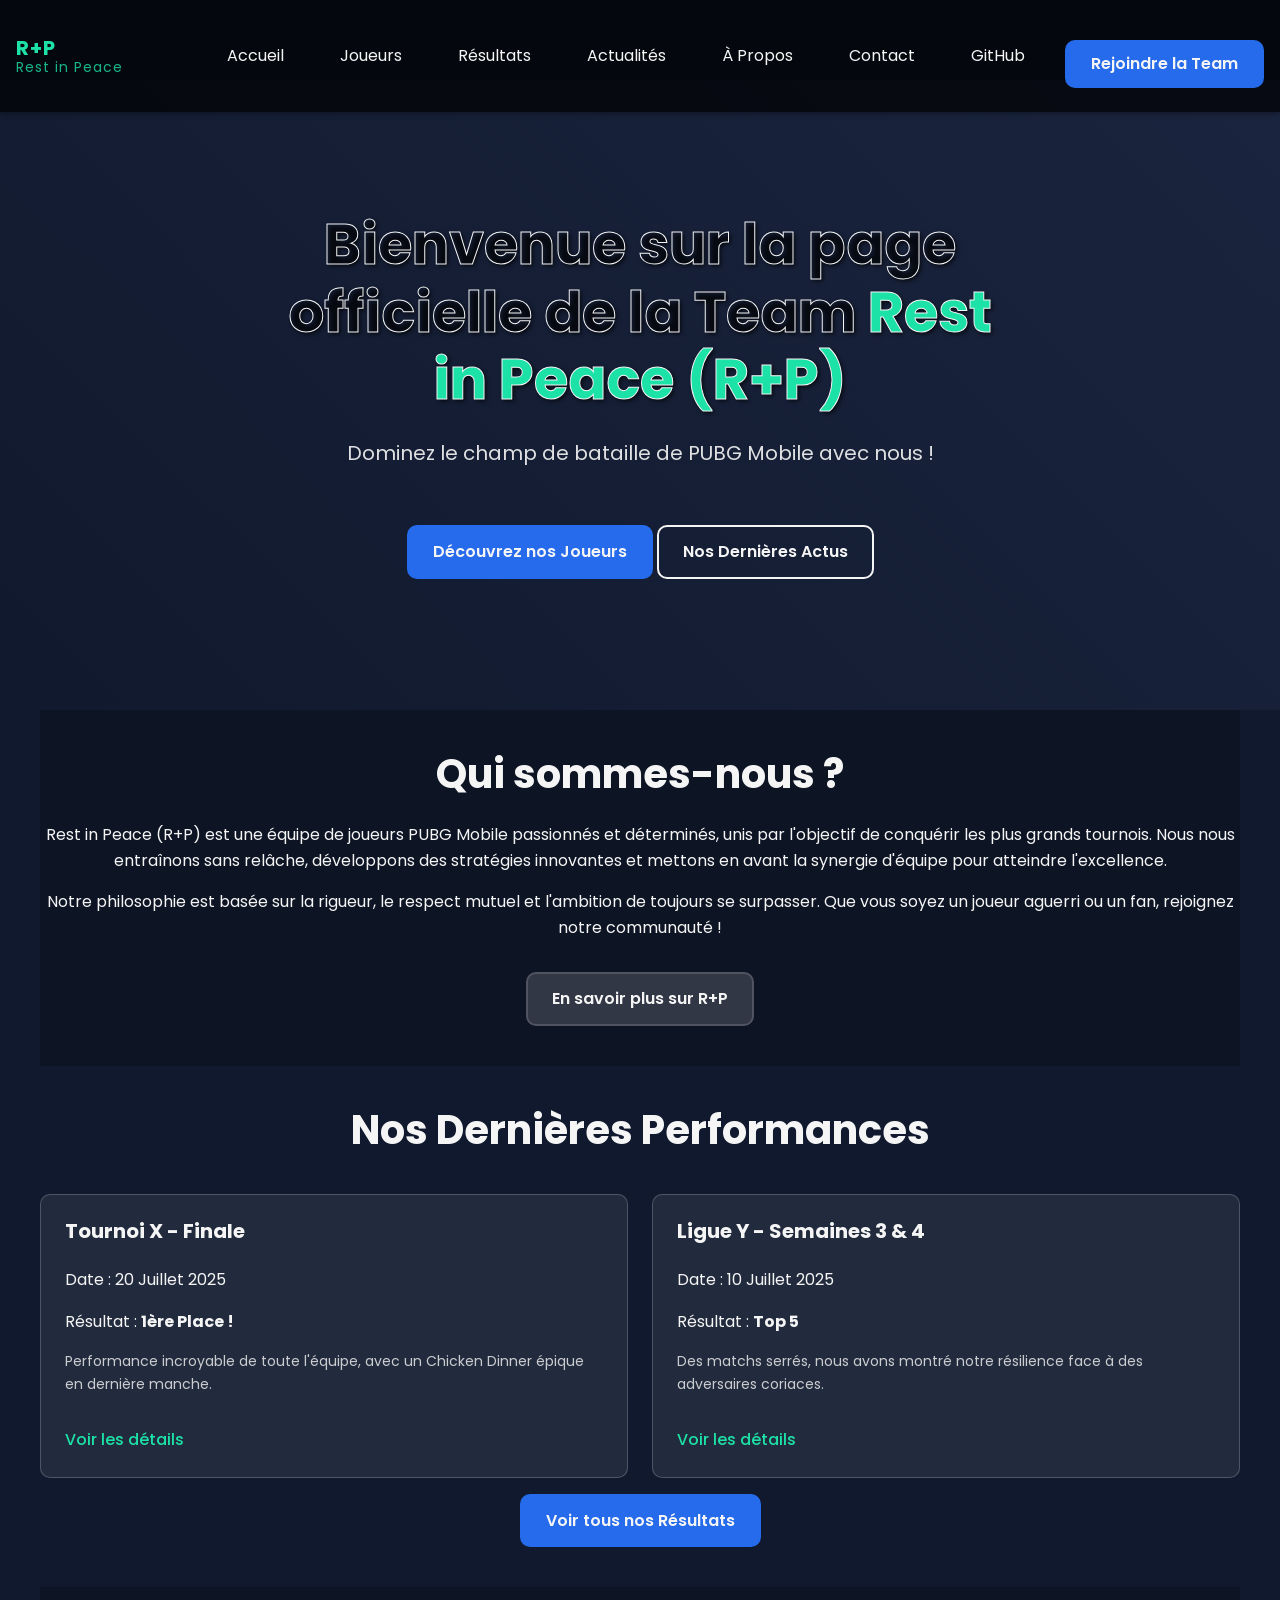
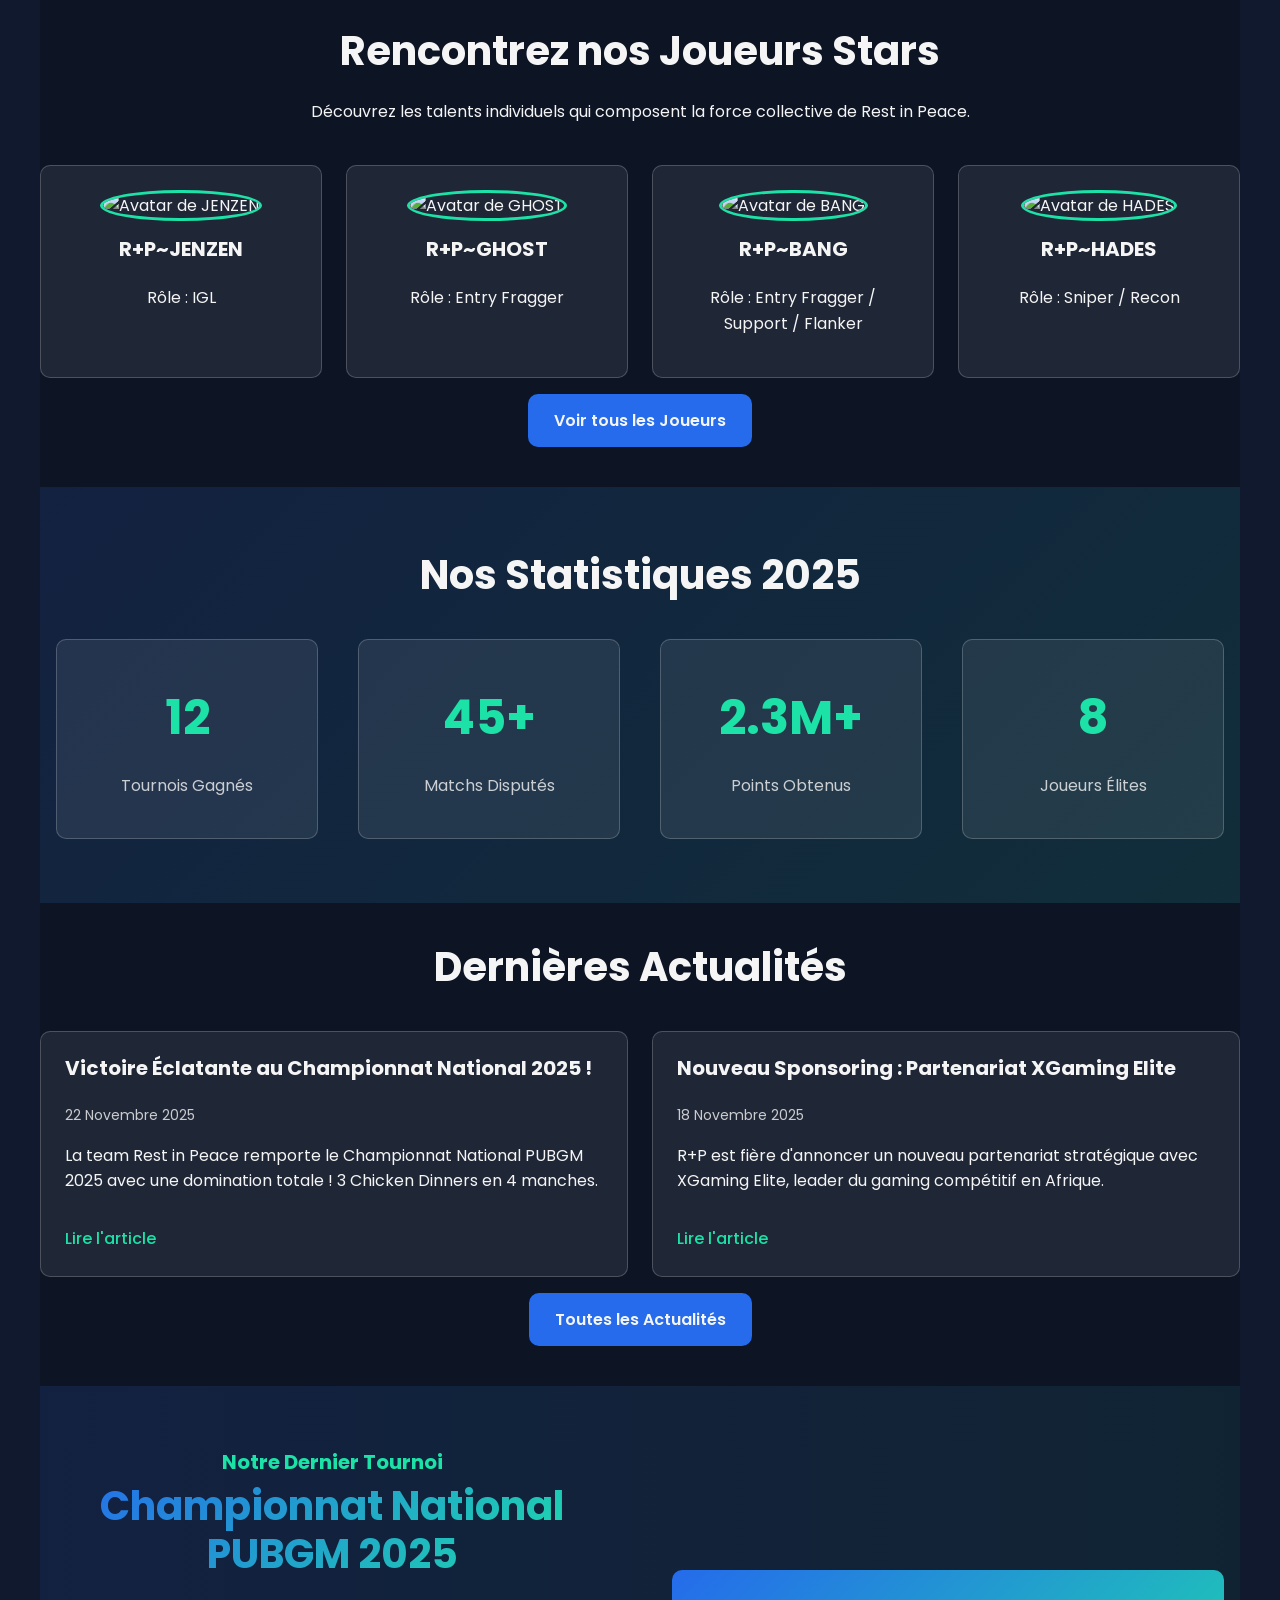
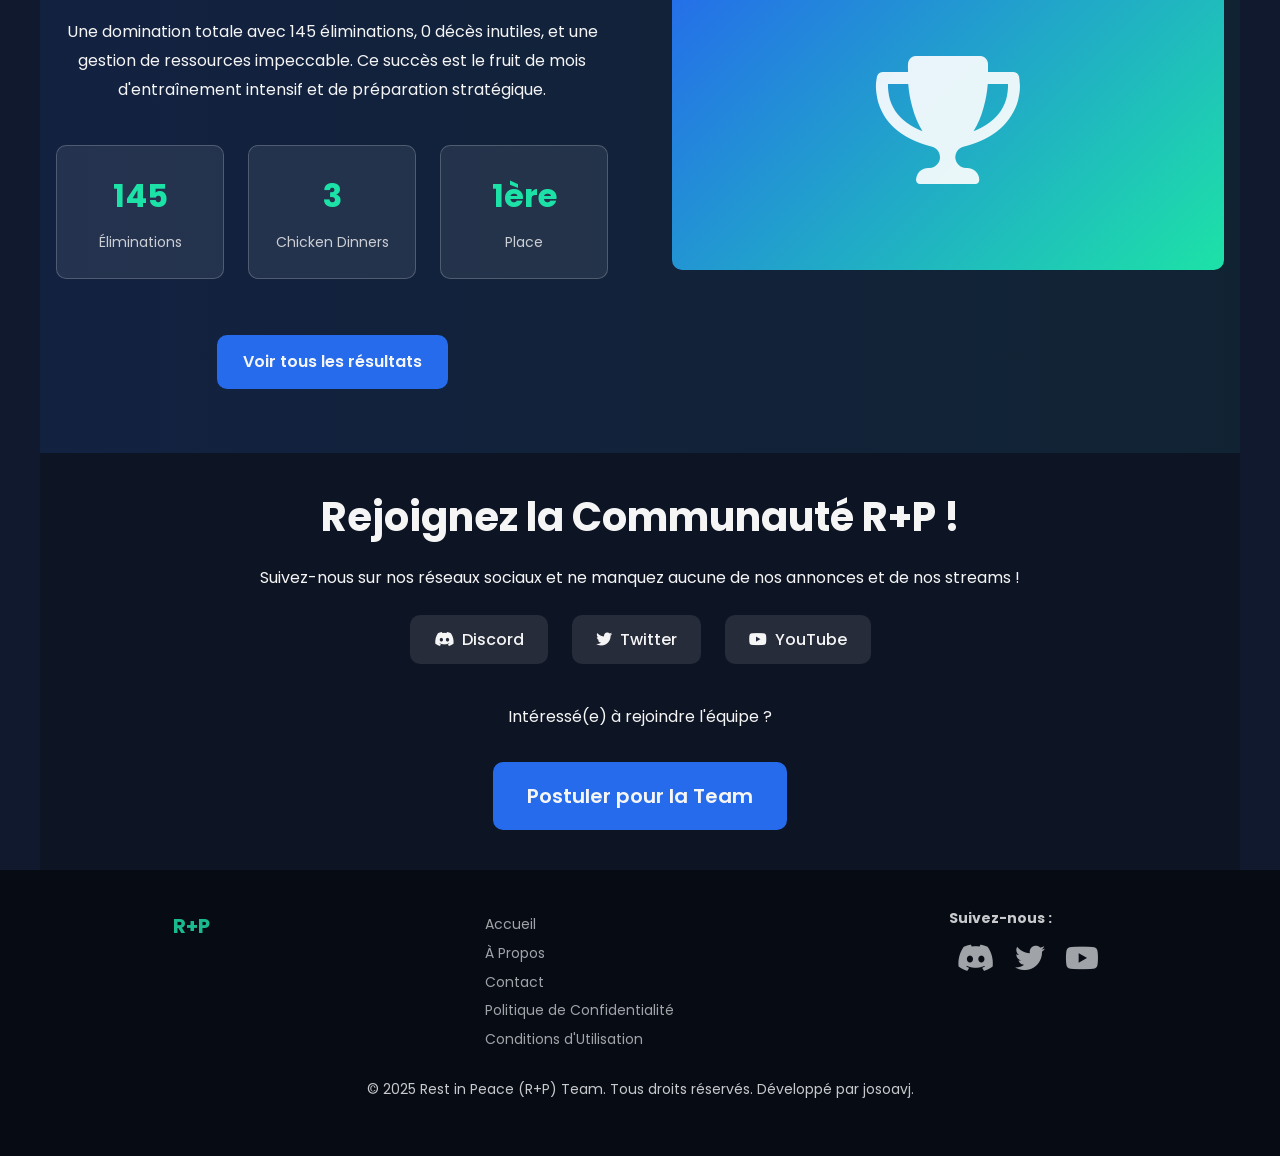
==== index.html @ 1d32dd5d "refactor: mettre à jour la page d'accueil" ====
<!DOCTYPE html>
<html lang="fr">
<head>
    <meta charset="UTF-8">
    <meta name="viewport" content="width=device-width, initial-scale=1.0">

    <meta name="description" content="Découvrez Rest in Peace (R+P), la team PUBG Mobile ultime ! Actualités, joueurs, performances et recrutement.">
    <meta name="keywords" content="Rest in Peace, R+P, PUBG Mobile, team, e-sport, gaming, joueurs, squad, compétition">
    <meta name="author" content="Votre Nom ou Nom de la Team">

    <meta property="og:title" content="Rest in Peace (R+P) - Team PUBG Mobile Officielle">
    <meta property="og:description" content="Découvrez notre équipe, nos joueurs et nos dernières victoires sur PUBG Mobile.">
    <meta property="og:image" content="URL_DE_VOTRE_IMAGE_DE_PREVIEW.jpg"> <meta property="og:url" content="URL_DE_VOTRE_SITE.com"> <meta property="og:type" content="website">

    <title>Rest in Peace (R+P) - Team PUBG Mobile</title>

    <link rel="icon" href="Icone/ARCN.ico" type="image/x-icon">
    <link rel="stylesheet" href="https://cdnjs.cloudflare.com/ajax/libs/font-awesome/6.0.0-beta3/css/all.min.css" integrity="sha512-Fo3rlrZj/k7ujTnHg4CGR2D7kSs0xXzdyD72S+j9cQvF3i1E0y3z+nQv/0hJ8W2fK3Jj8/r+s+hQ+j+D+g==" crossorigin="anonymous" referrerpolicy="no-referrer" />

    <link rel="stylesheet" href="CSS/index.css">
    <script src="JS/index.js" defer></script>
</head>
<body>
<header>
    <nav class="main-nav">
        <div class="logo">
            <a href="./index.html">R+P <span class="team-name-full">Rest in Peace</span></a>
        </div>
        
        <!-- Hamburger Menu Button -->
        <button class="hamburger-menu" id="hamburger-menu" aria-label="Menu de navigation" aria-expanded="false">
            <span class="hamburger-line line-1"></span>
            <span class="hamburger-line line-2"></span>
            <span class="hamburger-line line-3"></span>
        </button>

        <!-- Navigation Menu -->
        <ul class="nav-menu" id="nav-menu">
            <li><a href="./index.html" title="Accueil de la Team R+P">Accueil</a></li>
            <li><a href="./joueur.html" title="Nos joueurs">Joueurs</a></li>
            <li><a href="./results.html" title="Nos résultats et tournois">Résultats</a></li>
            <li><a href="./news.html" title="Dernières actualités de la team">Actualités</a></li>
            <li><a href="./about.html" title="En savoir plus sur la team">À Propos</a></li>
            <li><a href="./contact.html" title="Nous contacter">Contact</a></li>
            <li><a href="https://github.com/josoavj" target="_blank" rel="noopener noreferrer" title="Visitez mon compte GitHub">GitHub</a></li>
            <li><a href="./inscription.html" class="cta-button" title="Rejoindre la team ou postuler">Rejoindre la Team</a></li>
        </ul>
    </nav>
</header>

<main>
    <section class="hero-section">
        <div class="hero-content">
            <h1>Bienvenue sur la page officielle de la Team <span class="team-highlight">Rest in Peace (R+P)</span></h1>
            <p>Dominez le champ de bataille de PUBG Mobile avec nous !</p>
            <a href="./joueur.html" class="button-primary">Découvrez nos Joueurs</a>
            <a href="./news.html" class="button-secondary">Nos Dernières Actus</a>
        </div>
    </section>

    <section id="about-us" class="container">
        <h2>Qui sommes-nous ?</h2>
        <p>Rest in Peace (R+P) est une équipe de joueurs PUBG Mobile passionnés et déterminés, unis par l'objectif de conquérir les plus grands tournois. Nous nous entraînons sans relâche, développons des stratégies innovantes et mettons en avant la synergie d'équipe pour atteindre l'excellence.</p>
        <p>Notre philosophie est basée sur la rigueur, le respect mutuel et l'ambition de toujours se surpasser. Que vous soyez un joueur aguerri ou un fan, rejoignez notre communauté !</p>
        <a href="./about.html" class="button-tertiary">En savoir plus sur R+P</a>
    </section>

    <section id="latest-matches" class="container">
        <h2>Nos Dernières Performances</h2>
        <div class="match-grid">
            <article class="match-card">
                <h3>Tournoi X - Finale</h3>
                <p>Date : 20 Juillet 2025</p>
                <p>Résultat : <strong>1ère Place !</strong></p>
                <p class="match-description">Performance incroyable de toute l'équipe, avec un Chicken Dinner épique en dernière manche.</p>
                <a href="./results.html#tournament-x" class="link-more">Voir les détails</a>
            </article>
            <article class="match-card">
                <h3>Ligue Y - Semaines 3 & 4</h3>
                <p>Date : 10 Juillet 2025</p>
                <p>Résultat : <strong>Top 5</strong></p>
                <p class="match-description">Des matchs serrés, nous avons montré notre résilience face à des adversaires coriaces.</p>
                <a href="./results.html#league-y" class="link-more">Voir les détails</a>
            </article>
        </div>
        <a href="./results.html" class="button-primary">Voir tous nos Résultats</a>
    </section>

    <section id="meet-players" class="container">
        <h2>Rencontrez nos Joueurs Stars</h2>
        <p>Découvrez les talents individuels qui composent la force collective de Rest in Peace.</p>
        <div class="player-preview-grid">
            <article class="player-card">
                <img src="https://placehold.co/200x200/1DE2A7/FFFFFF?text=Player1" alt="Avatar de JENZEN">
                <h3>R+P~JENZEN</h3>
                <p>Rôle : IGL</p>
            </article>
            <article class="player-card">
                <img src="https://placehold.co/200x200/1DE2A7/FFFFFF?text=Player2" alt="Avatar de GHOST">
                <h3>R+P~GHOST</h3>
                <p>Rôle : Entry Fragger</p>
            </article>

            <article class="player-card">
                <img src="https://placehold.co/200x200/1DE2A7/FFFFFF?text=Player3" alt="Avatar de BANG">
                <h3>R+P~BANG</h3>
                <p>Rôle : Entry Fragger / Support / Flanker</p>
            </article>

            <article class="player-card">
                <img src="https://placehold.co/200x200/1DE2A7/FFFFFF?text=Player4" alt="Avatar de HADES">
                <h3>R+P~HADES</h3>
                <p>Rôle : Sniper / Recon</p>
            </article>
        </div>
        <a href="./joueur.html" class="button-primary">Voir tous les Joueurs</a>
    </section>

    <section id="stats-showcase" class="container stats-section">
        <h2>Nos Statistiques 2025</h2>
        <div class="stats-grid">
            <div class="stat-card">
                <div class="stat-number">12</div>
                <div class="stat-label">Tournois Gagnés</div>
            </div>
            <div class="stat-card">
                <div class="stat-number">45+</div>
                <div class="stat-label">Matchs Disputés</div>
            </div>
            <div class="stat-card">
                <div class="stat-number">2.3M+</div>
                <div class="stat-label">Points Obtenus</div>
            </div>
            <div class="stat-card">
                <div class="stat-number">8</div>
                <div class="stat-label">Joueurs Élites</div>
            </div>
        </div>
    </section>

    <section id="recent-news" class="container">
        <h2>Dernières Actualités</h2>
        <div class="news-grid">
            <article class="news-card">
                <h3>Victoire Éclatante au Championnat National 2025 !</h3>
                <p class="news-date">22 Novembre 2025</p>
                <p>La team Rest in Peace remporte le Championnat National PUBGM 2025 avec une domination totale ! 3 Chicken Dinners en 4 manches.</p>
                <a href="./news.html" class="link-more">Lire l'article</a>
            </article>
            <article class="news-card">
                <h3>Nouveau Sponsoring : Partenariat XGaming Elite</h3>
                <p class="news-date">18 Novembre 2025</p>
                <p>R+P est fière d'annoncer un nouveau partenariat stratégique avec XGaming Elite, leader du gaming compétitif en Afrique.</p>
                <a href="./news.html" class="link-more">Lire l'article</a>
            </article>
        </div>
        <a href="./news.html" class="button-primary">Toutes les Actualités</a>
    </section>

    <section id="featured-highlight" class="container featured-section">
        <div class="featured-content">
            <div class="featured-text">
                <h2>Notre Dernier Tournoi</h2>
                <h3 class="featured-title">Championnat National PUBGM 2025</h3>
                <p class="featured-description">Une domination totale avec 145 éliminations, 0 décès inutiles, et une gestion de ressources impeccable. Ce succès est le fruit de mois d'entraînement intensif et de préparation stratégique.</p>
                <div class="featured-stats">
                    <div>
                        <strong>145</strong>
                        <span>Éliminations</span>
                    </div>
                    <div>
                        <strong>3</strong>
                        <span>Chicken Dinners</span>
                    </div>
                    <div>
                        <strong>1ère</strong>
                        <span>Place</span>
                    </div>
                </div>
                <a href="./results.html" class="button-primary">Voir tous les résultats</a>
            </div>
            <div class="featured-image">
                <i class="fas fa-trophy"></i>
            </div>
        </div>
    </section>

    <section id="call-to-action" class="container text-center">
        <h2>Rejoignez la Communauté R+P !</h2>
        <p>Suivez-nous sur nos réseaux sociaux et ne manquez aucune de nos annonces et de nos streams !</p>
        <div class="social-links">
            <a href="URL_DISCORD" target="_blank" rel="noopener noreferrer" title="Rejoignez-nous sur Discord"><i class="fab fa-discord"></i> Discord</a>
            <a href="URL_TWITTER" target="_blank" rel="noopener noreferrer" title="Suivez-nous sur Twitter"><i class="fab fa-twitter"></i> Twitter</a>
            <a href="URL_YOUTUBE" target="_blank" rel="noopener noreferrer" title="Nos vidéos sur YouTube"><i class="fab fa-youtube"></i> YouTube</a>
        </div>
        <p>Intéressé(e) à rejoindre l'équipe ?</p>
        <a href="./inscription.html" class="button-primary large-button">Postuler pour la Team</a>
    </section>

</main>

<footer>
    <div class="footer-content">
        <div class="footer-logo">
            <p>R+P</p>
        </div>
        <div class="footer-links">
            <ul>
                <li><a href="./index.html">Accueil</a></li>
                <li><a href="./about.html">À Propos</a></li>
                <li><a href="./contact.html">Contact</a></li>
                <li><a href="./privacy-policy.html">Politique de Confidentialité</a></li>
                <li><a href="./terms-of-service.html">Conditions d'Utilisation</a></li>
            </ul>
        </div>
        <div class="footer-social">
            <h4>Suivez-nous :</h4>
            <a href="URL_DISCORD" target="_blank" rel="noopener noreferrer" title="Rejoignez-nous sur Discord"><i class="fab fa-discord"></i></a>
            <a href="URL_TWITTER" target="_blank" rel="noopener noreferrer" title="Suivez-nous sur Twitter"><i class="fab fa-twitter"></i></a>
            <a href="URL_YOUTUBE" target="_blank" rel="noopener noreferrer" title="Nos vidéos sur YouTube"><i class="fab fa-youtube"></i></a>
        </div>
    </div>
    <div class="copyright">
        <p>&copy; 2025 Rest in Peace (R+P) Team. Tous droits réservés. Développé par josoavj.</p>
    </div>
</footer>
<button id="scroll-to-top" title="Retour en haut">
    <i class="fas fa-arrow-up"></i> </button>

</body>
</html>
---- CSS/index.css ----
/* --- 1. Importation de la police Google Fonts --- */
@import url('https://fonts.googleapis.com/css2?family=Poppins:wght@300;400;500;600;700;800;900&display=swap');

/* --- 2. Variables CSS (Couleurs, espacement et tailles) --- */
:root {
    --primary-color: #256beb; /* Bleu principal (plus lumineux) */
    --secondary-color: #1de2a7; /* Vert/Cyan pour les interactions (hover, focus) */
    --text-light: #f5f5f5; /* Texte clair, presque blanc */
    --text-dark: #121212; /* Texte foncé pour les champs d'entrée, etc. */
    --background-dark: #10192d; /* Fond bleu nuit */
    --card-background: rgba(255, 255, 255, 0.08); /* Fond pour les cartes (joueurs, actualités) */
    --border-color: rgba(255, 255, 255, 0.2); /* Couleur de bordure subtile */
    --button-tertiary: rgba(255, 255, 255, 0.15); /* Couleur pour le nouveau bouton */

    --spacing-xs: 0.5rem;
    --spacing-sm: 1rem;
    --spacing-md: 1.5rem;
    --spacing-lg: 2.5rem;
    --spacing-xl: 4rem;

    --font-size-base: 1rem;
    --font-size-sm: 0.875rem;
    --font-size-lg: 1.25rem;
    --font-size-xl: 2rem;
    --font-size-h1: clamp(2.5rem, 6vw, 3.5rem); /* Taille de police responsive pour H1 */
    --font-size-h2: clamp(2rem, 4vw, 2.5rem); /* Taille de police responsive pour H2 */

    --nav-height: 80px; /* Hauteur de la barre de navigation */
    --nav-height-scrolled: 60px; /* Hauteur de la barre de navigation au défilement */
    --border-radius: 10px;
    --transition-speed: 0.3s;
}

/* --- 3. Réinitialisation CSS (Reset/Normalize) --- */
*, *::before, *::after {
    box-sizing: border-box;
    margin: 0;
    padding: 0;
}

/* Style de sélection de texte */
::selection {
    background-color: var(--secondary-color);
    color: var(--text-dark);
}

body {
    font-family: 'Poppins', sans-serif;
    line-height: 1.6;
    color: var(--text-light);
    background-color: var(--background-dark); /* Fond bleu nuit statique */
    overflow-x: hidden; /* Empêche le défilement horizontal */
    padding-top: var(--nav-height); /* Pousse le contenu sous le header fixe */
}

/* --- 4. Styles Généraux des Liens et Textes --- */
a {
    color: var(--primary-color);
    text-decoration: none;
    transition: color var(--transition-speed) ease;
}

a:hover {
    color: var(--secondary-color);
}

h1, h2, h3, h4, h5, h6 {
    margin-bottom: var(--spacing-md);
    color: var(--text-light);
    line-height: 1.2;
}
h1 { font-size: var(--font-size-h1); }
h2 { font-size: var(--font-size-h2); }
h3 { font-size: var(--font-size-lg); }

p {
    margin-bottom: var(--spacing-sm);
    color: var(--text-light); /* Texte principal toujours visible */
}

/* --- 5. Styles des Conteneurs (pour centrer le contenu) --- */
.container {
    max-width: 1200px;
    margin: 0 auto;
    padding: var(--spacing-xl) var(--spacing-sm);
}

/* --- 6. Header (En-tête du site) --- */
header {
    background-color: rgba(0, 0, 0, 0.7);
    padding: var(--spacing-sm) 0;
    position: fixed; /* Rend le header fixe */
    top: 0;
    left: 0;
    width: 100%;
    z-index: 2000; /* Assure qu'il est au-dessus */
    box-shadow: 0 2px 5px rgba(0, 0, 0, 0.3);
    transition: all var(--transition-speed) ease-in-out;
}

/* --- 7. Navigation Principale (`.main-nav`) --- */
.main-nav {
    display: flex;
    justify-content: space-between;
    align-items: center;
    padding: 0 var(--spacing-sm);
    max-width: 1400px;
    margin: 0 auto;
    width: 100%;
    height: var(--nav-height);
    transition: all var(--transition-speed) ease-in-out;
}

.main-nav .logo {
    flex-shrink: 0;
    z-index: 10;
}

.main-nav .logo a {
    font-size: var(--font-size-lg);
    font-weight: 700;
    color: var(--secondary-color);
    letter-spacing: 1px;
    display: flex;
    flex-direction: column;
    justify-content: center;
    line-height: 1;
    transition: all var(--transition-speed) ease-in-out;
    white-space: nowrap;
}

.main-nav .logo .team-name-full {
    font-size: var(--font-size-sm);
    font-weight: 400;
    opacity: 0.8;
    margin-top: 2px;
    display: block;
    text-align: left;
    transition: all var(--transition-speed) ease-in-out;
}

/* Hamburger Menu Button */
.hamburger-menu {
    display: none;
    flex-direction: column;
    justify-content: space-between;
    width: 30px;
    height: 24px;
    background: none;
    border: none;
    cursor: pointer;
    z-index: 2001;
    transition: all var(--transition-speed) ease-in-out;
    padding: 0;
}

.hamburger-line {
    width: 100%;
    height: 3px;
    background-color: var(--secondary-color);
    border-radius: 2px;
    transition: all var(--transition-speed) ease-in-out;
    transform-origin: center;
}

.hamburger-menu.open .line-1 {
    transform: rotate(45deg) translate(11px, 11px);
}

.hamburger-menu.open .line-2 {
    opacity: 0;
    transform: translateX(-10px);
}

.hamburger-menu.open .line-3 {
    transform: rotate(-45deg) translate(11px, -11px);
}

/* Navigation Menu */
.nav-menu {
    list-style: none;
    display: flex;
    gap: var(--spacing-md);
    align-items: center;
    justify-content: flex-start;
    flex-wrap: nowrap;
    margin: 0;
    padding: 0;
    transition: all var(--transition-speed) ease-in-out;
}

.nav-menu li {
    display: flex;
    align-items: center;
    justify-content: center;
    white-space: nowrap;
    height: 100%;
}

.nav-menu li a {
    font-size: var(--font-size-base);
    color: var(--text-light);
    padding: 0.6rem 1rem;
    border-radius: var(--border-radius);
    transition: background-color var(--transition-speed) ease, color var(--transition-speed) ease;
    display: flex;
    align-items: center;
    justify-content: center;
    white-space: nowrap;
    height: 100%;
}

.nav-menu li a:hover,
.nav-menu li a.active {
    color: var(--background-dark);
    background-color: var(--secondary-color);
    font-weight: 600;
    text-decoration: none;
}

/* Alignement du bouton CTA dans la navbar */
.nav-menu li:last-child {
    margin-left: auto;
}

.nav-menu li a.cta-button {
    padding: 0.6rem 1.5rem;
    background-color: var(--primary-color);
    color: var(--text-light) !important;
    border: 2px solid var(--primary-color);
}

.nav-menu li a.cta-button:hover {
    background-color: var(--secondary-color);
    border-color: var(--secondary-color);
    color: var(--text-dark) !important;
}

/* --- 8. Boutons d'Appel à l'Action (CTA) --- */
.cta-button, .button-primary, .button-secondary, .button-tertiary {
    padding: 0.75rem 1.5rem;
    border-radius: var(--border-radius);
    font-weight: 600;
    transition: all var(--transition-speed) ease;
    border: 2px solid transparent; /* Bordure par défaut transparente */
    text-decoration: none;
    display: inline-block;
    margin-top: var(--spacing-sm);
}

.cta-button, .button-primary {
    background-color: var(--primary-color);
    color: var(--text-light) !important;
    border-color: var(--primary-color);
}
.cta-button:hover, .button-primary:hover {
    background-color: var(--secondary-color);
    border-color: var(--secondary-color);
    color: var(--text-dark) !important;
    transform: translateY(-2px);
    text-decoration: none;
}

.button-secondary {
    background-color: transparent;
    color: var(--text-light);
    border-color: var(--text-light);
}
.button-secondary:hover {
    background-color: var(--text-light);
    color: var(--text-dark);
    transform: translateY(-2px);
}

.button-tertiary {
    background-color: var(--button-tertiary);
    color: var(--text-light) !important;
    border-color: var(--button-tertiary);
}
.button-tertiary:hover {
    background-color: var(--secondary-color);
    border-color: var(--secondary-color);
    color: var(--text-dark) !important;
    transform: translateY(-2px);
}

.large-button {
    font-size: var(--font-size-lg);
    padding: 1rem 2rem;
}


/* --- 9. Section Héro (Bannière Principale) --- */
.hero-section {
    position: relative;
    height: 70vh;
    min-height: 500px;
    display: flex;
    align-items: center;
    justify-content: center;
    text-align: center;
    background: linear-gradient(45deg, #10192d, #1a243e); /* Modification ici */
}

.hero-content {
    max-width: 800px;
    padding: var(--spacing-sm);
}

.hero-content h1 {
    font-size: var(--font-size-h1);
    margin-bottom: var(--spacing-md);
    text-shadow: 2px 2px 4px rgba(0, 0, 0, 0.7);
    color: transparent;
    -webkit-text-stroke: 1px var(--text-light);
}

.hero-content .team-highlight {
    color: var(--secondary-color);
    -webkit-text-stroke: none;
}

.hero-content p {
    font-size: var(--font-size-lg);
    margin-bottom: var(--spacing-lg);
    opacity: 0.9;
}


/* --- 10. Styles pour les sections principales de `main` --- */
main section {
    padding: var(--spacing-xl) 0;
    text-align: center;
}
main section#about-us,
main section#latest-matches,
main section#meet-players,
main section#recent-news,
main section#call-to-action {
    padding: var(--spacing-lg) 0; /* Un peu moins de padding que la section générique */
}
main section:nth-of-type(even) {
    background-color: rgba(0, 0, 0, 0.2);
}

/* --- 11. Styles spécifiques aux grilles (Matchs, Joueurs, Actualités) --- */
.match-grid,
.player-preview-grid,
.news-grid {
    display: grid;
    grid-template-columns: repeat(auto-fit, minmax(280px, 1fr));
    gap: var(--spacing-md);
    margin-top: var(--spacing-lg);
}

/* Stats Section */
.stats-section {
    padding: var(--spacing-xl) var(--spacing-sm);
    background: linear-gradient(135deg, rgba(37, 107, 235, 0.1), rgba(29, 226, 167, 0.1));
}

.stats-grid {
    display: grid;
    grid-template-columns: repeat(auto-fit, minmax(150px, 1fr));
    gap: var(--spacing-lg);
    margin-top: var(--spacing-lg);
}

.stat-card {
    background-color: var(--card-background);
    padding: var(--spacing-lg);
    border-radius: var(--border-radius);
    border: 1px solid var(--border-color);
    text-align: center;
    transition: transform var(--transition-speed) ease;
}

.stat-card:hover {
    transform: scale(1.05);
}

.stat-number {
    font-size: 3rem;
    font-weight: 700;
    color: var(--secondary-color);
    margin-bottom: var(--spacing-sm);
}

.stat-label {
    font-size: var(--font-size-base);
    opacity: 0.8;
}

/* Featured Section */
.featured-section {
    padding: var(--spacing-xl) var(--spacing-sm);
    background: linear-gradient(90deg, rgba(37, 107, 235, 0.1) 0%, rgba(29, 226, 167, 0.05) 100%);
}

.featured-content {
    display: grid;
    grid-template-columns: 1fr 1fr;
    gap: var(--spacing-xl);
    align-items: center;
}

.featured-text h2 {
    color: var(--secondary-color);
    font-size: var(--font-size-lg);
    margin-bottom: 0.5rem;
}

.featured-title {
    font-size: var(--font-size-h2);
    margin-bottom: var(--spacing-lg);
    background: linear-gradient(135deg, var(--primary-color), var(--secondary-color));
    -webkit-background-clip: text;
    -webkit-text-fill-color: transparent;
    background-clip: text;
}

.featured-description {
    font-size: var(--font-size-base);
    line-height: 1.8;
    margin-bottom: var(--spacing-lg);
}

.featured-stats {
    display: grid;
    grid-template-columns: repeat(3, 1fr);
    gap: var(--spacing-md);
    margin-bottom: var(--spacing-lg);
}

.featured-stats div {
    background-color: var(--card-background);
    padding: var(--spacing-md);
    border-radius: var(--border-radius);
    border: 1px solid var(--border-color);
    text-align: center;
}

.featured-stats strong {
    display: block;
    font-size: 2rem;
    color: var(--secondary-color);
    margin-bottom: 0.5rem;
}

.featured-stats span {
    font-size: var(--font-size-sm);
    opacity: 0.8;
}

.featured-image {
    display: flex;
    align-items: center;
    justify-content: center;
    background: linear-gradient(135deg, var(--primary-color), var(--secondary-color));
    border-radius: var(--border-radius);
    padding: var(--spacing-xl);
    min-height: 300px;
}

.featured-image i {
    font-size: 8rem;
    color: white;
    opacity: 0.9;
}

.match-card,
.player-card,
.news-card {
    background-color: var(--card-background);
    padding: var(--spacing-md);
    border-radius: var(--border-radius);
    text-align: left;
    transition: transform var(--transition-speed) ease, box-shadow var(--transition-speed) ease;
    border: 1px solid var(--border-color);
}

.match-card:hover,
.player-card:hover,
.news-card:hover {
    transform: translateY(-5px);
    box-shadow: 0 10px 20px rgba(0, 0, 0, 0.3);
}

.player-card {
    text-align: center;
}

.player-card img {
    width: 150px;
    height: 150px;
    border-radius: 50%;
    object-fit: cover;
    margin-bottom: var(--spacing-sm);
    border: 3px solid var(--secondary-color);
}

.match-description, .news-date {
    font-size: var(--font-size-sm);
    color: var(--text-light); /* Visibilité améliorée */
    opacity: 0.8; /* Légèrement moins opaque */
    margin-bottom: var(--spacing-sm);
}

.news-card .news-date {
    display: block;
}

.link-more {
    display: inline-block;
    margin-top: var(--spacing-sm);
    color: var(--secondary-color);
    font-weight: 500;
}
.link-more:hover {
    color: var(--primary-color);
}

/* --- 12. Section d'Appel à l'action et Liens Sociaux --- */
.social-links {
    margin-top: var(--spacing-md);
    margin-bottom: var(--spacing-lg);
    display: flex;
    justify-content: center;
    gap: var(--spacing-md);
}

.social-links a {
    display: inline-flex;
    align-items: center;
    background-color: rgba(255, 255, 255, 0.1);
    color: var(--text-light);
    padding: 0.75rem 1.5rem;
    border-radius: var(--border-radius);
    font-weight: 500;
    transition: background-color var(--transition-speed) ease, transform 0.2s ease;
}

.social-links a:hover {
    background-color: var(--primary-color);
    transform: translateY(-2px);
    text-decoration: none;
}

.social-links a i {
    margin-right: 0.5rem;
}

/* --- 13. Footer (Pied de page) --- */
footer {
    background-color: rgba(0, 0, 0, 0.7);
    color: var(--text-light); /* Amélioration de la visibilité */
    opacity: 0.8;
    padding: var(--spacing-lg) 0;
    font-size: var(--font-size-sm);
    text-align: center;
}

.footer-content {
    display: flex;
    flex-wrap: wrap;
    justify-content: space-around;
    align-items: flex-start;
    max-width: 1200px;
    margin: 0 auto;
    padding: 0 var(--spacing-sm);
    gap: var(--spacing-lg);
}

.footer-logo {
    text-align: left;
}
.footer-logo p {
    font-size: var(--font-size-lg);
    font-weight: 700;
    color: var(--secondary-color);
    margin-bottom: var(--spacing-sm);
}

.footer-links {
    text-align: left;
}

.footer-links h4, .footer-social h4 {
    color: var(--text-light);
    margin-bottom: var(--spacing-sm);
}

.footer-links ul {
    list-style: none;
    margin-bottom: var(--spacing-md);
}

.footer-links ul li a {
    color: var(--text-light); /* Amélioration de la visibilité */
    opacity: 0.8;
    padding: 0.2rem 0;
    display: block;
}

.footer-links ul li a:hover {
    color: var(--secondary-color);
    opacity: 1;
}

.footer-social {
    text-align: left;
}

.footer-social a i {
    font-size: 30px;
    color: var(--text-light);
    opacity: 0.8;
    margin: 0 var(--spacing-xs);
    vertical-align: middle;
    transition: color 0.2s ease, transform 0.2s ease;
}

.footer-social a i:hover {
    color: var(--secondary-color);
    transform: scale(1.1);
    opacity: 1;
}

.footer-social a .fa-discord:hover { color: #5865F2; }
.footer-social a .fa-twitter:hover { color: #1DA1F2; }
.footer-social a .fa-youtube:hover { color: #FF0000; }

/* --- 14. Responsive Design (Media Queries) --- */
/* Le design est entièrement responsive et s'adapte à toutes les tailles d'écran */

/* Tablette et mobiles */
@media (max-width: 900px) {
    /* Afficher le hamburger menu */
    .hamburger-menu {
        display: flex;
    }

    /* Masquer le menu de navigation par défaut */
    .nav-menu {
        position: absolute;
        top: var(--nav-height);
        left: 0;
        right: 0;
        width: 100%;
        flex-direction: column;
        background-color: rgba(0, 0, 0, 0.95);
        max-height: 0;
        overflow: hidden;
        gap: 0;
        border-top: 2px solid var(--secondary-color);
        transition: max-height var(--transition-speed) ease-in-out;
    }

    /* Menu ouvert */
    .nav-menu.open {
        max-height: 500px;
        gap: var(--spacing-sm);
        padding: var(--spacing-md) 0;
    }

    .nav-menu li {
        width: 100%;
        justify-content: flex-start;
    }

    .nav-menu li a {
        width: 100%;
        padding: var(--spacing-sm) var(--spacing-md);
        border-radius: 0;
        margin: 0;
    }

    .nav-menu li a.cta-button {
        margin: var(--spacing-sm) var(--spacing-md);
        width: calc(100% - var(--spacing-lg));
        text-align: center;
    }

    .main-nav {
        height: var(--nav-height);
    }

    /* Logo responsive */
    .main-nav .logo a {
        font-size: 1.1rem;
    }

    .main-nav .logo .team-name-full {
        display: none;
    }
}

@media (max-width: 768px) {
    /* Navigation */
    .hamburger-menu {
        display: flex;
    }

    .nav-menu {
        max-height: 0;
    }

    .nav-menu.open {
        max-height: 450px;
    }

    /* Hero Section */
    .hero-content h1 {
        font-size: var(--font-size-h2);
    }
    .hero-content p {
        font-size: var(--font-size-base);
    }
    .button-primary, .button-secondary {
        margin-bottom: var(--spacing-sm);
    }

    /* Grilles responsive */
    .match-grid, .player-preview-grid, .news-grid {
        grid-template-columns: 1fr;
    }

    /* Featured Section Responsive */
    .featured-content {
        grid-template-columns: 1fr;
        gap: var(--spacing-lg);
    }

    .featured-image {
        min-height: 250px;
    }

    .featured-image i {
        font-size: 5rem;
    }

    .featured-stats {
        grid-template-columns: 1fr;
    }

    .stats-grid {
        grid-template-columns: repeat(2, 1fr);
    }

    /* Footer */
    footer {
        padding: var(--spacing-lg) var(--spacing-sm);
        opacity: 1;
    }
    
    .footer-content {
        flex-direction: column;
        align-items: center;
        text-align: center;
        gap: var(--spacing-md);
        padding: 0;
    }
    
    .footer-logo {
        text-align: center;
        padding-bottom: var(--spacing-md);
        border-bottom: 2px solid var(--border-color);
        width: 100%;
        margin: 0;
    }
    
    .footer-logo p {
        font-size: 1.5rem;
        background: linear-gradient(135deg, var(--secondary-color), var(--primary-color));
        -webkit-background-clip: text;
        -webkit-text-fill-color: transparent;
        background-clip: text;
        margin: 0;
    }
    
    .footer-links {
        text-align: center;
        width: 100%;
    }
    
    .footer-links h4 {
        margin-bottom: var(--spacing-md);
        margin-top: 0;
        color: var(--secondary-color);
        font-weight: 700;
        font-size: var(--font-size-base);
    }
    
    .footer-links ul {
        display: flex;
        flex-wrap: wrap;
        justify-content: center;
        gap: 0.5rem;
        margin: 0;
        padding: 0;
    }
    
    .footer-links ul li {
        flex: 0 1 calc(50% - 0.25rem);
    }
    
    .footer-links ul li a {
        display: block;
        padding: 0.6rem 0.8rem;
        background-color: rgba(37, 107, 235, 0.15);
        border-radius: 6px;
        border-left: 3px solid var(--primary-color);
        transition: all var(--transition-speed) ease;
        font-size: var(--font-size-sm);
        white-space: nowrap;
    }
    
    .footer-links ul li a:hover {
        background-color: rgba(37, 107, 235, 0.25);
        border-left-color: var(--secondary-color);
        transform: translateX(3px);
    }
    
    .footer-social {
        text-align: center;
        width: 100%;
        padding-top: var(--spacing-md);
        border-top: 2px solid var(--border-color);
    }
    
    .footer-social h4 {
        color: var(--secondary-color);
        font-weight: 700;
        margin-bottom: var(--spacing-md);
    }
    
    .footer-social a {
        display: inline-flex;
        align-items: center;
        justify-content: center;
        width: 50px;
        height: 50px;
        margin: 0 0.5rem;
        background: rgba(37, 107, 235, 0.15);
        border-radius: 50%;
        transition: all var(--transition-speed) ease;
    }
    
    .footer-social a:hover {
        transform: scale(1.15) rotate(5deg);
        background: rgba(29, 226, 167, 0.2);
    }
    .social-links {
        flex-direction: column;
        gap: var(--spacing-sm);
    }
}

@media (max-width: 480px) {
    :root {
        --nav-height: 70px;
    }

    /* Navigation */
    .main-nav .logo a {
        font-size: 1rem;
    }

    .nav-menu {
        top: var(--nav-height);
    }

    .nav-menu.open {
        max-height: 400px;
    }

    .nav-menu li a {
        padding: 0.75rem var(--spacing-md);
        font-size: var(--font-size-sm);
    }

    /* Hero */
    .hero-section {
        height: 50vh;
        min-height: 400px;
    }

    .hero-content h1 {
        font-size: var(--font-size-xl);
    }
    .hero-content p {
        font-size: var(--font-size-sm);
    }
    
    .hero-content .button-primary,
    .hero-content .button-secondary {
        display: block;
        margin: var(--spacing-xs) auto;
        width: 90%;
    }

    /* Grilles */
    .match-grid, .player-preview-grid, .news-grid {
        grid-template-columns: 1fr;
    }

    .stats-grid {
        grid-template-columns: 1fr;
    }

    .featured-text h2,
    .featured-title {
        font-size: var(--font-size-lg);
    }

    .featured-image {
        min-height: 200px;
    }

    .featured-image i {
        font-size: 3rem;
    }

    /* Padding global */
    .container {
        padding: var(--spacing-lg) var(--spacing-sm);
    }

    h2 {
        font-size: var(--font-size-lg);
    }
}

/* --- 15. Styles pour les animations JavaScript --- */

/* 1. Styles pour la barre de navigation rétrécie au défilement */
.main-nav.scrolled {
    padding: 0.5rem var(--spacing-sm);
    background-color: rgba(0, 0, 0, 0.95);
    box-shadow: 0 4px 10px rgba(0, 0, 0, 0.5);
    height: var(--nav-height-scrolled);
}

.main-nav.scrolled .logo a {
    font-size: var(--font-size-base);
}
.main-nav.scrolled .logo .team-name-full {
    font-size: var(--font-size-sm);
    margin-top: 0;
}
.main-nav.scrolled ul li a {
    padding: 0.3rem 0.8rem;
    font-size: var(--font-size-sm);
}
.main-nav.scrolled .cta-button {
    padding: 0.5rem 1rem;
    font-size: var(--font-size-sm);
}


/* 2. Styles pour le bouton "Retour en haut" */
#scroll-to-top {
    display: none;
    position: fixed;
    bottom: var(--spacing-lg);
    right: var(--spacing-lg);
    background-color: var(--primary-color);
    color: var(--text-light);
    border: none;
    border-radius: 50%;
    width: 50px;
    height: 50px;
    font-size: 1.5rem;
    line-height: 50px;
    text-align: center;
    cursor: pointer;
    box-shadow: 0 4px 8px rgba(0, 0, 0, 0.3);
    transition: background-color var(--transition-speed) ease, opacity var(--transition-speed) ease, transform var(--transition-speed) ease;
    z-index: 1000;
    opacity: 0;
}

#scroll-to-top:hover {
    background-color: var(--secondary-color);
    transform: translateY(-3px);
}
#scroll-to-top.show {
    display: block;
    opacity: 1;
}


/* 3. Styles pour les animations d'apparition des sections (Fade-in) */
.animated-section {
    opacity: 0;
    transform: translateY(20px);
    transition: opacity 0.8s ease-out, transform 0.8s ease-out;
}

.animated-section.is-visible {
    opacity: 1;
    transform: translateY(0);
}
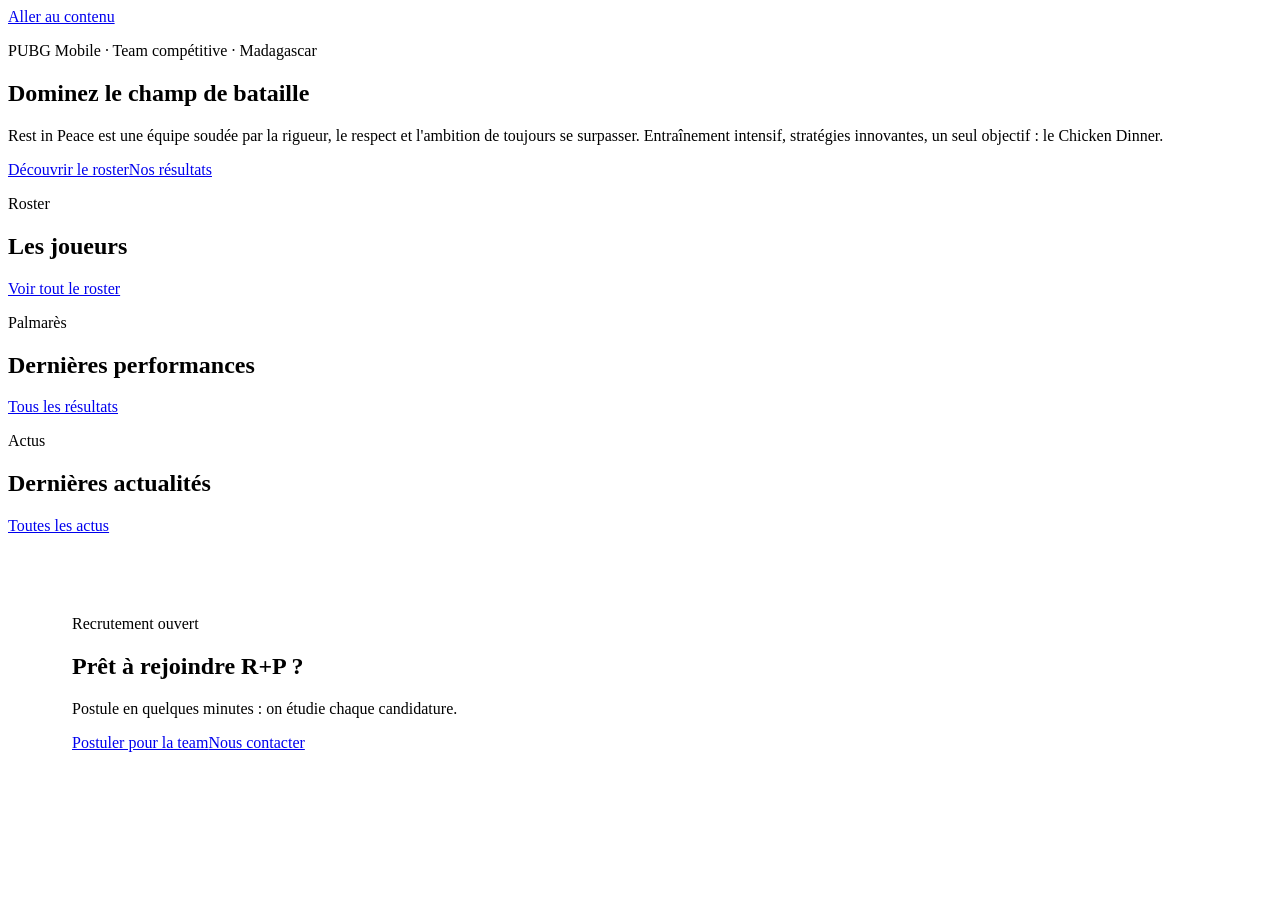
==== commit d3de1df5: "refactor(html): moderniser la page d'accueil avec le nouveau design system et le rendu dynamique" ====
--- a/index.html
+++ b/index.html
@@ -1,231 +1,28 @@
 <!DOCTYPE html>
 <html lang="fr">
 <head>
-    <meta charset="UTF-8">
-    <meta name="viewport" content="width=device-width, initial-scale=1.0">
-
-    <meta name="description" content="Découvrez Rest in Peace (R+P), la team PUBG Mobile ultime ! Actualités, joueurs, performances et recrutement.">
-    <meta name="keywords" content="Rest in Peace, R+P, PUBG Mobile, team, e-sport, gaming, joueurs, squad, compétition">
-    <meta name="author" content="Votre Nom ou Nom de la Team">
-
-    <meta property="og:title" content="Rest in Peace (R+P) - Team PUBG Mobile Officielle">
-    <meta property="og:description" content="Découvrez notre équipe, nos joueurs et nos dernières victoires sur PUBG Mobile.">
-    <meta property="og:image" content="URL_DE_VOTRE_IMAGE_DE_PREVIEW.jpg"> <meta property="og:url" content="URL_DE_VOTRE_SITE.com"> <meta property="og:type" content="website">
-
-    <title>Rest in Peace (R+P) - Team PUBG Mobile</title>
-
-    <link rel="icon" href="Icone/ARCN.ico" type="image/x-icon">
-    <link rel="stylesheet" href="https://cdnjs.cloudflare.com/ajax/libs/font-awesome/6.0.0-beta3/css/all.min.css" integrity="sha512-Fo3rlrZj/k7ujTnHg4CGR2D7kSs0xXzdyD72S+j9cQvF3i1E0y3z+nQv/0hJ8W2fK3Jj8/r+s+hQ+j+D+g==" crossorigin="anonymous" referrerpolicy="no-referrer" />
-
-    <link rel="stylesheet" href="CSS/index.css">
-    <script src="JS/index.js" defer></script>
+<meta charset="UTF-8">
+<meta name="viewport" content="width=device-width, initial-scale=1, viewport-fit=cover">
+<title>Accueil — R+P Rest in Peace</title>
+<meta name="description" content="Rest in Peace (R+P), team PUBG Mobile compétitive : roster, résultats, actualités et recrutement.">
+<meta name="theme-color" content="#06080d">
+<meta property="og:type" content="website">
+<meta property="og:title" content="Accueil — R+P Rest in Peace">
+<meta property="og:description" content="Rest in Peace (R+P), team PUBG Mobile compétitive : roster, résultats, actualités et recrutement.">
+<link rel="icon" href="assets/ARCN.ico">
+<link rel="preconnect" href="https://fonts.googleapis.com">
+<link rel="preconnect" href="https://fonts.gstatic.com" crossorigin>
+<link href="https://fonts.googleapis.com/css2?family=Inter:wght@400;500;600&family=Rajdhani:wght@600;700&display=swap" rel="stylesheet">
+<link rel="stylesheet" href="https://cdnjs.cloudflare.com/ajax/libs/font-awesome/6.5.1/css/all.min.css" crossorigin="anonymous" referrerpolicy="no-referrer">
+<link rel="stylesheet" href="css/style.css">
+<script src="js/main.js" defer></script>
 </head>
-<body>
-<header>
-    <nav class="main-nav">
-        <div class="logo">
-            <a href="./index.html">R+P <span class="team-name-full">Rest in Peace</span></a>
-        </div>
-        
-        <!-- Hamburger Menu Button -->
-        <button class="hamburger-menu" id="hamburger-menu" aria-label="Menu de navigation" aria-expanded="false">
-            <span class="hamburger-line line-1"></span>
-            <span class="hamburger-line line-2"></span>
-            <span class="hamburger-line line-3"></span>
-        </button>
-
-        <!-- Navigation Menu -->
-        <ul class="nav-menu" id="nav-menu">
-            <li><a href="./index.html" title="Accueil de la Team R+P">Accueil</a></li>
-            <li><a href="./joueur.html" title="Nos joueurs">Joueurs</a></li>
-            <li><a href="./results.html" title="Nos résultats et tournois">Résultats</a></li>
-            <li><a href="./news.html" title="Dernières actualités de la team">Actualités</a></li>
-            <li><a href="./about.html" title="En savoir plus sur la team">À Propos</a></li>
-            <li><a href="./contact.html" title="Nous contacter">Contact</a></li>
-            <li><a href="https://github.com/josoavj" target="_blank" rel="noopener noreferrer" title="Visitez mon compte GitHub">GitHub</a></li>
-            <li><a href="./inscription.html" class="cta-button" title="Rejoindre la team ou postuler">Rejoindre la Team</a></li>
-        </ul>
-    </nav>
-</header>
-
-<main>
-    <section class="hero-section">
-        <div class="hero-content">
-            <h1>Bienvenue sur la page officielle de la Team <span class="team-highlight">Rest in Peace (R+P)</span></h1>
-            <p>Dominez le champ de bataille de PUBG Mobile avec nous !</p>
-            <a href="./joueur.html" class="button-primary">Découvrez nos Joueurs</a>
-            <a href="./news.html" class="button-secondary">Nos Dernières Actus</a>
-        </div>
-    </section>
-
-    <section id="about-us" class="container">
-        <h2>Qui sommes-nous ?</h2>
-        <p>Rest in Peace (R+P) est une équipe de joueurs PUBG Mobile passionnés et déterminés, unis par l'objectif de conquérir les plus grands tournois. Nous nous entraînons sans relâche, développons des stratégies innovantes et mettons en avant la synergie d'équipe pour atteindre l'excellence.</p>
-        <p>Notre philosophie est basée sur la rigueur, le respect mutuel et l'ambition de toujours se surpasser. Que vous soyez un joueur aguerri ou un fan, rejoignez notre communauté !</p>
-        <a href="./about.html" class="button-tertiary">En savoir plus sur R+P</a>
-    </section>
-
-    <section id="latest-matches" class="container">
-        <h2>Nos Dernières Performances</h2>
-        <div class="match-grid">
-            <article class="match-card">
-                <h3>Tournoi X - Finale</h3>
-                <p>Date : 20 Juillet 2025</p>
-                <p>Résultat : <strong>1ère Place !</strong></p>
-                <p class="match-description">Performance incroyable de toute l'équipe, avec un Chicken Dinner épique en dernière manche.</p>
-                <a href="./results.html#tournament-x" class="link-more">Voir les détails</a>
-            </article>
-            <article class="match-card">
-                <h3>Ligue Y - Semaines 3 & 4</h3>
-                <p>Date : 10 Juillet 2025</p>
-                <p>Résultat : <strong>Top 5</strong></p>
-                <p class="match-description">Des matchs serrés, nous avons montré notre résilience face à des adversaires coriaces.</p>
-                <a href="./results.html#league-y" class="link-more">Voir les détails</a>
-            </article>
-        </div>
-        <a href="./results.html" class="button-primary">Voir tous nos Résultats</a>
-    </section>
-
-    <section id="meet-players" class="container">
-        <h2>Rencontrez nos Joueurs Stars</h2>
-        <p>Découvrez les talents individuels qui composent la force collective de Rest in Peace.</p>
-        <div class="player-preview-grid">
-            <article class="player-card">
-                <img src="https://placehold.co/200x200/1DE2A7/FFFFFF?text=Player1" alt="Avatar de JENZEN">
-                <h3>R+P~JENZEN</h3>
-                <p>Rôle : IGL</p>
-            </article>
-            <article class="player-card">
-                <img src="https://placehold.co/200x200/1DE2A7/FFFFFF?text=Player2" alt="Avatar de GHOST">
-                <h3>R+P~GHOST</h3>
-                <p>Rôle : Entry Fragger</p>
-            </article>
-
-            <article class="player-card">
-                <img src="https://placehold.co/200x200/1DE2A7/FFFFFF?text=Player3" alt="Avatar de BANG">
-                <h3>R+P~BANG</h3>
-                <p>Rôle : Entry Fragger / Support / Flanker</p>
-            </article>
-
-            <article class="player-card">
-                <img src="https://placehold.co/200x200/1DE2A7/FFFFFF?text=Player4" alt="Avatar de HADES">
-                <h3>R+P~HADES</h3>
-                <p>Rôle : Sniper / Recon</p>
-            </article>
-        </div>
-        <a href="./joueur.html" class="button-primary">Voir tous les Joueurs</a>
-    </section>
-
-    <section id="stats-showcase" class="container stats-section">
-        <h2>Nos Statistiques 2025</h2>
-        <div class="stats-grid">
-            <div class="stat-card">
-                <div class="stat-number">12</div>
-                <div class="stat-label">Tournois Gagnés</div>
-            </div>
-            <div class="stat-card">
-                <div class="stat-number">45+</div>
-                <div class="stat-label">Matchs Disputés</div>
-            </div>
-            <div class="stat-card">
-                <div class="stat-number">2.3M+</div>
-                <div class="stat-label">Points Obtenus</div>
-            </div>
-            <div class="stat-card">
-                <div class="stat-number">8</div>
-                <div class="stat-label">Joueurs Élites</div>
-            </div>
-        </div>
-    </section>
-
-    <section id="recent-news" class="container">
-        <h2>Dernières Actualités</h2>
-        <div class="news-grid">
-            <article class="news-card">
-                <h3>Victoire Éclatante au Championnat National 2025 !</h3>
-                <p class="news-date">22 Novembre 2025</p>
-                <p>La team Rest in Peace remporte le Championnat National PUBGM 2025 avec une domination totale ! 3 Chicken Dinners en 4 manches.</p>
-                <a href="./news.html" class="link-more">Lire l'article</a>
-            </article>
-            <article class="news-card">
-                <h3>Nouveau Sponsoring : Partenariat XGaming Elite</h3>
-                <p class="news-date">18 Novembre 2025</p>
-                <p>R+P est fière d'annoncer un nouveau partenariat stratégique avec XGaming Elite, leader du gaming compétitif en Afrique.</p>
-                <a href="./news.html" class="link-more">Lire l'article</a>
-            </article>
-        </div>
-        <a href="./news.html" class="button-primary">Toutes les Actualités</a>
-    </section>
-
-    <section id="featured-highlight" class="container featured-section">
-        <div class="featured-content">
-            <div class="featured-text">
-                <h2>Notre Dernier Tournoi</h2>
-                <h3 class="featured-title">Championnat National PUBGM 2025</h3>
-                <p class="featured-description">Une domination totale avec 145 éliminations, 0 décès inutiles, et une gestion de ressources impeccable. Ce succès est le fruit de mois d'entraînement intensif et de préparation stratégique.</p>
-                <div class="featured-stats">
-                    <div>
-                        <strong>145</strong>
-                        <span>Éliminations</span>
-                    </div>
-                    <div>
-                        <strong>3</strong>
-                        <span>Chicken Dinners</span>
-                    </div>
-                    <div>
-                        <strong>1ère</strong>
-                        <span>Place</span>
-                    </div>
-                </div>
-                <a href="./results.html" class="button-primary">Voir tous les résultats</a>
-            </div>
-            <div class="featured-image">
-                <i class="fas fa-trophy"></i>
-            </div>
-        </div>
-    </section>
-
-    <section id="call-to-action" class="container text-center">
-        <h2>Rejoignez la Communauté R+P !</h2>
-        <p>Suivez-nous sur nos réseaux sociaux et ne manquez aucune de nos annonces et de nos streams !</p>
-        <div class="social-links">
-            <a href="URL_DISCORD" target="_blank" rel="noopener noreferrer" title="Rejoignez-nous sur Discord"><i class="fab fa-discord"></i> Discord</a>
-            <a href="URL_TWITTER" target="_blank" rel="noopener noreferrer" title="Suivez-nous sur Twitter"><i class="fab fa-twitter"></i> Twitter</a>
-            <a href="URL_YOUTUBE" target="_blank" rel="noopener noreferrer" title="Nos vidéos sur YouTube"><i class="fab fa-youtube"></i> YouTube</a>
-        </div>
-        <p>Intéressé(e) à rejoindre l'équipe ?</p>
-        <a href="./inscription.html" class="button-primary large-button">Postuler pour la Team</a>
-    </section>
-
+<body data-page="index">
+<a class="skip" href="#main">Aller au contenu</a>
+<div id="site-header"></div>
+<main id="main">
+<section class="hero"><div class="container hero-grid"><div><p class="eyebrow">PUBG Mobile · Team compétitive · Madagascar</p><h1>Dominez le <span class="grad">champ de bataille</span></h1><p class="lead">Rest in Peace est une équipe soudée par la rigueur, le respect et l'ambition de toujours se surpasser. Entraînement intensif, stratégies innovantes, un seul objectif : le Chicken Dinner.</p><div class="actions"><a class="btn btn-primary" href="joueur.html">Découvrir le roster</a><a class="btn btn-ghost" href="results.html">Nos résultats</a></div></div><div class="hero-card cut" data-render="latest"></div></div><div class="container"><div class="stats" data-render="stats"></div></div></section><section class="section "><div class="container"><header class="section-head"><div><p class="eyebrow">Roster</p><h2>Les joueurs</h2></div><a class="link-more" href="joueur.html">Voir tout le roster</a></header><div class="grid" data-render="players" data-limit="4"></div></div></section><section class="section "><div class="container"><header class="section-head"><div><p class="eyebrow">Palmarès</p><h2>Dernières performances</h2></div><a class="link-more" href="results.html">Tous les résultats</a></header><div class="t-list" data-render="results" data-limit="3"></div></div></section><section class="section "><div class="container"><header class="section-head"><div><p class="eyebrow">Actus</p><h2>Dernières actualités</h2></div><a class="link-more" href="news.html">Toutes les actus</a></header><div class="grid wide" data-render="news" data-limit="3"></div></div></section><section class="section"><div class="container card cut center" style="padding:clamp(2rem,6vw,4rem)"><p class="eyebrow" style="justify-content:center">Recrutement ouvert</p><h2>Prêt à rejoindre <span class="grad">R+P</span> ?</h2><p class="muted" style="margin-top:1rem">Postule en quelques minutes : on étudie chaque candidature.</p><div class="actions"><a class="btn btn-primary" href="inscription.html">Postuler pour la team</a><a class="btn btn-ghost" href="contact.html">Nous contacter</a></div></div></section>
 </main>
-
-<footer>
-    <div class="footer-content">
-        <div class="footer-logo">
-            <p>R+P</p>
-        </div>
-        <div class="footer-links">
-            <ul>
-                <li><a href="./index.html">Accueil</a></li>
-                <li><a href="./about.html">À Propos</a></li>
-                <li><a href="./contact.html">Contact</a></li>
-                <li><a href="./privacy-policy.html">Politique de Confidentialité</a></li>
-                <li><a href="./terms-of-service.html">Conditions d'Utilisation</a></li>
-            </ul>
-        </div>
-        <div class="footer-social">
-            <h4>Suivez-nous :</h4>
-            <a href="URL_DISCORD" target="_blank" rel="noopener noreferrer" title="Rejoignez-nous sur Discord"><i class="fab fa-discord"></i></a>
-            <a href="URL_TWITTER" target="_blank" rel="noopener noreferrer" title="Suivez-nous sur Twitter"><i class="fab fa-twitter"></i></a>
-            <a href="URL_YOUTUBE" target="_blank" rel="noopener noreferrer" title="Nos vidéos sur YouTube"><i class="fab fa-youtube"></i></a>
-        </div>
-    </div>
-    <div class="copyright">
-        <p>&copy; 2025 Rest in Peace (R+P) Team. Tous droits réservés. Développé par josoavj.</p>
-    </div>
-</footer>
-<button id="scroll-to-top" title="Retour en haut">
-    <i class="fas fa-arrow-up"></i> </button>
-
+<div id="site-footer"></div>
 </body>
-</html>+</html>
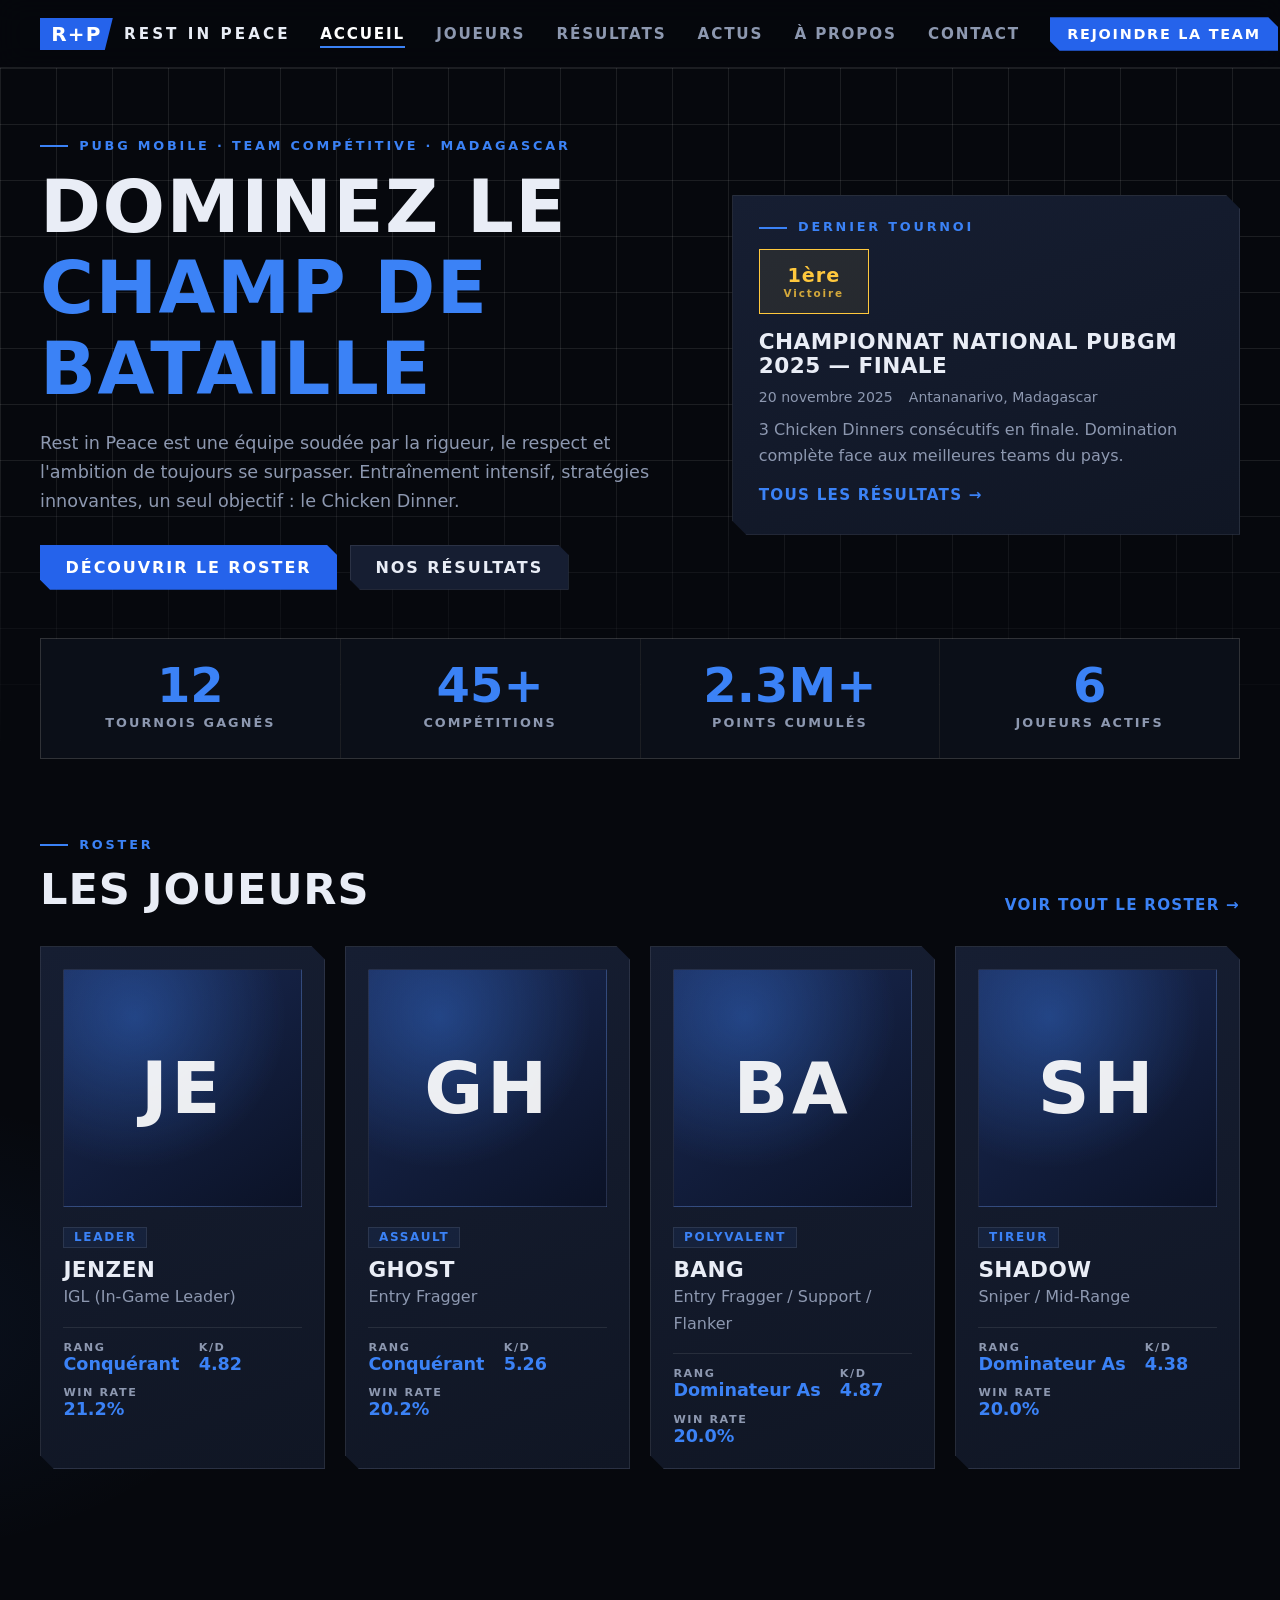
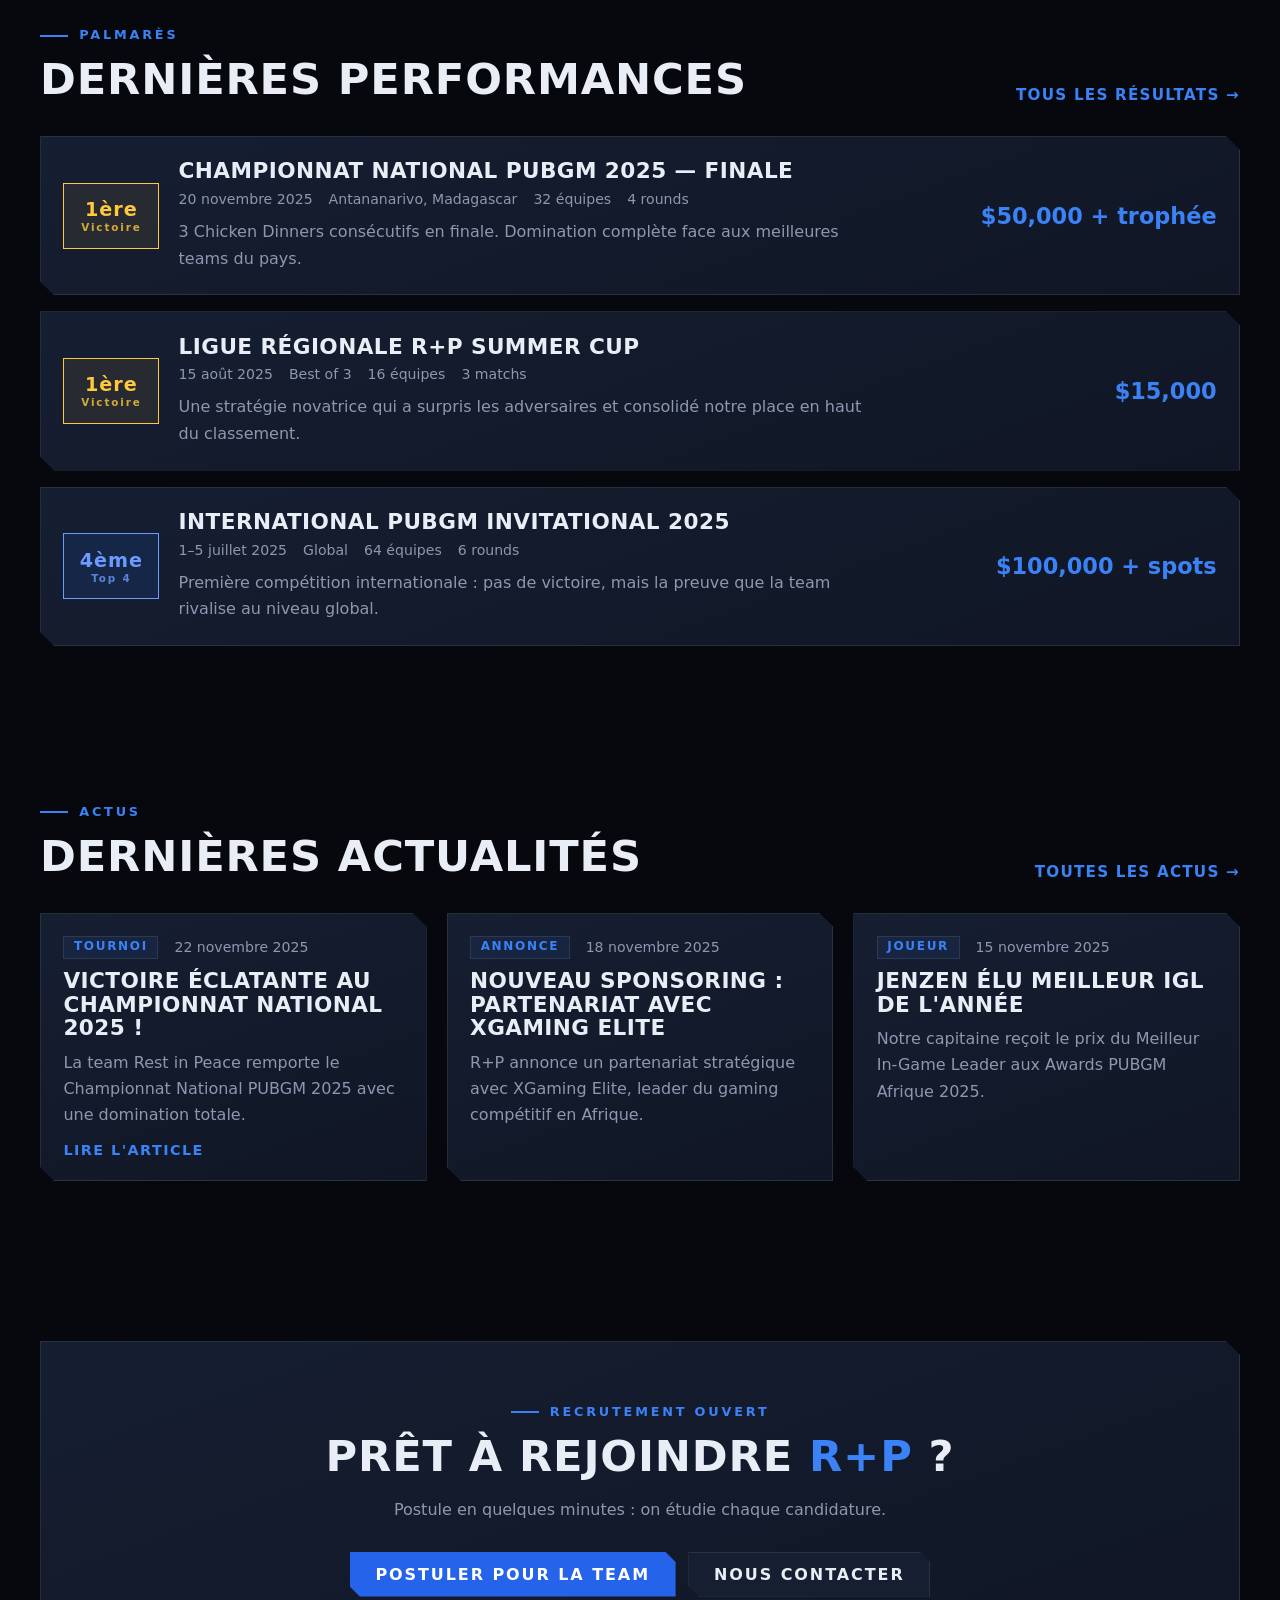
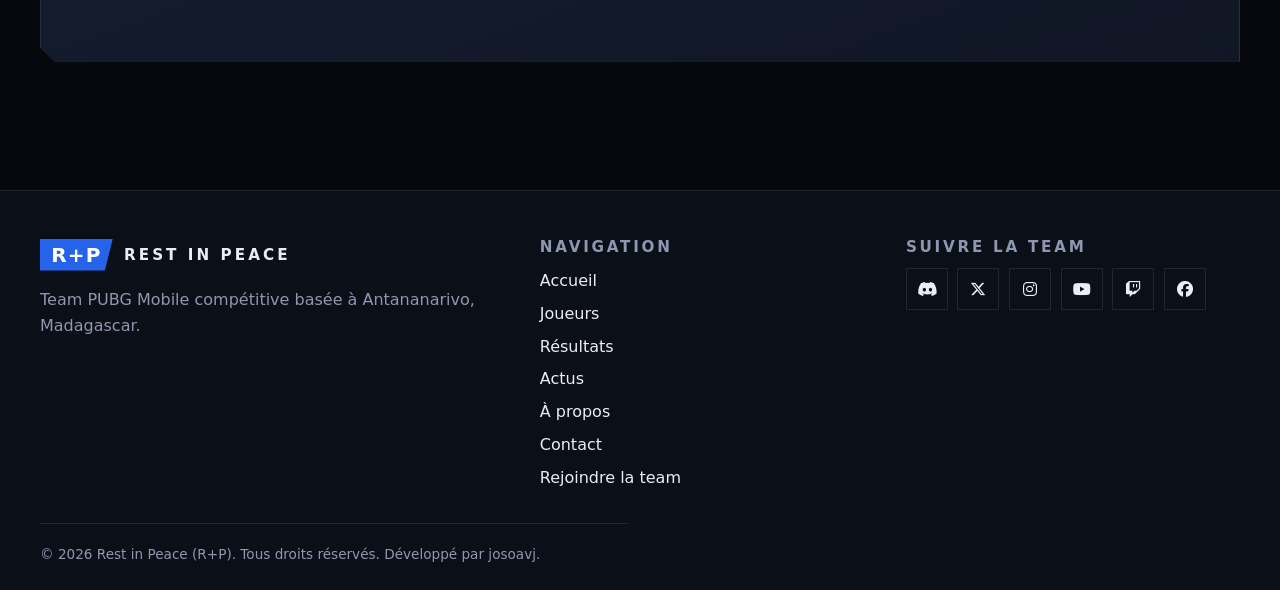
==== commit bd4b77b8: "refactor(html): intégrer les balises SEO, Open Graph et le script d'anti-flash du thème sur l'accuei" ====
--- a/index.html
+++ b/index.html
@@ -3,23 +3,37 @@
 <head>
 <meta charset="UTF-8">
 <meta name="viewport" content="width=device-width, initial-scale=1, viewport-fit=cover">
-<title>Accueil — R+P Rest in Peace</title>
+<title>R+P Rest in Peace — Team PUBG Mobile compétitive à Madagascar</title>
 <meta name="description" content="Rest in Peace (R+P), team PUBG Mobile compétitive : roster, résultats, actualités et recrutement.">
 <meta name="theme-color" content="#06080d">
+<meta name="color-scheme" content="dark light">
+<link rel="canonical" href="https://josoavj.github.io/restPeacePUBGM/">
 <meta property="og:type" content="website">
-<meta property="og:title" content="Accueil — R+P Rest in Peace">
+<meta property="og:site_name" content="R+P Rest in Peace">
+<meta property="og:locale" content="fr_FR">
+<meta property="og:title" content="R+P Rest in Peace — Team PUBG Mobile compétitive à Madagascar">
 <meta property="og:description" content="Rest in Peace (R+P), team PUBG Mobile compétitive : roster, résultats, actualités et recrutement.">
-<link rel="icon" href="assets/ARCN.ico">
+<meta property="og:url" content="https://josoavj.github.io/restPeacePUBGM/">
+<meta property="og:image" content="https://josoavj.github.io/restPeacePUBGM/assets/og-image.png">
+<meta property="og:image:width" content="1200">
+<meta property="og:image:height" content="630">
+<meta name="twitter:card" content="summary_large_image">
+<script>(()=>{let t;try{t=localStorage.getItem('theme')}catch(e){}t=t||(matchMedia('(prefers-color-scheme: light)').matches?'light':'dark');document.documentElement.dataset.theme=t})()</script>
+<link rel="icon" href="assets/favicon.svg" type="image/svg+xml">
+<link rel="apple-touch-icon" href="assets/apple-touch-icon.png">
 <link rel="preconnect" href="https://fonts.googleapis.com">
 <link rel="preconnect" href="https://fonts.gstatic.com" crossorigin>
+<link rel="preconnect" href="https://cdnjs.cloudflare.com" crossorigin>
 <link href="https://fonts.googleapis.com/css2?family=Inter:wght@400;500;600&family=Rajdhani:wght@600;700&display=swap" rel="stylesheet">
-<link rel="stylesheet" href="https://cdnjs.cloudflare.com/ajax/libs/font-awesome/6.5.1/css/all.min.css" crossorigin="anonymous" referrerpolicy="no-referrer">
+<link rel="stylesheet" href="https://cdnjs.cloudflare.com/ajax/libs/font-awesome/6.5.1/css/all.min.css" media="print" onload="this.media='all'" crossorigin="anonymous" referrerpolicy="no-referrer">
+<noscript><link rel="stylesheet" href="https://cdnjs.cloudflare.com/ajax/libs/font-awesome/6.5.1/css/all.min.css" crossorigin="anonymous" referrerpolicy="no-referrer"><style>.reveal{opacity:1!important;transform:none!important}</style></noscript>
 <link rel="stylesheet" href="css/style.css">
 <script src="js/main.js" defer></script>
+<script type="application/ld+json">{"@context":"https://schema.org","@type":"Organization","name":"Rest in Peace (R+P)","alternateName":"R+P","url":"https://josoavj.github.io/restPeacePUBGM/","logo":"https://josoavj.github.io/restPeacePUBGM/assets/og-image.png","description":"Team PUBG Mobile compétitive basée à Antananarivo, Madagascar."}</script>
 </head>
 <body data-page="index">
 <a class="skip" href="#main">Aller au contenu</a>
-<div id="site-header"></div>
+<div id="site-header"><noscript><nav class="nojs" aria-label="Navigation principale"><a href="index.html">Accueil</a><a href="joueur.html">Joueurs</a><a href="results.html">Résultats</a><a href="news.html">Actus</a><a href="about.html">À propos</a><a href="contact.html">Contact</a><a href="inscription.html">Rejoindre la team</a></nav></noscript></div>
 <main id="main">
 <section class="hero"><div class="container hero-grid"><div><p class="eyebrow">PUBG Mobile · Team compétitive · Madagascar</p><h1>Dominez le <span class="grad">champ de bataille</span></h1><p class="lead">Rest in Peace est une équipe soudée par la rigueur, le respect et l'ambition de toujours se surpasser. Entraînement intensif, stratégies innovantes, un seul objectif : le Chicken Dinner.</p><div class="actions"><a class="btn btn-primary" href="joueur.html">Découvrir le roster</a><a class="btn btn-ghost" href="results.html">Nos résultats</a></div></div><div class="hero-card cut" data-render="latest"></div></div><div class="container"><div class="stats" data-render="stats"></div></div></section><section class="section "><div class="container"><header class="section-head"><div><p class="eyebrow">Roster</p><h2>Les joueurs</h2></div><a class="link-more" href="joueur.html">Voir tout le roster</a></header><div class="grid" data-render="players" data-limit="4"></div></div></section><section class="section "><div class="container"><header class="section-head"><div><p class="eyebrow">Palmarès</p><h2>Dernières performances</h2></div><a class="link-more" href="results.html">Tous les résultats</a></header><div class="t-list" data-render="results" data-limit="3"></div></div></section><section class="section "><div class="container"><header class="section-head"><div><p class="eyebrow">Actus</p><h2>Dernières actualités</h2></div><a class="link-more" href="news.html">Toutes les actus</a></header><div class="grid wide" data-render="news" data-limit="3"></div></div></section><section class="section"><div class="container card cut center" style="padding:clamp(2rem,6vw,4rem)"><p class="eyebrow" style="justify-content:center">Recrutement ouvert</p><h2>Prêt à rejoindre <span class="grad">R+P</span> ?</h2><p class="muted" style="margin-top:1rem">Postule en quelques minutes : on étudie chaque candidature.</p><div class="actions"><a class="btn btn-primary" href="inscription.html">Postuler pour la team</a><a class="btn btn-ghost" href="contact.html">Nous contacter</a></div></div></section>
 </main>
--- a/css/style.css
+++ b/css/style.css
@@ -0,0 +1,158 @@
+/* R+P — design system esport (un seul fichier). Tokens en tête, composants ensuite. */
+:root{--bg:#06080d;--bg-2:#0b0f18;--surface:#101624;--surface-2:#161e32;--line:rgba(255,255,255,.09);--text:#e9edf6;--muted:#8d98b0;--blue:#3b82f6;--blue-d:#2563eb;--gold:#ffc83d;--danger:#ff4d6a;--cut:14px;--nav-h:68px;--maxw:1200px;--ff-head:'Rajdhani','Segoe UI',system-ui,sans-serif;--ff-body:'Inter','Segoe UI',system-ui,sans-serif}
+*,*::before,*::after{box-sizing:border-box;margin:0}
+html{scroll-behavior:smooth;scroll-padding-top:calc(var(--nav-h) + 16px);-webkit-text-size-adjust:100%}
+body{font:400 1rem/1.65 var(--ff-body);color:var(--text);background:var(--bg);background-image:radial-gradient(60rem 30rem at 85% -10%,rgba(37,99,235,.2),transparent 60%),radial-gradient(40rem 24rem at -10% 35%,rgba(59,130,246,.08),transparent 60%);min-height:100svh;overflow-x:hidden;padding-top:var(--nav-h)}
+body.nav-open{overflow:hidden}
+img,svg{max-width:100%;display:block}
+a{color:var(--blue);text-decoration:none}a:hover{color:#fff}
+h1,h2,h3,h4{font-family:var(--ff-head);line-height:1.1;text-transform:uppercase;letter-spacing:.02em;font-weight:700}
+h1{font-size:clamp(2.4rem,7vw,4.6rem)}h2{font-size:clamp(1.8rem,4vw,2.7rem)}h3{font-size:1.35rem}
+p{max-width:68ch}.muted{color:var(--muted)}
+:focus-visible{outline:2px solid var(--blue);outline-offset:3px}
+.skip{position:absolute;left:-999px;top:8px;background:var(--blue);color:#000;padding:.5rem 1rem;z-index:300}.skip:focus{left:8px}
+.container{width:min(100% - 2rem,var(--maxw));margin-inline:auto}
+.section{padding-block:clamp(2.5rem,7vw,5rem)}
+.eyebrow{font:600 .8rem/1 var(--ff-head);letter-spacing:.22em;text-transform:uppercase;color:var(--blue);display:flex;align-items:center;gap:.7rem;margin-bottom:.9rem}
+.eyebrow::before{content:"";width:28px;height:2px;background:var(--blue)}
+.grad{color:var(--blue)}
+.section-head{display:flex;flex-wrap:wrap;align-items:flex-end;justify-content:space-between;gap:.5rem 1.5rem;margin-bottom:2rem}
+.link-more{font:600 .95rem var(--ff-head);letter-spacing:.08em;text-transform:uppercase}
+.link-more::after{content:" →"}
+.cut{clip-path:polygon(0 0,calc(100% - var(--cut)) 0,100% var(--cut),100% 100%,var(--cut) 100%,0 calc(100% - var(--cut)))}
+/* Header / navigation */
+.site-header{position:fixed;inset:0 0 auto 0;height:var(--nav-h);z-index:100}
+.site-header::before{content:"";position:absolute;inset:0;z-index:-1;background:rgba(6,8,13,.72);backdrop-filter:blur(14px);-webkit-backdrop-filter:blur(14px);border-bottom:1px solid var(--line)}
+.progress{position:absolute;left:0;bottom:-1px;height:2px;width:100%;background:var(--blue);transform:scaleX(0);transform-origin:left}
+.nav{height:100%;display:flex;align-items:center;justify-content:space-between;gap:1rem}
+.brand,.nav-links a,.brand-name{white-space:nowrap}
+.brand{display:flex;align-items:center;gap:.7rem;color:var(--text)}
+.brand-mark{font:700 1.25rem var(--ff-head);letter-spacing:.06em;padding:.25rem .7rem;background:var(--blue-d);color:#fff;clip-path:polygon(0 0,100% 0,calc(100% - 8px) 100%,0 100%)}
+.brand-name{font:600 .95rem var(--ff-head);letter-spacing:.2em;text-transform:uppercase}
+.nav-links{display:flex;align-items:center;gap:.25rem}
+.nav-links a:not(.btn){position:relative;padding:.5rem .85rem;color:var(--muted);font:600 .95rem var(--ff-head);letter-spacing:.12em;text-transform:uppercase}
+.nav-links a:not(.btn)::after{content:"";position:absolute;left:.85rem;right:.85rem;bottom:.2rem;height:2px;background:var(--blue);transform:scaleX(0);transform-origin:left;transition:transform .25s}
+.nav-links a:not(.btn):hover,.nav-links a[aria-current=page]{color:#fff}
+.nav-links a:not(.btn):hover::after,.nav-links a[aria-current=page]::after{transform:scaleX(1)}
+.nav-cta{margin-left:.75rem}
+.burger{display:none;width:44px;height:44px;background:none;border:1px solid var(--line);flex-direction:column;justify-content:center;align-items:center;gap:5px;cursor:pointer;z-index:2}
+.burger span{width:20px;height:2px;background:var(--text);transition:transform .25s,opacity .2s}
+.nav-open .burger span:nth-child(1){transform:translateY(7px) rotate(45deg)}
+.nav-open .burger span:nth-child(2){opacity:0}
+.nav-open .burger span:nth-child(3){transform:translateY(-7px) rotate(-45deg)}
+.backdrop{position:fixed;inset:0;background:rgba(0,0,0,.6);opacity:0;visibility:hidden;transition:opacity .3s;z-index:90}
+.nav-open .backdrop{opacity:1;visibility:visible}
+@media (max-width:1080px){
+ .burger{display:flex}
+ .nav-links{position:fixed;top:0;right:0;bottom:0;width:min(86vw,360px);flex-direction:column;align-items:stretch;gap:0;padding:calc(var(--nav-h) + 1rem) 1.5rem 2rem;background:var(--bg-2);border-left:1px solid var(--line);transform:translateX(100%);visibility:hidden;transition:transform .3s,visibility .3s;z-index:1}
+ .nav-open .nav-links{transform:none;visibility:visible}
+ .nav-links a:not(.btn){padding:1rem .25rem;font-size:1.3rem;border-bottom:1px solid var(--line)}
+ .nav-links a:not(.btn)::after{display:none}
+ .nav-links a[aria-current=page]{color:var(--blue)}
+ .nav-cta{margin:1.5rem 0 0}
+}
+/* Boutons */
+.btn{display:inline-flex;align-items:center;justify-content:center;gap:.6rem;padding:.8rem 1.6rem;border:0;cursor:pointer;font:700 1rem var(--ff-head);letter-spacing:.12em;text-transform:uppercase;clip-path:polygon(0 0,calc(100% - 10px) 0,100% 10px,100% 100%,10px 100%,0 calc(100% - 10px));transition:transform .2s,filter .2s}
+.btn:hover{transform:translateY(-2px);filter:brightness(1.12)}
+.btn-primary{background:var(--blue-d);color:#fff}.btn-primary:hover{color:#fff}
+.btn-ghost{background:var(--surface-2);color:var(--text);box-shadow:inset 0 0 0 1px var(--line)}
+.btn-sm{padding:.55rem 1.1rem;font-size:.9rem}
+.actions{display:flex;flex-wrap:wrap;gap:.8rem;margin-top:1.8rem}
+/* Hero */
+.hero{position:relative;isolation:isolate;padding-block:clamp(2rem,6vw,4.5rem) 0}
+.hero::before{content:"";position:absolute;inset:0;z-index:-1;background-image:linear-gradient(var(--line) 1px,transparent 1px),linear-gradient(90deg,var(--line) 1px,transparent 1px);background-size:56px 56px;-webkit-mask-image:linear-gradient(#000 55%,transparent);mask-image:linear-gradient(#000 55%,transparent)}
+.hero-grid{display:grid;grid-template-columns:1.3fr 1fr;gap:2rem;align-items:center}
+.hero .lead,.page-hero .lead{font-size:1.1rem;color:var(--muted);margin-top:1.2rem}
+.hero-card{padding:1.6rem;background:linear-gradient(160deg,var(--surface-2),var(--surface));border:1px solid var(--line)}
+.page-hero{padding-block:clamp(2.5rem,7vw,4.5rem) 1rem}
+@media (max-width:860px){.hero-grid{grid-template-columns:1fr}}
+/* Grilles et cartes */
+.grid{display:grid;gap:1.25rem;grid-template-columns:repeat(auto-fit,minmax(min(100%,260px),1fr))}
+.grid>*{min-width:0}
+.grid.wide{grid-template-columns:repeat(auto-fit,minmax(min(100%,340px),1fr))}
+.card{background:linear-gradient(160deg,var(--surface-2),var(--surface));border:1px solid var(--line);padding:1.4rem;color:var(--text);transition:transform .25s,border-color .25s,box-shadow .25s;display:block}
+a.card:hover,.card.hover:hover{transform:translateY(-4px);border-color:rgba(59,130,246,.5);box-shadow:0 12px 40px -12px rgba(59,130,246,.35);color:var(--text)}
+.chip{display:inline-block;padding:.15rem .6rem;font:600 .75rem var(--ff-head);letter-spacing:.14em;text-transform:uppercase;border:1px solid var(--line);color:var(--blue);background:rgba(59,130,246,.08)}
+.stats{display:grid;grid-template-columns:repeat(4,1fr);gap:1px;background:var(--line);border:1px solid var(--line);margin-top:3rem}
+.stat{background:var(--bg-2);padding:1.4rem 1rem;text-align:center}
+.stat b{display:block;font:700 clamp(2rem,5vw,3rem)/1 var(--ff-head);color:var(--blue)}
+.stat span{font:600 .8rem var(--ff-head);letter-spacing:.16em;text-transform:uppercase;color:var(--muted)}
+@media (max-width:640px){.stats{grid-template-columns:repeat(2,1fr)}}
+/* Joueurs */
+.avatar{aspect-ratio:1;display:grid;place-items:center;margin-bottom:1rem;font:700 clamp(3rem,9vw,4.5rem) var(--ff-head);letter-spacing:.05em;color:rgba(255,255,255,.92);background:radial-gradient(circle at 30% 20%,rgba(59,130,246,.35),transparent 60%),linear-gradient(145deg,#1a2a55,#0b1226);border:1px solid var(--line)}
+.player h3{margin:.5rem 0 .2rem}
+.mini{display:flex;flex-wrap:wrap;gap:.8rem 1.2rem;margin-top:1rem;padding-top:.8rem;border-top:1px solid var(--line)}
+.mini dt{font:600 .7rem var(--ff-head);letter-spacing:.14em;text-transform:uppercase;color:var(--muted)}
+.mini dd{font:700 1.1rem var(--ff-head);color:var(--blue)}
+.profile{display:grid;grid-template-columns:minmax(220px,320px) 1fr;gap:2rem;align-items:start}
+.profile .avatar{margin:0}
+@media (max-width:760px){.profile{grid-template-columns:1fr}.profile .avatar{max-width:260px}}
+.tags{display:flex;flex-wrap:wrap;gap:.5rem;margin-top:1rem}
+.list-check{list-style:none;padding:0;display:grid;gap:.6rem}
+.list-check li{padding-left:1.6rem;position:relative}
+.list-check li::before{content:"";position:absolute;left:0;top:.55em;width:.7rem;height:.7rem;background:var(--blue);clip-path:polygon(0 0,100% 50%,0 100%)}
+/* Filtres */
+.filters{display:flex;flex-wrap:wrap;gap:.5rem;margin-bottom:1.6rem}
+.filters button{padding:.5rem 1.1rem;background:var(--surface);border:1px solid var(--line);color:var(--muted);font:600 .9rem var(--ff-head);letter-spacing:.12em;text-transform:uppercase;cursor:pointer;transition:.2s}
+.filters button:hover{color:#fff}.filters button[aria-pressed=true]{background:var(--blue-d);color:#fff;border-color:transparent}
+/* Résultats */
+.t-list{display:grid;gap:1rem}
+.t-row{display:grid;grid-template-columns:96px 1fr auto;gap:1.2rem;align-items:center}
+.badge{display:grid;place-items:center;padding:.9rem .4rem;text-align:center;font:700 1.2rem var(--ff-head);letter-spacing:.05em;border:1px solid currentColor}
+.badge small{display:block;font-size:.65rem;letter-spacing:.18em;opacity:.8}
+.badge.gold{color:var(--gold);background:rgba(255,200,61,.08)}.badge.blue{color:#6c9bff;background:rgba(37,107,235,.12)}.badge.grey{color:var(--muted);background:rgba(255,255,255,.04)}
+.t-row h3{margin-bottom:.3rem}.meta{display:flex;flex-wrap:wrap;gap:.3rem 1rem;color:var(--muted);font-size:.88rem}
+.prize{font:700 1.4rem var(--ff-head);color:var(--blue);text-align:right}
+@media (max-width:700px){.t-row{grid-template-columns:76px 1fr}.prize{grid-column:2;text-align:left}}
+.match{display:grid;grid-template-columns:1fr auto 1fr;gap:1rem;align-items:center;text-align:center}
+.match .team b{display:block;font:700 1.1rem var(--ff-head);letter-spacing:.1em}.match .score{font:700 2.2rem var(--ff-head);color:var(--muted)}.match .win{color:var(--blue)}
+.match .vs{font:700 .8rem var(--ff-head);color:var(--muted);letter-spacing:.2em}
+/* Actus */
+.news-card .meta{margin-bottom:.6rem}.news-card h3{margin-bottom:.6rem}
+details>summary{cursor:pointer;color:var(--blue);font:600 .9rem var(--ff-head);letter-spacing:.1em;text-transform:uppercase;margin-top:.8rem;list-style:none}
+details>summary::-webkit-details-marker{display:none}details[open]>summary{color:#fff}details p{margin-top:.7rem}
+/* À propos */
+.timeline{position:relative;display:grid;gap:1.4rem;padding-left:1.8rem;border-left:2px solid var(--line)}
+.t-item{position:relative}.t-item::before{content:"";position:absolute;left:calc(-1.8rem - 7px);top:.4rem;width:12px;height:12px;background:var(--blue);transform:rotate(45deg)}
+.t-item time{font:700 .85rem var(--ff-head);letter-spacing:.16em;text-transform:uppercase;color:var(--blue)}
+.faq details{padding:1rem 1.2rem;background:var(--surface);border:1px solid var(--line);margin-bottom:.6rem}
+.faq summary{color:var(--text);font-size:1.05rem;margin:0}
+/* Formulaires */
+.form{display:grid;gap:1.1rem;max-width:760px}
+.form-grid{display:grid;grid-template-columns:1fr 1fr;gap:1.1rem}
+@media (max-width:640px){.form-grid{grid-template-columns:1fr}}
+.field{display:grid;gap:.4rem}.field label,.field legend{font:600 .85rem var(--ff-head);letter-spacing:.14em;text-transform:uppercase;color:var(--muted)}
+input,select,textarea{width:100%;padding:.8rem .9rem;background:var(--bg-2);border:1px solid var(--line);color:var(--text);font:inherit;border-radius:0}
+input:focus,select:focus,textarea:focus{outline:none;border-color:var(--blue);box-shadow:0 0 0 3px rgba(59,130,246,.15)}
+fieldset.field{border:0;padding:0}.checks{display:flex;flex-wrap:wrap;gap:.5rem}
+.checks label{display:flex;align-items:center;gap:.4rem;padding:.45rem .8rem;border:1px solid var(--line);cursor:pointer;color:var(--text);font:500 .9rem var(--ff-body);letter-spacing:0;text-transform:none}
+.checks input{width:auto}.hp{position:absolute;left:-9999px}
+.alert{padding:.9rem 1.1rem;border-left:3px solid var(--blue);background:rgba(59,130,246,.08)}.alert.error{border-color:var(--danger);background:rgba(255,77,106,.1)}
+.contact-grid{display:grid;grid-template-columns:1.4fr 1fr;gap:2.5rem}@media (max-width:900px){.contact-grid{grid-template-columns:1fr}}
+.social-list{display:grid;gap:.7rem}.social-list a{display:flex;align-items:center;gap:.9rem;padding:.9rem 1.1rem;background:var(--surface);border:1px solid var(--line);color:var(--text)}.social-list a:hover{border-color:var(--blue)}.social-list i{width:1.4rem;text-align:center;color:var(--blue)}
+/* Footer */
+.site-footer{margin-top:3rem;border-top:1px solid var(--line);background:var(--bg-2);padding-block:3rem 1.5rem}
+.foot{display:grid;grid-template-columns:1.4fr 1fr 1fr;gap:2rem}@media (max-width:760px){.foot{grid-template-columns:1fr}}
+.foot h4{font-size:.95rem;letter-spacing:.18em;color:var(--muted);margin-bottom:.8rem}.foot ul{list-style:none;padding:0;display:grid;gap:.4rem}.foot a{color:var(--text)}.foot a:hover{color:var(--blue)}
+.socials{display:flex;gap:.6rem;flex-wrap:wrap}.socials a{width:42px;height:42px;display:grid;place-items:center;border:1px solid var(--line);color:var(--text)}.socials a:hover{border-color:var(--blue);color:var(--blue)}
+.copy{margin-top:2rem;padding-top:1.2rem;border-top:1px solid var(--line);color:var(--muted);font-size:.85rem}
+.to-top{position:fixed;right:1rem;bottom:calc(1rem + env(safe-area-inset-bottom));width:46px;height:46px;border:0;background:var(--blue-d);color:#fff;cursor:pointer;opacity:0;visibility:hidden;transform:translateY(10px);transition:.25s;z-index:80;clip-path:polygon(0 0,calc(100% - 10px) 0,100% 10px,100% 100%,0 100%)}
+.to-top.show{opacity:1;visibility:visible;transform:none}
+.reveal{opacity:0;transform:translateY(18px);transition:opacity .6s,transform .6s}.reveal.in{opacity:1;transform:none}
+.center{text-align:center}.center p,.center .actions{margin-inline:auto;justify-content:center}
+@media (prefers-reduced-motion:reduce){*{transition:none!important;animation:none!important;scroll-behavior:auto!important}.reveal{opacity:1;transform:none}}
+
+/* Profil joueur */
+.back{display:inline-block;margin-bottom:1.5rem}.back::after{content:none}.back::before{content:"← "}
+.p-head{display:grid;grid-template-columns:200px 1fr auto;gap:1.8rem;align-items:center}.p-head .avatar{margin:0}
+.rank{text-align:center;padding:1.2rem 1.6rem;border:1px solid var(--blue);background:rgba(59,130,246,.1)}
+.rank small{display:block;font:600 .7rem var(--ff-head);letter-spacing:.2em;text-transform:uppercase;color:var(--muted)}.rank b{display:block;font:700 1.7rem/1.1 var(--ff-head);text-transform:uppercase;color:var(--blue);margin:.3rem 0}.rank span{font-weight:600}
+@media (max-width:980px){.p-head{grid-template-columns:140px 1fr}.rank{grid-column:1/-1}}
+@media (max-width:560px){.p-head{grid-template-columns:1fr}.p-head .avatar{max-width:160px}}
+.stats.auto{grid-template-columns:repeat(auto-fit,minmax(150px,1fr));margin-top:0}
+.bar{display:grid;grid-template-columns:96px 1fr auto;gap:.8rem;align-items:center;margin-top:.8rem;font-size:.9rem}.bar span{color:var(--muted)}.bar b{font:700 1rem var(--ff-head);letter-spacing:.04em;min-width:3.2rem;text-align:right}
+.bar i{display:block;height:8px;background:var(--bg-2);border:1px solid var(--line);position:relative}.bar i::after{content:"";position:absolute;inset:0 auto 0 0;width:var(--v);background:var(--blue)}
+.kv{display:grid;grid-template-columns:auto 1fr;gap:.45rem 1.2rem;margin:1rem 0 .4rem}.kv dt{color:var(--muted)}.kv dd{text-align:right;font-weight:600}
+.table-wrap{overflow-x:auto;margin-top:1rem}table{width:100%;border-collapse:collapse;min-width:520px}th,td{padding:.7rem .8rem;text-align:left;border-bottom:1px solid var(--line);white-space:nowrap}th{font:600 .75rem var(--ff-head);letter-spacing:.14em;text-transform:uppercase;color:var(--muted)}td.win{color:var(--blue);font-weight:600}
+.p-nav{display:grid;grid-template-columns:1fr 1fr;gap:1rem;margin-top:2rem}.p-nav a{display:grid;gap:.2rem}.p-nav a:last-child{text-align:right}.p-nav b{font:700 1.3rem var(--ff-head);text-transform:uppercase}
+.stat b{white-space:nowrap}.stats.auto .stat b{font-size:clamp(1.6rem,3vw,2.2rem)}
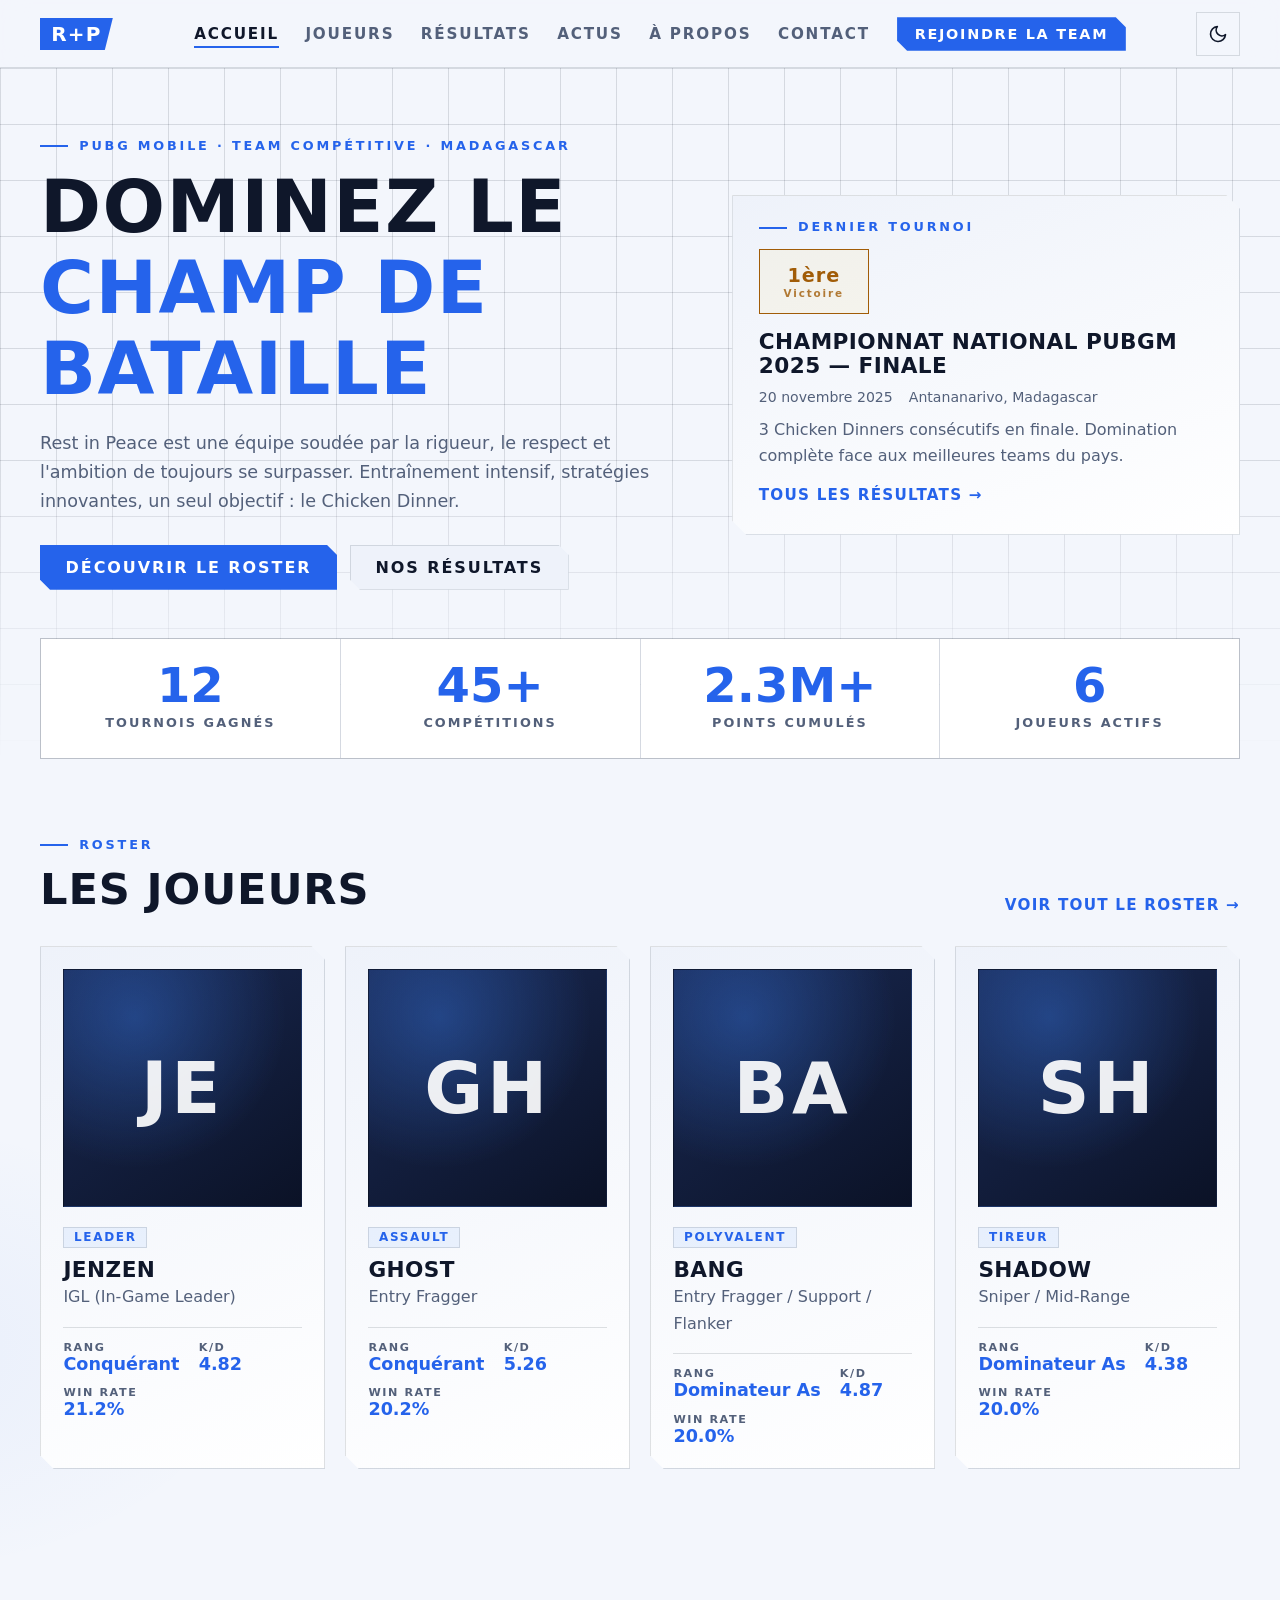
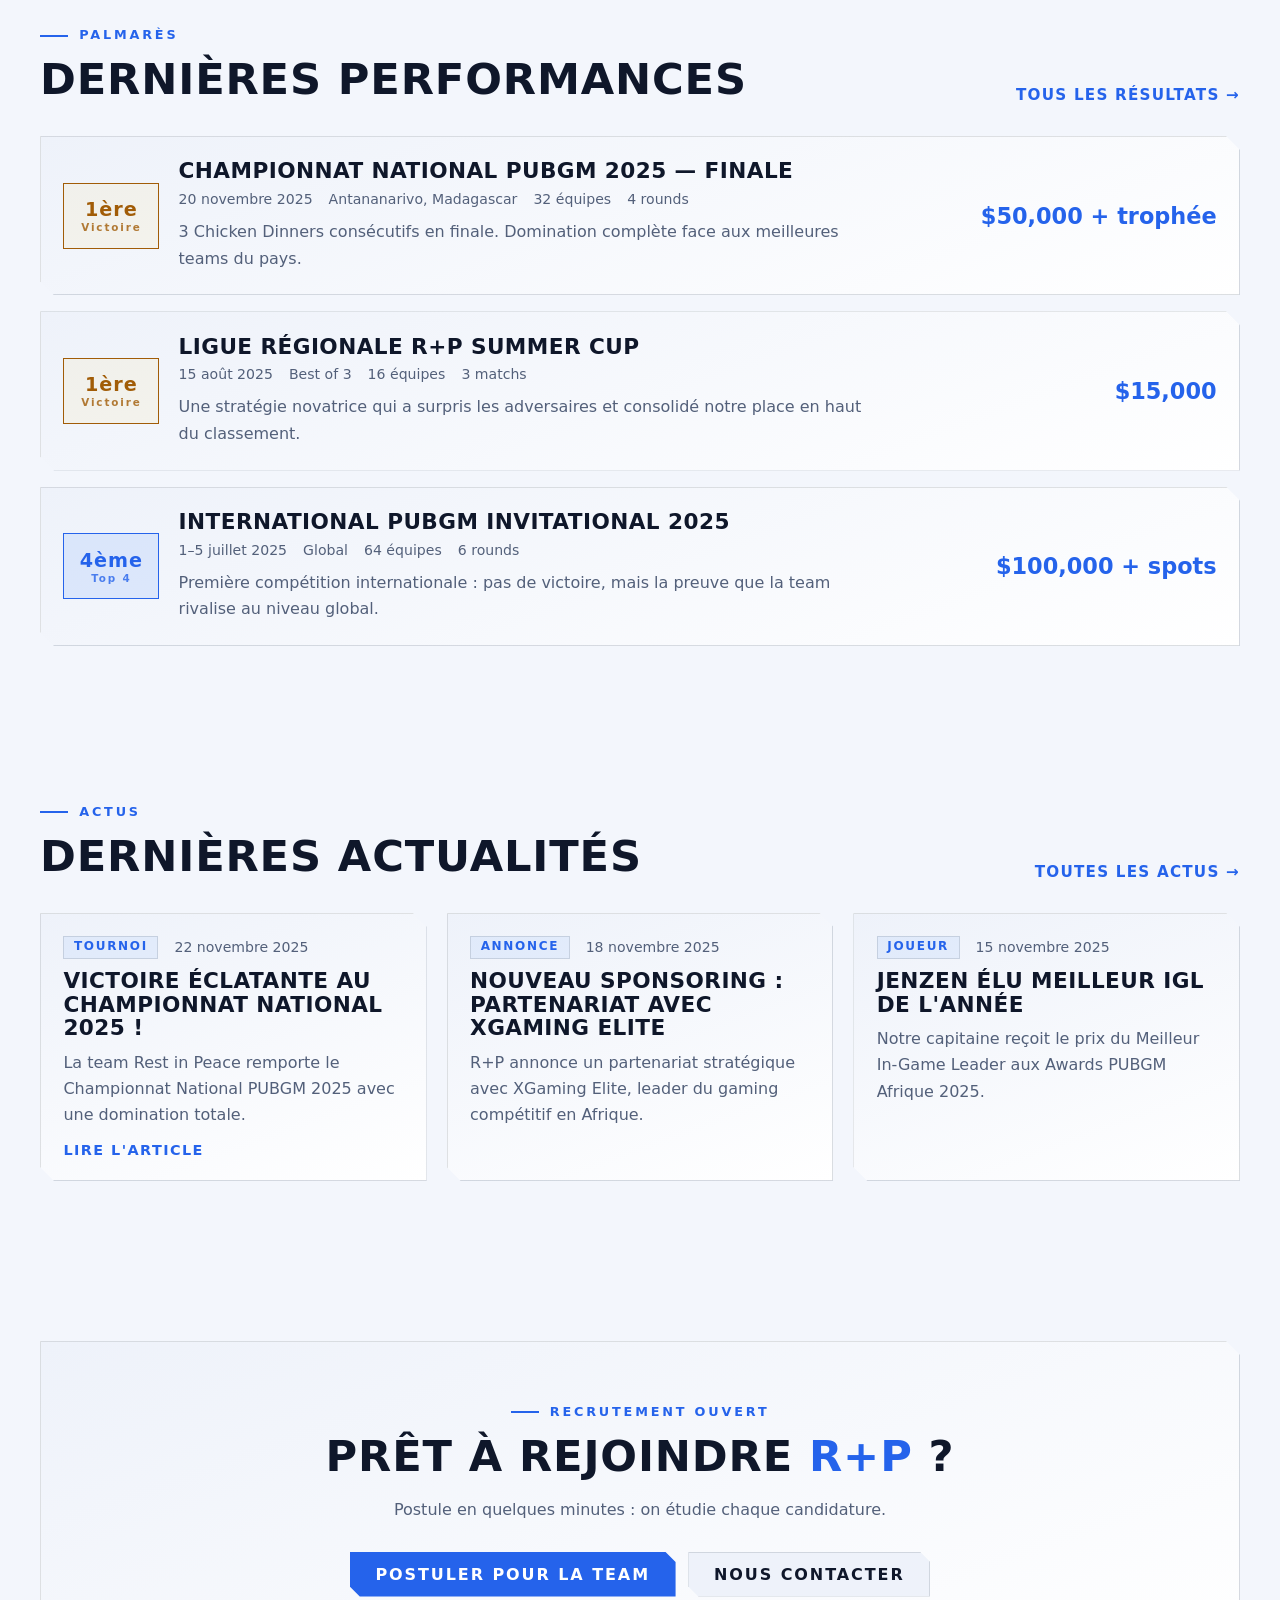
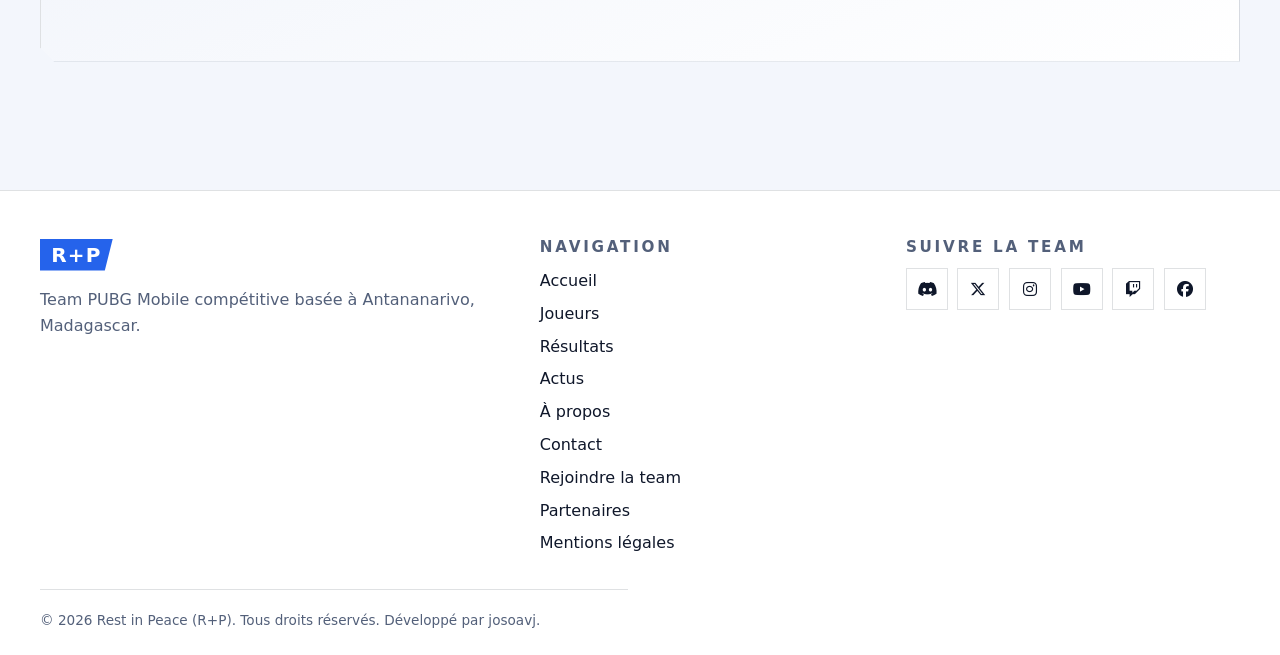
==== commit 3e3c639d: "perf(html): supprimer la dépendance Google Fonts et précharger les polices locales sur l'accueil" ====
--- a/index.html
+++ b/index.html
@@ -21,12 +21,11 @@
 <script>(()=>{let t;try{t=localStorage.getItem('theme')}catch(e){}t=t||(matchMedia('(prefers-color-scheme: light)').matches?'light':'dark');document.documentElement.dataset.theme=t})()</script>
 <link rel="icon" href="assets/favicon.svg" type="image/svg+xml">
 <link rel="apple-touch-icon" href="assets/apple-touch-icon.png">
-<link rel="preconnect" href="https://fonts.googleapis.com">
-<link rel="preconnect" href="https://fonts.gstatic.com" crossorigin>
 <link rel="preconnect" href="https://cdnjs.cloudflare.com" crossorigin>
-<link href="https://fonts.googleapis.com/css2?family=Inter:wght@400;500;600&family=Rajdhani:wght@600;700&display=swap" rel="stylesheet">
 <link rel="stylesheet" href="https://cdnjs.cloudflare.com/ajax/libs/font-awesome/6.5.1/css/all.min.css" media="print" onload="this.media='all'" crossorigin="anonymous" referrerpolicy="no-referrer">
 <noscript><link rel="stylesheet" href="https://cdnjs.cloudflare.com/ajax/libs/font-awesome/6.5.1/css/all.min.css" crossorigin="anonymous" referrerpolicy="no-referrer"><style>.reveal{opacity:1!important;transform:none!important}</style></noscript>
+<link rel="preload" href="assets/fonts/rajdhani-700.woff2" as="font" type="font/woff2" crossorigin>
+<link rel="preload" href="assets/fonts/inter-400.woff2" as="font" type="font/woff2" crossorigin>
 <link rel="stylesheet" href="css/style.css">
 <script src="js/main.js" defer></script>
 <script type="application/ld+json">{"@context":"https://schema.org","@type":"Organization","name":"Rest in Peace (R+P)","alternateName":"R+P","url":"https://josoavj.github.io/restPeacePUBGM/","logo":"https://josoavj.github.io/restPeacePUBGM/assets/og-image.png","description":"Team PUBG Mobile compétitive basée à Antananarivo, Madagascar."}</script>
--- a/css/style.css
+++ b/css/style.css
@@ -1,13 +1,13 @@
 /* R+P — design system esport (un seul fichier). Tokens en tête, composants ensuite. */
-:root{--bg:#06080d;--bg-2:#0b0f18;--surface:#101624;--surface-2:#161e32;--line:rgba(255,255,255,.09);--text:#e9edf6;--muted:#8d98b0;--blue:#3b82f6;--blue-d:#2563eb;--gold:#ffc83d;--danger:#ff4d6a;--cut:14px;--nav-h:68px;--maxw:1200px;--ff-head:'Rajdhani','Segoe UI',system-ui,sans-serif;--ff-body:'Inter','Segoe UI',system-ui,sans-serif}
+:root{color-scheme:dark;--header-bg:rgba(6,8,13,.72);--glow-1:rgba(37,99,235,.2);--glow-2:rgba(59,130,246,.08);--bg:#06080d;--bg-2:#0b0f18;--surface:#101624;--surface-2:#161e32;--line:rgba(255,255,255,.09);--text:#e9edf6;--muted:#8d98b0;--blue:#3b82f6;--blue-d:#2563eb;--gold:#ffc83d;--danger:#ff4d6a;--cut:14px;--nav-h:68px;--maxw:1200px;--ff-head:'Rajdhani','Segoe UI',system-ui,sans-serif;--ff-body:'Inter','Segoe UI',system-ui,sans-serif}
 *,*::before,*::after{box-sizing:border-box;margin:0}
 html{scroll-behavior:smooth;scroll-padding-top:calc(var(--nav-h) + 16px);-webkit-text-size-adjust:100%}
-body{font:400 1rem/1.65 var(--ff-body);color:var(--text);background:var(--bg);background-image:radial-gradient(60rem 30rem at 85% -10%,rgba(37,99,235,.2),transparent 60%),radial-gradient(40rem 24rem at -10% 35%,rgba(59,130,246,.08),transparent 60%);min-height:100svh;overflow-x:hidden;padding-top:var(--nav-h)}
+body{font:400 1rem/1.65 var(--ff-body);color:var(--text);background:var(--bg);background-image:radial-gradient(60rem 30rem at 85% -10%,var(--glow-1),transparent 60%),radial-gradient(40rem 24rem at -10% 35%,var(--glow-2),transparent 60%);min-height:100svh;overflow-x:hidden;padding-top:var(--nav-h)}
 body.nav-open{overflow:hidden}
 img,svg{max-width:100%;display:block}
-a{color:var(--blue);text-decoration:none}a:hover{color:#fff}
+a{color:var(--blue);text-decoration:none}a:hover{color:var(--text)}
 h1,h2,h3,h4{font-family:var(--ff-head);line-height:1.1;text-transform:uppercase;letter-spacing:.02em;font-weight:700}
-h1{font-size:clamp(2.4rem,7vw,4.6rem)}h2{font-size:clamp(1.8rem,4vw,2.7rem)}h3{font-size:1.35rem}
+h1{font-size:clamp(2rem,7vw,4.6rem)}h1,h2,h3{overflow-wrap:break-word}h2{font-size:clamp(1.8rem,4vw,2.7rem)}h3{font-size:1.35rem}
 p{max-width:68ch}.muted{color:var(--muted)}
 :focus-visible{outline:2px solid var(--blue);outline-offset:3px}
 .skip{position:absolute;left:-999px;top:8px;background:var(--blue);color:#000;padding:.5rem 1rem;z-index:300}.skip:focus{left:8px}
@@ -20,9 +20,11 @@
 .link-more{font:600 .95rem var(--ff-head);letter-spacing:.08em;text-transform:uppercase}
 .link-more::after{content:" →"}
 .cut{clip-path:polygon(0 0,calc(100% - var(--cut)) 0,100% var(--cut),100% 100%,var(--cut) 100%,0 calc(100% - var(--cut)))}
+/* Thème clair : seuls les tokens changent */
+:root[data-theme=light]{color-scheme:light;--bg:#f3f6fc;--bg-2:#fff;--surface:#fff;--surface-2:#eef2fa;--line:rgba(15,23,42,.13);--text:#0f172a;--muted:#53607a;--blue:#2563eb;--gold:#a15c07;--danger:#c81e3a;--header-bg:rgba(243,246,252,.82);--glow-1:rgba(37,99,235,.12);--glow-2:rgba(37,99,235,.05)}
 /* Header / navigation */
 .site-header{position:fixed;inset:0 0 auto 0;height:var(--nav-h);z-index:100}
-.site-header::before{content:"";position:absolute;inset:0;z-index:-1;background:rgba(6,8,13,.72);backdrop-filter:blur(14px);-webkit-backdrop-filter:blur(14px);border-bottom:1px solid var(--line)}
+.site-header::before{content:"";position:absolute;inset:0;z-index:-1;background:var(--header-bg);backdrop-filter:blur(14px);-webkit-backdrop-filter:blur(14px);border-bottom:1px solid var(--line)}
 .progress{position:absolute;left:0;bottom:-1px;height:2px;width:100%;background:var(--blue);transform:scaleX(0);transform-origin:left}
 .nav{height:100%;display:flex;align-items:center;justify-content:space-between;gap:1rem}
 .brand,.nav-links a,.brand-name{white-space:nowrap}
@@ -30,9 +32,9 @@
 .brand-mark{font:700 1.25rem var(--ff-head);letter-spacing:.06em;padding:.25rem .7rem;background:var(--blue-d);color:#fff;clip-path:polygon(0 0,100% 0,calc(100% - 8px) 100%,0 100%)}
 .brand-name{font:600 .95rem var(--ff-head);letter-spacing:.2em;text-transform:uppercase}
 .nav-links{display:flex;align-items:center;gap:.25rem}
-.nav-links a:not(.btn){position:relative;padding:.5rem .85rem;color:var(--muted);font:600 .95rem var(--ff-head);letter-spacing:.12em;text-transform:uppercase}
-.nav-links a:not(.btn)::after{content:"";position:absolute;left:.85rem;right:.85rem;bottom:.2rem;height:2px;background:var(--blue);transform:scaleX(0);transform-origin:left;transition:transform .25s}
-.nav-links a:not(.btn):hover,.nav-links a[aria-current=page]{color:#fff}
+.nav-links a:not(.btn){position:relative;padding:.5rem .7rem;color:var(--muted);font:600 .95rem var(--ff-head);letter-spacing:.12em;text-transform:uppercase}
+.nav-links a:not(.btn)::after{content:"";position:absolute;left:.7rem;right:.7rem;bottom:.2rem;height:2px;background:var(--blue);transform:scaleX(0);transform-origin:left;transition:transform .25s}
+.nav-links a:not(.btn):hover,.nav-links a[aria-current=page]{color:var(--text)}
 .nav-links a:not(.btn):hover::after,.nav-links a[aria-current=page]::after{transform:scaleX(1)}
 .nav-cta{margin-left:.75rem}
 .burger{display:none;width:44px;height:44px;background:none;border:1px solid var(--line);flex-direction:column;justify-content:center;align-items:center;gap:5px;cursor:pointer;z-index:2}
@@ -42,7 +44,7 @@
 .nav-open .burger span:nth-child(3){transform:translateY(-7px) rotate(-45deg)}
 .backdrop{position:fixed;inset:0;background:rgba(0,0,0,.6);opacity:0;visibility:hidden;transition:opacity .3s;z-index:90}
 .nav-open .backdrop{opacity:1;visibility:visible}
-@media (max-width:1080px){
+@media (max-width:1120px){
  .burger{display:flex}
  .nav-links{position:fixed;top:0;right:0;bottom:0;width:min(86vw,360px);flex-direction:column;align-items:stretch;gap:0;padding:calc(var(--nav-h) + 1rem) 1.5rem 2rem;background:var(--bg-2);border-left:1px solid var(--line);transform:translateX(100%);visibility:hidden;transition:transform .3s,visibility .3s;z-index:1}
  .nav-open .nav-links{transform:none;visibility:visible}
@@ -94,13 +96,13 @@
 /* Filtres */
 .filters{display:flex;flex-wrap:wrap;gap:.5rem;margin-bottom:1.6rem}
 .filters button{padding:.5rem 1.1rem;background:var(--surface);border:1px solid var(--line);color:var(--muted);font:600 .9rem var(--ff-head);letter-spacing:.12em;text-transform:uppercase;cursor:pointer;transition:.2s}
-.filters button:hover{color:#fff}.filters button[aria-pressed=true]{background:var(--blue-d);color:#fff;border-color:transparent}
+.filters button:hover{color:var(--text)}.filters button[aria-pressed=true]{background:var(--blue-d);color:#fff;border-color:transparent}
 /* Résultats */
 .t-list{display:grid;gap:1rem}
 .t-row{display:grid;grid-template-columns:96px 1fr auto;gap:1.2rem;align-items:center}
 .badge{display:grid;place-items:center;padding:.9rem .4rem;text-align:center;font:700 1.2rem var(--ff-head);letter-spacing:.05em;border:1px solid currentColor}
 .badge small{display:block;font-size:.65rem;letter-spacing:.18em;opacity:.8}
-.badge.gold{color:var(--gold);background:rgba(255,200,61,.08)}.badge.blue{color:#6c9bff;background:rgba(37,107,235,.12)}.badge.grey{color:var(--muted);background:rgba(255,255,255,.04)}
+.badge.gold{color:var(--gold);background:rgba(255,200,61,.08)}.badge.blue{color:var(--blue);background:rgba(59,130,246,.12)}.badge.grey{color:var(--muted);background:rgba(127,127,127,.1)}
 .t-row h3{margin-bottom:.3rem}.meta{display:flex;flex-wrap:wrap;gap:.3rem 1rem;color:var(--muted);font-size:.88rem}
 .prize{font:700 1.4rem var(--ff-head);color:var(--blue);text-align:right}
 @media (max-width:700px){.t-row{grid-template-columns:76px 1fr}.prize{grid-column:2;text-align:left}}
@@ -110,7 +112,7 @@
 /* Actus */
 .news-card .meta{margin-bottom:.6rem}.news-card h3{margin-bottom:.6rem}
 details>summary{cursor:pointer;color:var(--blue);font:600 .9rem var(--ff-head);letter-spacing:.1em;text-transform:uppercase;margin-top:.8rem;list-style:none}
-details>summary::-webkit-details-marker{display:none}details[open]>summary{color:#fff}details p{margin-top:.7rem}
+details>summary::-webkit-details-marker{display:none}details[open]>summary{color:var(--text)}details p{margin-top:.7rem}
 /* À propos */
 .timeline{position:relative;display:grid;gap:1.4rem;padding-left:1.8rem;border-left:2px solid var(--line)}
 .t-item{position:relative}.t-item::before{content:"";position:absolute;left:calc(-1.8rem - 7px);top:.4rem;width:12px;height:12px;background:var(--blue);transform:rotate(45deg)}
@@ -156,3 +158,12 @@
 .table-wrap{overflow-x:auto;margin-top:1rem}table{width:100%;border-collapse:collapse;min-width:520px}th,td{padding:.7rem .8rem;text-align:left;border-bottom:1px solid var(--line);white-space:nowrap}th{font:600 .75rem var(--ff-head);letter-spacing:.14em;text-transform:uppercase;color:var(--muted)}td.win{color:var(--blue);font-weight:600}
 .p-nav{display:grid;grid-template-columns:1fr 1fr;gap:1rem;margin-top:2rem}.p-nav a{display:grid;gap:.2rem}.p-nav a:last-child{text-align:right}.p-nav b{font:700 1.3rem var(--ff-head);text-transform:uppercase}
 .stat b{white-space:nowrap}.stats.auto .stat b{font-size:clamp(1.6rem,3vw,2.2rem)}
+
+/* Bascule de thème, outils du header, mode sans JS, pages texte */
+.nav-tools{display:flex;align-items:center;gap:.5rem}
+.theme-toggle{width:44px;height:44px;display:grid;place-items:center;background:none;border:1px solid var(--line);color:var(--text);cursor:pointer;transition:border-color .2s,color .2s}
+.theme-toggle:hover{border-color:var(--blue);color:var(--blue)}.theme-toggle svg{width:20px;height:20px}
+.nojs{display:flex;flex-wrap:wrap;gap:.5rem 1.2rem;padding:1rem}
+.prose{max-width:75ch}.prose h2{font-size:1.5rem;margin:2.2rem 0 .8rem}.prose p,.prose li{color:var(--muted);margin-bottom:.7rem}.prose ul{padding-left:1.2rem}.prose strong{color:var(--text)}
+[data-render=players]{min-height:300px}[data-render=results],[data-render=news]{min-height:220px}
+@media (min-width:1121px) and (max-width:1359px){.brand-name{display:none}}
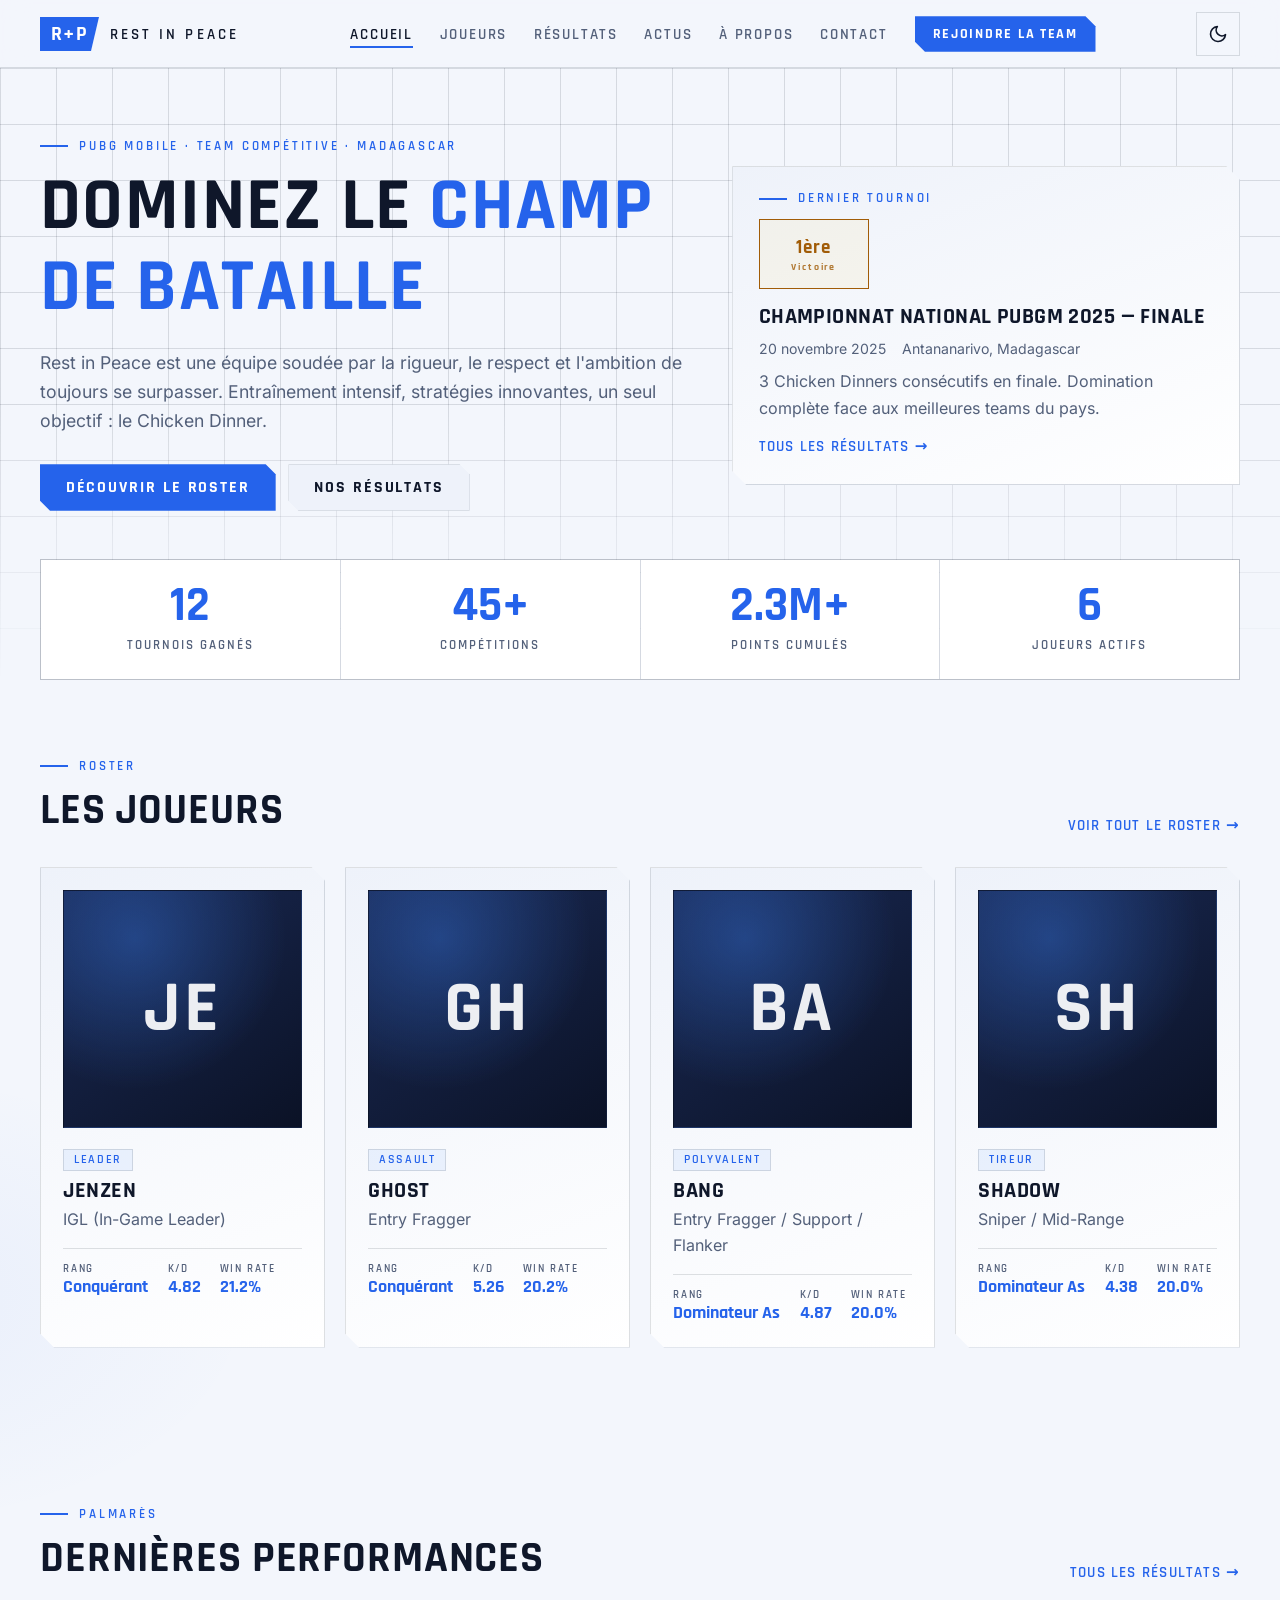
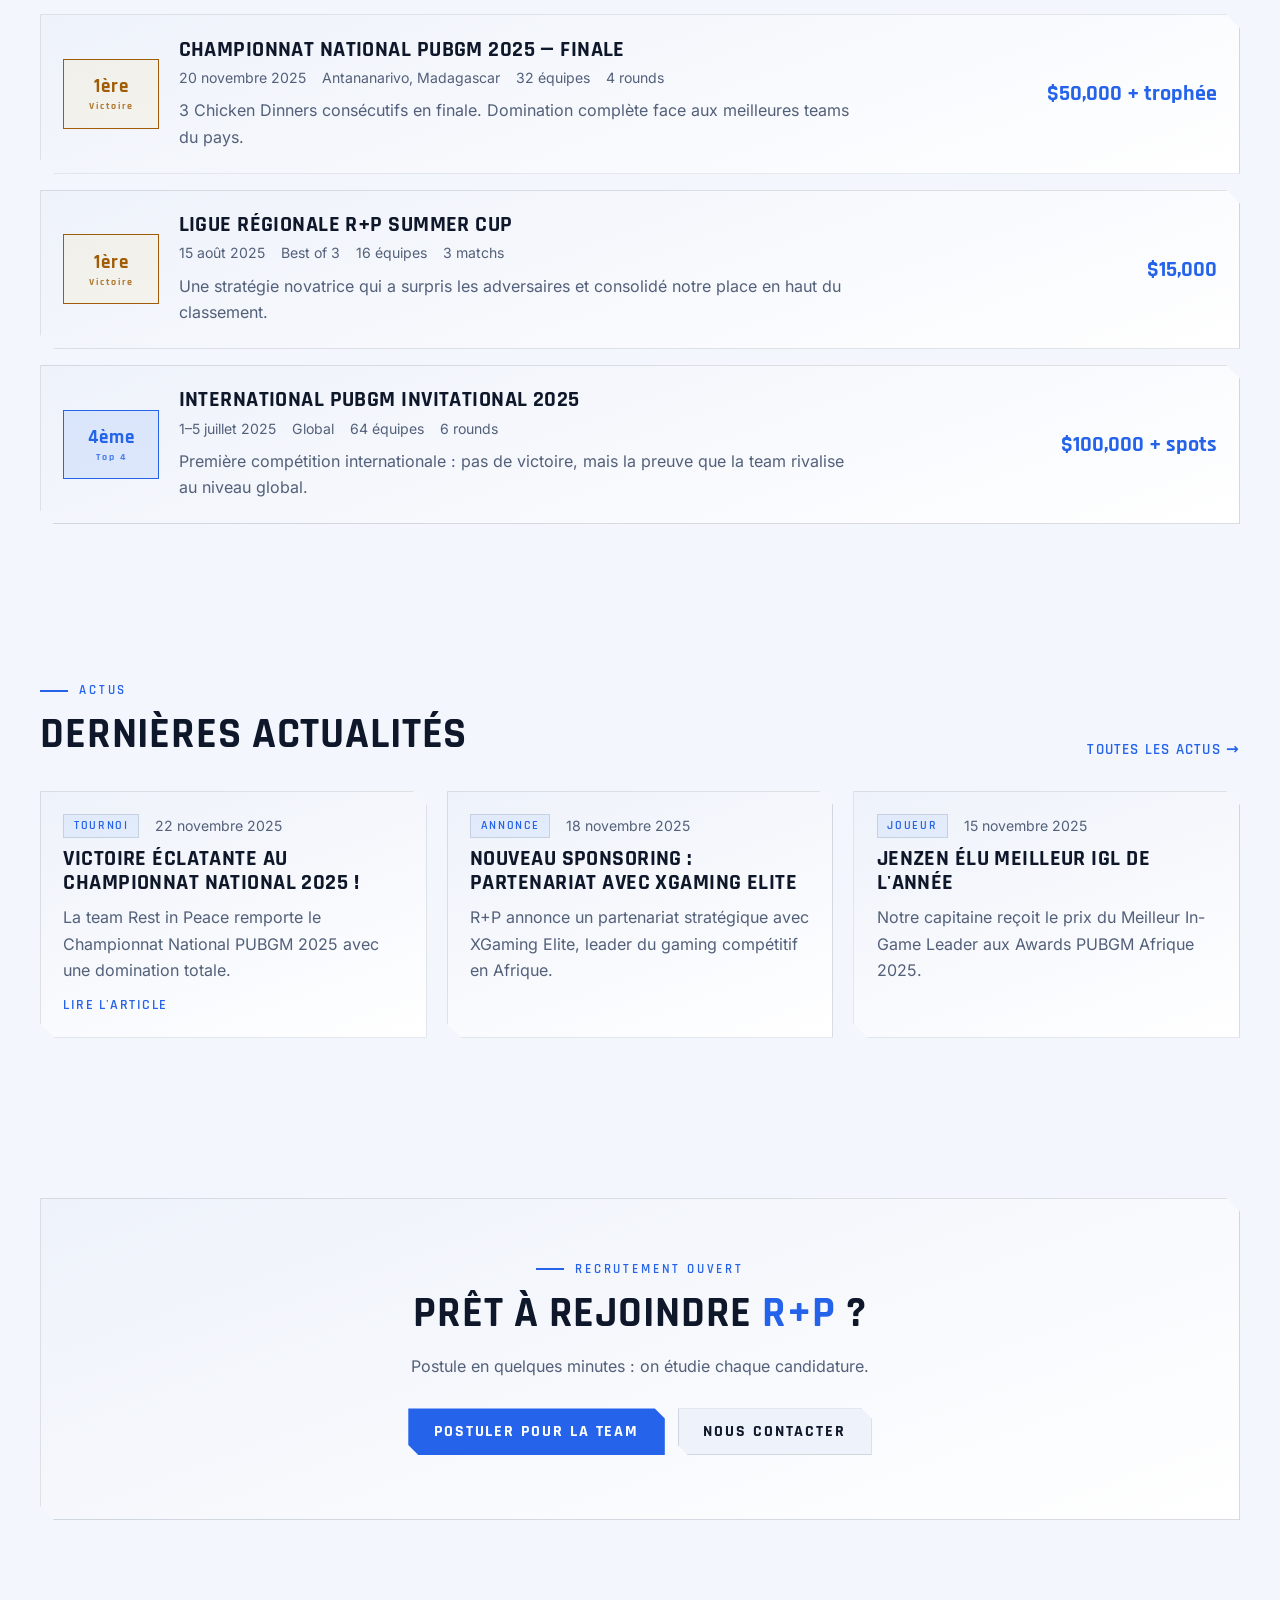
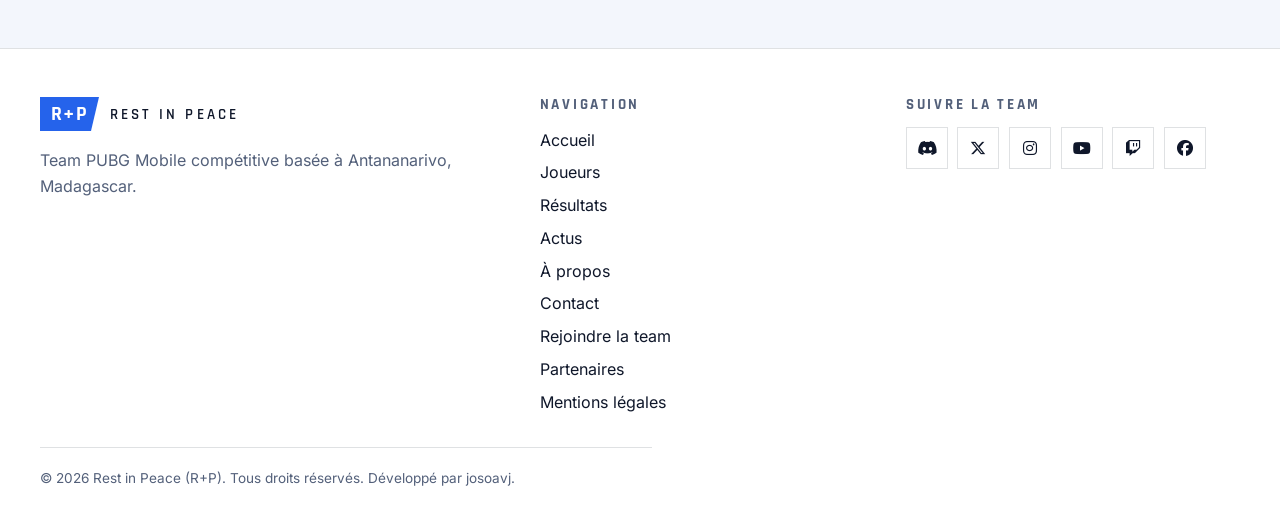
==== commit a9966c44: "style(html): reformater et indenter la structure de la page d'accueil" ====
--- a/index.html
+++ b/index.html
@@ -1,41 +1,119 @@
 <!DOCTYPE html>
 <html lang="fr">
 <head>
-<meta charset="UTF-8">
-<meta name="viewport" content="width=device-width, initial-scale=1, viewport-fit=cover">
-<title>R+P Rest in Peace — Team PUBG Mobile compétitive à Madagascar</title>
-<meta name="description" content="Rest in Peace (R+P), team PUBG Mobile compétitive : roster, résultats, actualités et recrutement.">
-<meta name="theme-color" content="#06080d">
-<meta name="color-scheme" content="dark light">
-<link rel="canonical" href="https://josoavj.github.io/restPeacePUBGM/">
-<meta property="og:type" content="website">
-<meta property="og:site_name" content="R+P Rest in Peace">
-<meta property="og:locale" content="fr_FR">
-<meta property="og:title" content="R+P Rest in Peace — Team PUBG Mobile compétitive à Madagascar">
-<meta property="og:description" content="Rest in Peace (R+P), team PUBG Mobile compétitive : roster, résultats, actualités et recrutement.">
-<meta property="og:url" content="https://josoavj.github.io/restPeacePUBGM/">
-<meta property="og:image" content="https://josoavj.github.io/restPeacePUBGM/assets/og-image.png">
-<meta property="og:image:width" content="1200">
-<meta property="og:image:height" content="630">
-<meta name="twitter:card" content="summary_large_image">
-<script>(()=>{let t;try{t=localStorage.getItem('theme')}catch(e){}t=t||(matchMedia('(prefers-color-scheme: light)').matches?'light':'dark');document.documentElement.dataset.theme=t})()</script>
-<link rel="icon" href="assets/favicon.svg" type="image/svg+xml">
-<link rel="apple-touch-icon" href="assets/apple-touch-icon.png">
-<link rel="preconnect" href="https://cdnjs.cloudflare.com" crossorigin>
-<link rel="stylesheet" href="https://cdnjs.cloudflare.com/ajax/libs/font-awesome/6.5.1/css/all.min.css" media="print" onload="this.media='all'" crossorigin="anonymous" referrerpolicy="no-referrer">
-<noscript><link rel="stylesheet" href="https://cdnjs.cloudflare.com/ajax/libs/font-awesome/6.5.1/css/all.min.css" crossorigin="anonymous" referrerpolicy="no-referrer"><style>.reveal{opacity:1!important;transform:none!important}</style></noscript>
-<link rel="preload" href="assets/fonts/rajdhani-700.woff2" as="font" type="font/woff2" crossorigin>
-<link rel="preload" href="assets/fonts/inter-400.woff2" as="font" type="font/woff2" crossorigin>
-<link rel="stylesheet" href="css/style.css">
-<script src="js/main.js" defer></script>
-<script type="application/ld+json">{"@context":"https://schema.org","@type":"Organization","name":"Rest in Peace (R+P)","alternateName":"R+P","url":"https://josoavj.github.io/restPeacePUBGM/","logo":"https://josoavj.github.io/restPeacePUBGM/assets/og-image.png","description":"Team PUBG Mobile compétitive basée à Antananarivo, Madagascar."}</script>
+    <meta charset="UTF-8">
+    <meta name="viewport" content="width=device-width, initial-scale=1, viewport-fit=cover">
+    <title>R+P Rest in Peace - Team PUBG Mobile compétitive à Madagascar</title>
+    <meta name="description" content="Rest in Peace (R+P), team PUBG Mobile compétitive : roster, résultats, actualités et recrutement.">
+    <meta name="theme-color" content="#06080d">
+    <meta name="color-scheme" content="dark light">
+    <link rel="canonical" href="https://josoavj.github.io/restPeacePUBGM/">
+    <meta property="og:type" content="website">
+    <meta property="og:site_name" content="R+P Rest in Peace">
+    <meta property="og:locale" content="fr_FR">
+    <meta property="og:title" content="R+P Rest in Peace — Team PUBG Mobile compétitive à Madagascar">
+    <meta property="og:description" content="Rest in Peace (R+P), team PUBG Mobile compétitive : roster, résultats, actualités et recrutement.">
+    <meta property="og:url" content="https://josoavj.github.io/restPeacePUBGM/">
+    <meta property="og:image" content="https://josoavj.github.io/restPeacePUBGM/assets/og-image.png">
+    <meta property="og:image:width" content="1200">
+    <meta property="og:image:height" content="630">
+    <meta name="twitter:card" content="summary_large_image">
+    <script>(()=>{let t;try{t=localStorage.getItem('theme')}catch(e){}t=t||(matchMedia('(prefers-color-scheme: light)').matches?'light':'dark');document.documentElement.dataset.theme=t})()</script>
+    <link rel="icon" href="assets/favicon.svg" type="image/svg+xml">
+    <link rel="apple-touch-icon" href="assets/apple-touch-icon.png">
+    <link rel="preconnect" href="https://cdnjs.cloudflare.com" crossorigin>
+    <link rel="stylesheet" href="https://cdnjs.cloudflare.com/ajax/libs/font-awesome/6.5.1/css/all.min.css" media="print" onload="this.media='all'" crossorigin="anonymous" referrerpolicy="no-referrer">
+    <noscript>
+        <link rel="stylesheet" href="https://cdnjs.cloudflare.com/ajax/libs/font-awesome/6.5.1/css/all.min.css" crossorigin="anonymous" referrerpolicy="no-referrer">
+        <style>.reveal{opacity:1!important;transform:none!important}</style>
+    </noscript>
+    <link rel="preload" href="assets/fonts/rajdhani-700.woff2" as="font" type="font/woff2" crossorigin>
+    <link rel="preload" href="assets/fonts/inter-400.woff2" as="font" type="font/woff2" crossorigin>
+    <link rel="stylesheet" href="css/style.css">
+    <script src="js/main.js" defer></script>
+    <script type="application/ld+json">{"@context":"https://schema.org","@type":"Organization","name":"Rest in Peace (R+P)","alternateName":"R+P","url":"https://josoavj.github.io/restPeacePUBGM/","logo":"https://josoavj.github.io/restPeacePUBGM/assets/og-image.png","description":"Team PUBG Mobile compétitive basée à Antananarivo, Madagascar."}</script>
 </head>
 <body data-page="index">
-<a class="skip" href="#main">Aller au contenu</a>
-<div id="site-header"><noscript><nav class="nojs" aria-label="Navigation principale"><a href="index.html">Accueil</a><a href="joueur.html">Joueurs</a><a href="results.html">Résultats</a><a href="news.html">Actus</a><a href="about.html">À propos</a><a href="contact.html">Contact</a><a href="inscription.html">Rejoindre la team</a></nav></noscript></div>
-<main id="main">
-<section class="hero"><div class="container hero-grid"><div><p class="eyebrow">PUBG Mobile · Team compétitive · Madagascar</p><h1>Dominez le <span class="grad">champ de bataille</span></h1><p class="lead">Rest in Peace est une équipe soudée par la rigueur, le respect et l'ambition de toujours se surpasser. Entraînement intensif, stratégies innovantes, un seul objectif : le Chicken Dinner.</p><div class="actions"><a class="btn btn-primary" href="joueur.html">Découvrir le roster</a><a class="btn btn-ghost" href="results.html">Nos résultats</a></div></div><div class="hero-card cut" data-render="latest"></div></div><div class="container"><div class="stats" data-render="stats"></div></div></section><section class="section "><div class="container"><header class="section-head"><div><p class="eyebrow">Roster</p><h2>Les joueurs</h2></div><a class="link-more" href="joueur.html">Voir tout le roster</a></header><div class="grid" data-render="players" data-limit="4"></div></div></section><section class="section "><div class="container"><header class="section-head"><div><p class="eyebrow">Palmarès</p><h2>Dernières performances</h2></div><a class="link-more" href="results.html">Tous les résultats</a></header><div class="t-list" data-render="results" data-limit="3"></div></div></section><section class="section "><div class="container"><header class="section-head"><div><p class="eyebrow">Actus</p><h2>Dernières actualités</h2></div><a class="link-more" href="news.html">Toutes les actus</a></header><div class="grid wide" data-render="news" data-limit="3"></div></div></section><section class="section"><div class="container card cut center" style="padding:clamp(2rem,6vw,4rem)"><p class="eyebrow" style="justify-content:center">Recrutement ouvert</p><h2>Prêt à rejoindre <span class="grad">R+P</span> ?</h2><p class="muted" style="margin-top:1rem">Postule en quelques minutes : on étudie chaque candidature.</p><div class="actions"><a class="btn btn-primary" href="inscription.html">Postuler pour la team</a><a class="btn btn-ghost" href="contact.html">Nous contacter</a></div></div></section>
-</main>
-<div id="site-footer"></div>
+    <a class="skip" href="#main">Aller au contenu</a>
+    <div id="site-header">
+        <noscript>
+            <nav class="nojs" aria-label="Navigation principale">
+                <a href="index.html">Accueil</a>
+                <a href="joueur.html">Joueurs</a>
+                <a href="results.html">Résultats</a>
+                <a href="news.html">Actus</a>
+                <a href="about.html">À propos</a>
+                <a href="contact.html">Contact</a>
+                <a href="inscription.html">Rejoindre la team</a>
+            </nav>
+        </noscript>
+    </div>
+    <main id="main">
+        <section class="hero">
+            <div class="container hero-grid">
+                <div>
+                    <p class="eyebrow">PUBG Mobile · Team compétitive · Madagascar</p>
+                    <h1>Dominez le <span class="grad">champ de bataille</span></h1>
+                    <p class="lead">Rest in Peace est une équipe soudée par la rigueur, le respect et l'ambition de toujours se surpasser. Entraînement intensif, stratégies innovantes, un seul objectif : le Chicken Dinner.</p>
+                    <div class="actions">
+                        <a class="btn btn-primary" href="joueur.html">Découvrir le roster</a>
+                        <a class="btn btn-ghost" href="results.html">Nos résultats</a>
+                    </div>
+                </div>
+                <div class="hero-card cut" data-render="latest"></div>
+            </div>
+            <div class="container">
+                <div class="stats" data-render="stats"></div>
+            </div>
+        </section>
+        <section class="section">
+            <div class="container">
+                <header class="section-head">
+                    <div>
+                        <p class="eyebrow">Roster</p>
+                        <h2>Les joueurs</h2>
+                    </div>
+                    <a class="link-more" href="joueur.html">Voir tout le roster</a>
+                </header>
+                <div class="grid" data-render="players" data-limit="4"></div>
+            </div>
+        </section>
+        <section class="section">
+            <div class="container">
+                <header class="section-head">
+                    <div>
+                        <p class="eyebrow">Palmarès</p>
+                        <h2>Dernières performances</h2>
+                    </div>
+                    <a class="link-more" href="results.html">Tous les résultats</a>
+                </header>
+                <div class="t-list" data-render="results" data-limit="3"></div>
+            </div>
+        </section>
+        <section class="section">
+            <div class="container">
+                <header class="section-head">
+                    <div>
+                        <p class="eyebrow">Actus</p>
+                        <h2>Dernières actualités</h2>
+                    </div>
+                    <a class="link-more" href="news.html">Toutes les actus</a>
+                </header>
+                <div class="grid wide" data-render="news" data-limit="3"></div>
+            </div>
+        </section>
+        <section class="section">
+            <div class="container card cut center" style="padding:clamp(2rem,6vw,4rem)">
+                <p class="eyebrow" style="justify-content:center">Recrutement ouvert</p>
+                <h2>Prêt à rejoindre <span class="grad">R+P</span> ?</h2>
+                <p class="muted" style="margin-top:1rem">Postule en quelques minutes : on étudie chaque candidature.</p>
+                <div class="actions">
+                    <a class="btn btn-primary" href="inscription.html">Postuler pour la team</a>
+                    <a class="btn btn-ghost" href="contact.html">Nous contacter</a>
+                </div>
+            </div>
+        </section>
+    </main>
+    <div id="site-footer"></div>
 </body>
 </html>
--- a/css/style.css
+++ b/css/style.css
@@ -1,5 +1,10 @@
+@font-face{font-family:'Rajdhani';font-style:normal;font-weight:600;font-display:swap;src:url(../assets/fonts/rajdhani-600.woff2) format('woff2')}
+@font-face{font-family:'Rajdhani';font-style:normal;font-weight:700;font-display:swap;src:url(../assets/fonts/rajdhani-700.woff2) format('woff2')}
+@font-face{font-family:'Inter';font-style:normal;font-weight:400;font-display:swap;src:url(../assets/fonts/inter-400.woff2) format('woff2')}
+@font-face{font-family:'Inter';font-style:normal;font-weight:500;font-display:swap;src:url(../assets/fonts/inter-500.woff2) format('woff2')}
+@font-face{font-family:'Inter';font-style:normal;font-weight:600;font-display:swap;src:url(../assets/fonts/inter-600.woff2) format('woff2')}
 /* R+P — design system esport (un seul fichier). Tokens en tête, composants ensuite. */
-:root{color-scheme:dark;--header-bg:rgba(6,8,13,.72);--glow-1:rgba(37,99,235,.2);--glow-2:rgba(59,130,246,.08);--bg:#06080d;--bg-2:#0b0f18;--surface:#101624;--surface-2:#161e32;--line:rgba(255,255,255,.09);--text:#e9edf6;--muted:#8d98b0;--blue:#3b82f6;--blue-d:#2563eb;--gold:#ffc83d;--danger:#ff4d6a;--cut:14px;--nav-h:68px;--maxw:1200px;--ff-head:'Rajdhani','Segoe UI',system-ui,sans-serif;--ff-body:'Inter','Segoe UI',system-ui,sans-serif}
+:root{color-scheme:dark;--header-bg:rgba(6,8,13,.72);--glow-1:rgba(37,99,235,.2);--glow-2:rgba(59,130,246,.08);--bg:#06080d;--bg-2:#0b0f18;--surface:#101624;--surface-2:#161e32;--line:rgba(255,255,255,.09);--text:#e9edf6;--muted:#8d98b0;--blue:#3b82f6;--blue-d:#2563eb;--gold:#ffc83d;--danger:#ff4d6a;--cut:14px;--nav-h:68px;--maxw:1200px;--ff-head:'Rajdhani','Arial Narrow','Segoe UI',system-ui,sans-serif;--ff-body:'Inter','Segoe UI',system-ui,sans-serif}
 *,*::before,*::after{box-sizing:border-box;margin:0}
 html{scroll-behavior:smooth;scroll-padding-top:calc(var(--nav-h) + 16px);-webkit-text-size-adjust:100%}
 body{font:400 1rem/1.65 var(--ff-body);color:var(--text);background:var(--bg);background-image:radial-gradient(60rem 30rem at 85% -10%,var(--glow-1),transparent 60%),radial-gradient(40rem 24rem at -10% 35%,var(--glow-2),transparent 60%);min-height:100svh;overflow-x:hidden;padding-top:var(--nav-h)}
@@ -46,7 +51,7 @@
 .nav-open .backdrop{opacity:1;visibility:visible}
 @media (max-width:1120px){
  .burger{display:flex}
- .nav-links{position:fixed;top:0;right:0;bottom:0;width:min(86vw,360px);flex-direction:column;align-items:stretch;gap:0;padding:calc(var(--nav-h) + 1rem) 1.5rem 2rem;background:var(--bg-2);border-left:1px solid var(--line);transform:translateX(100%);visibility:hidden;transition:transform .3s,visibility .3s;z-index:1}
+ .nav-links{overflow-y:auto;overscroll-behavior:contain;position:fixed;top:0;right:0;bottom:0;width:min(86vw,360px);flex-direction:column;align-items:stretch;gap:0;padding:calc(var(--nav-h) + 1rem) 1.5rem 2rem;background:var(--bg-2);border-left:1px solid var(--line);transform:translateX(100%);visibility:hidden;transition:transform .3s,visibility .3s;z-index:1}
  .nav-open .nav-links{transform:none;visibility:visible}
  .nav-links a:not(.btn){padding:1rem .25rem;font-size:1.3rem;border-bottom:1px solid var(--line)}
  .nav-links a:not(.btn)::after{display:none}
@@ -166,4 +171,5 @@
 .nojs{display:flex;flex-wrap:wrap;gap:.5rem 1.2rem;padding:1rem}
 .prose{max-width:75ch}.prose h2{font-size:1.5rem;margin:2.2rem 0 .8rem}.prose p,.prose li{color:var(--muted);margin-bottom:.7rem}.prose ul{padding-left:1.2rem}.prose strong{color:var(--text)}
 [data-render=players]{min-height:300px}[data-render=results],[data-render=news]{min-height:220px}
-@media (min-width:1121px) and (max-width:1359px){.brand-name{display:none}}
+@media (min-width:1121px) and (max-width:1199px){.brand-name{display:none}}
+@media (max-width:359px){.brand-name{display:none}}
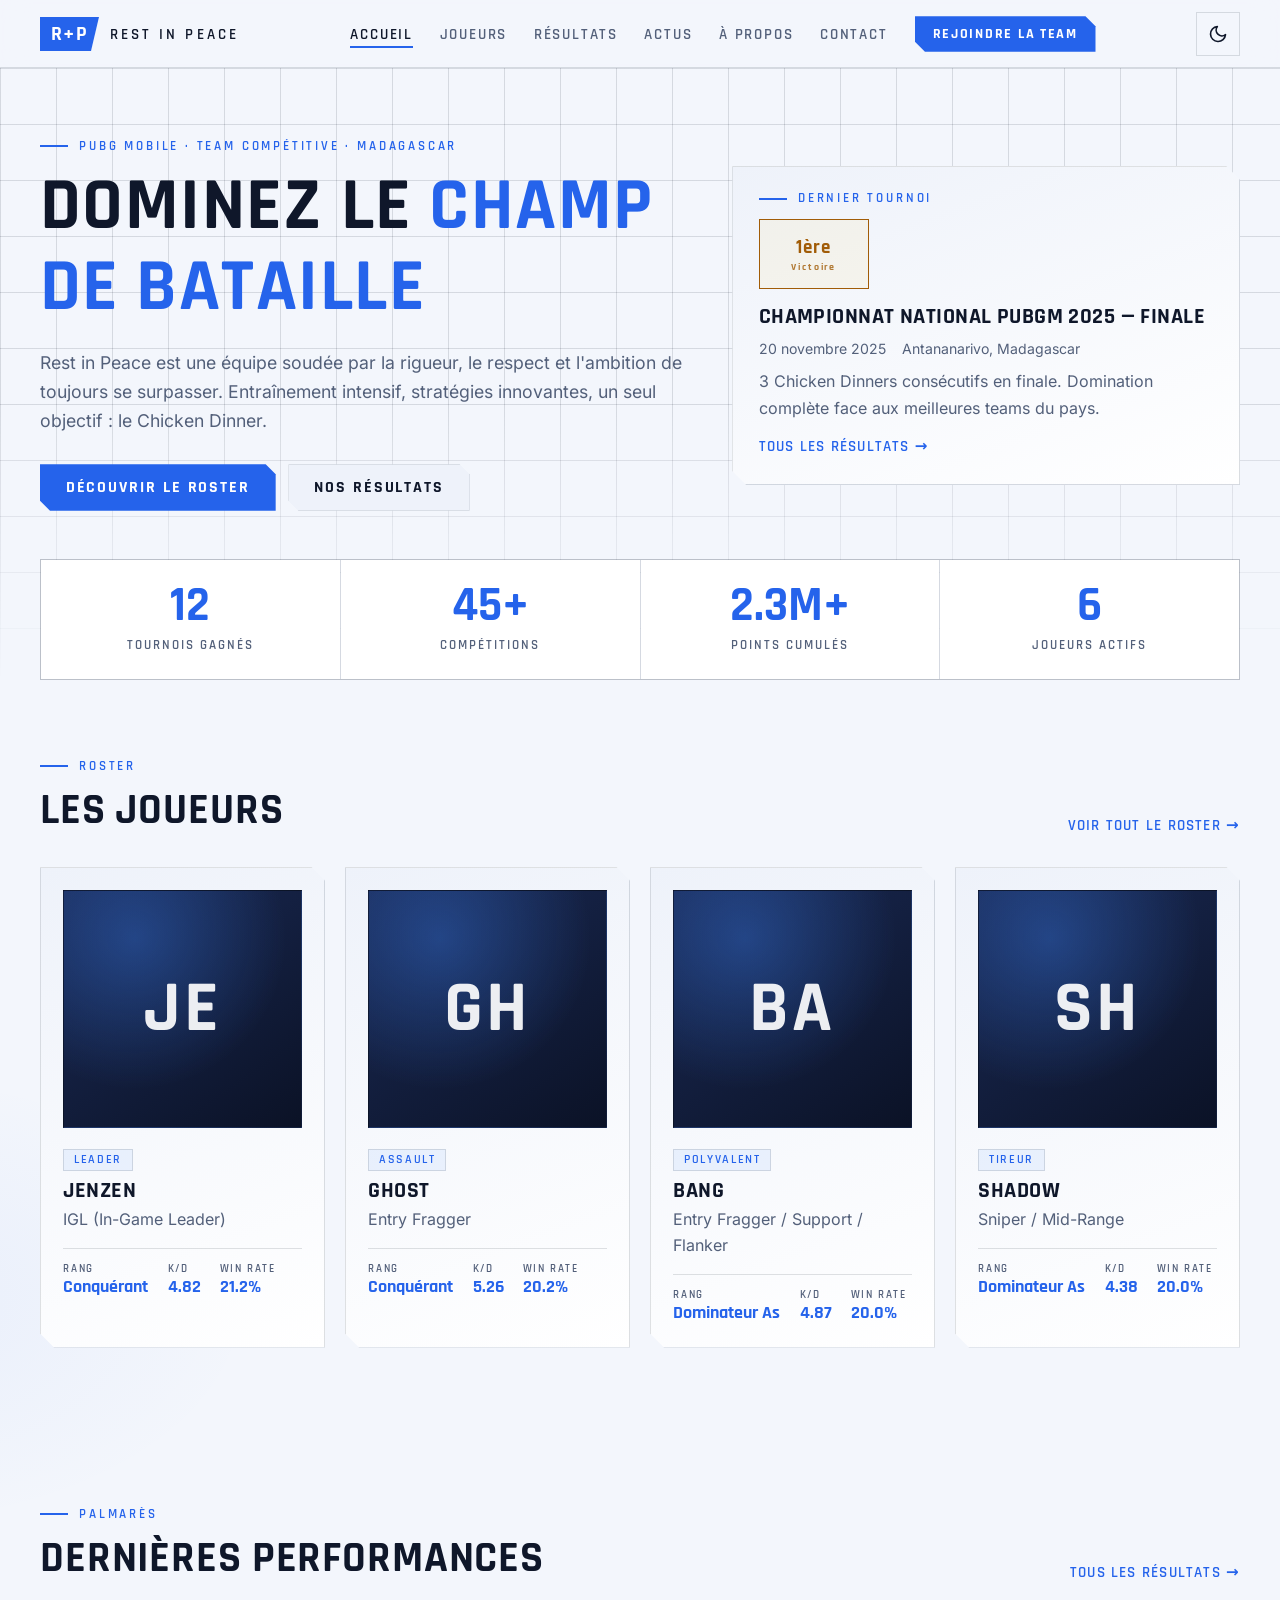
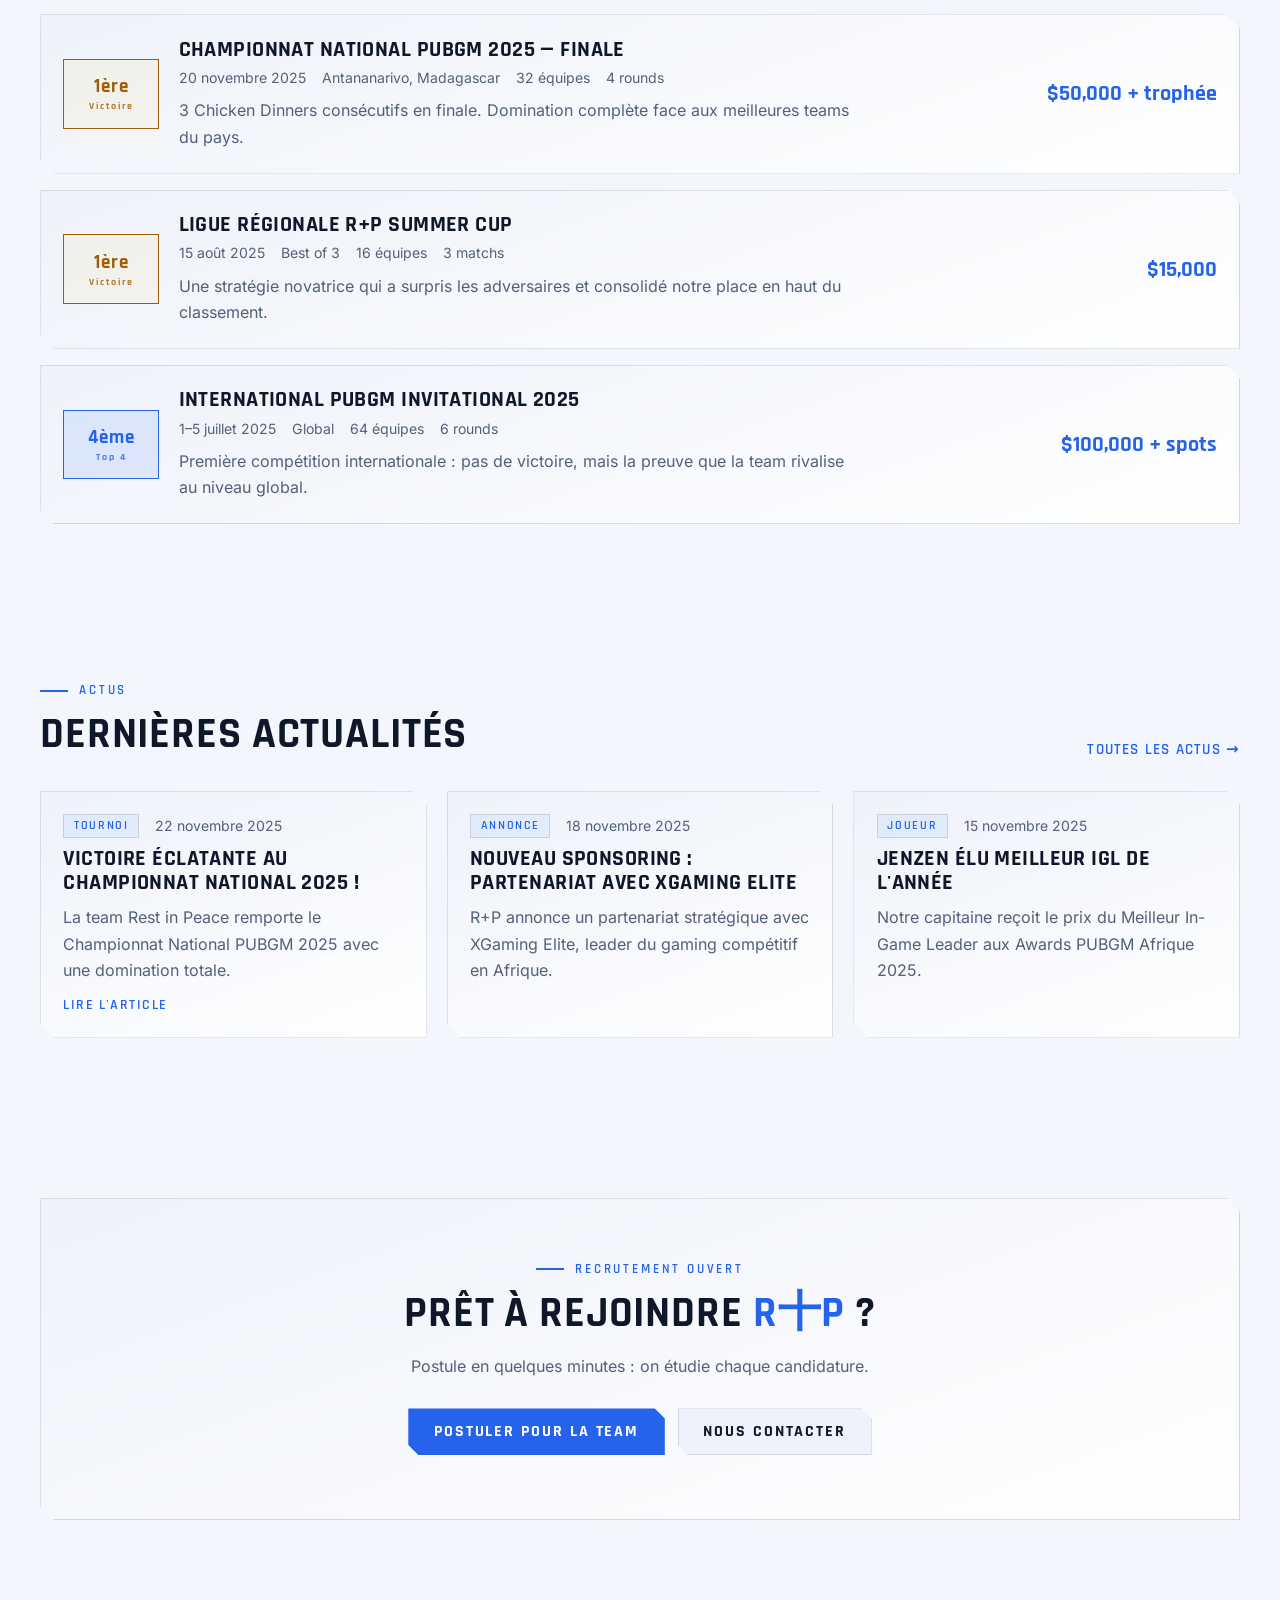
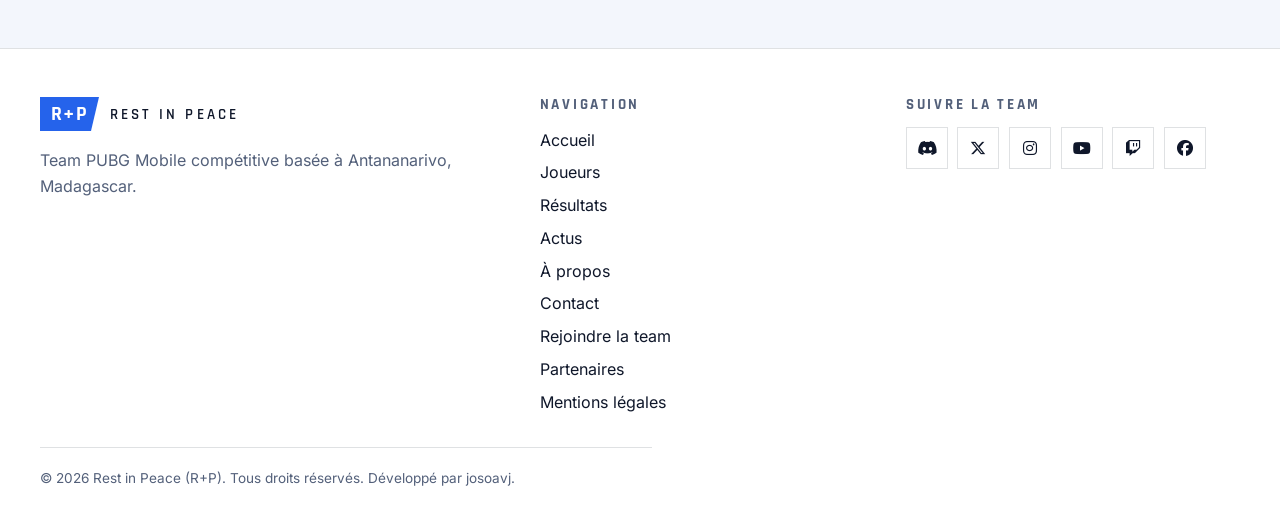
==== commit 8ae229ad: "refactor(html): précharger la police du logo R十P et mettre à jour les métadonnées de l'accueil" ====
--- a/index.html
+++ b/index.html
@@ -3,16 +3,16 @@
 <head>
     <meta charset="UTF-8">
     <meta name="viewport" content="width=device-width, initial-scale=1, viewport-fit=cover">
-    <title>R+P Rest in Peace - Team PUBG Mobile compétitive à Madagascar</title>
-    <meta name="description" content="Rest in Peace (R+P), team PUBG Mobile compétitive : roster, résultats, actualités et recrutement.">
+    <title>R十P Rest in Peace - Team PUBG Mobile compétitive à Madagascar</title>
+    <meta name="description" content="Rest in Peace (R十P), team PUBG Mobile compétitive : roster, résultats, actualités et recrutement.">
     <meta name="theme-color" content="#06080d">
     <meta name="color-scheme" content="dark light">
     <link rel="canonical" href="https://josoavj.github.io/restPeacePUBGM/">
     <meta property="og:type" content="website">
-    <meta property="og:site_name" content="R+P Rest in Peace">
+    <meta property="og:site_name" content="R十P Rest in Peace">
     <meta property="og:locale" content="fr_FR">
-    <meta property="og:title" content="R+P Rest in Peace — Team PUBG Mobile compétitive à Madagascar">
-    <meta property="og:description" content="Rest in Peace (R+P), team PUBG Mobile compétitive : roster, résultats, actualités et recrutement.">
+    <meta property="og:title" content="R十P Rest in Peace — Team PUBG Mobile compétitive à Madagascar">
+    <meta property="og:description" content="Rest in Peace (R十P), team PUBG Mobile compétitive : roster, résultats, actualités et recrutement.">
     <meta property="og:url" content="https://josoavj.github.io/restPeacePUBGM/">
     <meta property="og:image" content="https://josoavj.github.io/restPeacePUBGM/assets/og-image.png">
     <meta property="og:image:width" content="1200">
@@ -29,9 +29,10 @@
     </noscript>
     <link rel="preload" href="assets/fonts/rajdhani-700.woff2" as="font" type="font/woff2" crossorigin>
     <link rel="preload" href="assets/fonts/inter-400.woff2" as="font" type="font/woff2" crossorigin>
+    <link rel="preload" href="assets/fonts/rp-symbol-ten.woff2" as="font" type="font/woff2" crossorigin>
     <link rel="stylesheet" href="css/style.css">
     <script src="js/main.js" defer></script>
-    <script type="application/ld+json">{"@context":"https://schema.org","@type":"Organization","name":"Rest in Peace (R+P)","alternateName":"R+P","url":"https://josoavj.github.io/restPeacePUBGM/","logo":"https://josoavj.github.io/restPeacePUBGM/assets/og-image.png","description":"Team PUBG Mobile compétitive basée à Antananarivo, Madagascar."}</script>
+    <script type="application/ld+json">{"@context":"https://schema.org","@type":"Organization","name":"Rest in Peace (R十P)","alternateName":"R十P","url":"https://josoavj.github.io/restPeacePUBGM/","logo":"https://josoavj.github.io/restPeacePUBGM/assets/og-image.png","description":"Team PUBG Mobile compétitive basée à Antananarivo, Madagascar."}</script>
 </head>
 <body data-page="index">
     <a class="skip" href="#main">Aller au contenu</a>
@@ -105,7 +106,7 @@
         <section class="section">
             <div class="container card cut center" style="padding:clamp(2rem,6vw,4rem)">
                 <p class="eyebrow" style="justify-content:center">Recrutement ouvert</p>
-                <h2>Prêt à rejoindre <span class="grad">R+P</span> ?</h2>
+                <h2>Prêt à rejoindre <span class="grad">R十P</span> ?</h2>
                 <p class="muted" style="margin-top:1rem">Postule en quelques minutes : on étudie chaque candidature.</p>
                 <div class="actions">
                     <a class="btn btn-primary" href="inscription.html">Postuler pour la team</a>
--- a/css/style.css
+++ b/css/style.css
@@ -1,175 +1,1464 @@
-@font-face{font-family:'Rajdhani';font-style:normal;font-weight:600;font-display:swap;src:url(../assets/fonts/rajdhani-600.woff2) format('woff2')}
-@font-face{font-family:'Rajdhani';font-style:normal;font-weight:700;font-display:swap;src:url(../assets/fonts/rajdhani-700.woff2) format('woff2')}
-@font-face{font-family:'Inter';font-style:normal;font-weight:400;font-display:swap;src:url(../assets/fonts/inter-400.woff2) format('woff2')}
-@font-face{font-family:'Inter';font-style:normal;font-weight:500;font-display:swap;src:url(../assets/fonts/inter-500.woff2) format('woff2')}
-@font-face{font-family:'Inter';font-style:normal;font-weight:600;font-display:swap;src:url(../assets/fonts/inter-600.woff2) format('woff2')}
+@font-face {
+  font-family: 'Rajdhani';
+  font-style: normal;
+  font-weight: 600;
+  font-display: swap;
+  src: url(../assets/fonts/rajdhani-600.woff2) format('woff2');
+}
+
+@font-face {
+  font-family: 'Rajdhani';
+  font-style: normal;
+  font-weight: 700;
+  font-display: swap;
+  src: url(../assets/fonts/rajdhani-700.woff2) format('woff2');
+}
+
+@font-face {
+  font-family: 'Inter';
+  font-style: normal;
+  font-weight: 400;
+  font-display: swap;
+  src: url(../assets/fonts/inter-400.woff2) format('woff2');
+}
+
+@font-face {
+  font-family: 'Inter';
+  font-style: normal;
+  font-weight: 500;
+  font-display: swap;
+  src: url(../assets/fonts/inter-500.woff2) format('woff2');
+}
+
+@font-face {
+  font-family: 'Inter';
+  font-style: normal;
+  font-weight: 600;
+  font-display: swap;
+  src: url(../assets/fonts/inter-600.woff2) format('woff2');
+}
+
 /* R+P — design system esport (un seul fichier). Tokens en tête, composants ensuite. */
-:root{color-scheme:dark;--header-bg:rgba(6,8,13,.72);--glow-1:rgba(37,99,235,.2);--glow-2:rgba(59,130,246,.08);--bg:#06080d;--bg-2:#0b0f18;--surface:#101624;--surface-2:#161e32;--line:rgba(255,255,255,.09);--text:#e9edf6;--muted:#8d98b0;--blue:#3b82f6;--blue-d:#2563eb;--gold:#ffc83d;--danger:#ff4d6a;--cut:14px;--nav-h:68px;--maxw:1200px;--ff-head:'Rajdhani','Arial Narrow','Segoe UI',system-ui,sans-serif;--ff-body:'Inter','Segoe UI',system-ui,sans-serif}
-*,*::before,*::after{box-sizing:border-box;margin:0}
-html{scroll-behavior:smooth;scroll-padding-top:calc(var(--nav-h) + 16px);-webkit-text-size-adjust:100%}
-body{font:400 1rem/1.65 var(--ff-body);color:var(--text);background:var(--bg);background-image:radial-gradient(60rem 30rem at 85% -10%,var(--glow-1),transparent 60%),radial-gradient(40rem 24rem at -10% 35%,var(--glow-2),transparent 60%);min-height:100svh;overflow-x:hidden;padding-top:var(--nav-h)}
-body.nav-open{overflow:hidden}
-img,svg{max-width:100%;display:block}
-a{color:var(--blue);text-decoration:none}a:hover{color:var(--text)}
-h1,h2,h3,h4{font-family:var(--ff-head);line-height:1.1;text-transform:uppercase;letter-spacing:.02em;font-weight:700}
-h1{font-size:clamp(2rem,7vw,4.6rem)}h1,h2,h3{overflow-wrap:break-word}h2{font-size:clamp(1.8rem,4vw,2.7rem)}h3{font-size:1.35rem}
-p{max-width:68ch}.muted{color:var(--muted)}
-:focus-visible{outline:2px solid var(--blue);outline-offset:3px}
-.skip{position:absolute;left:-999px;top:8px;background:var(--blue);color:#000;padding:.5rem 1rem;z-index:300}.skip:focus{left:8px}
-.container{width:min(100% - 2rem,var(--maxw));margin-inline:auto}
-.section{padding-block:clamp(2.5rem,7vw,5rem)}
-.eyebrow{font:600 .8rem/1 var(--ff-head);letter-spacing:.22em;text-transform:uppercase;color:var(--blue);display:flex;align-items:center;gap:.7rem;margin-bottom:.9rem}
-.eyebrow::before{content:"";width:28px;height:2px;background:var(--blue)}
-.grad{color:var(--blue)}
-.section-head{display:flex;flex-wrap:wrap;align-items:flex-end;justify-content:space-between;gap:.5rem 1.5rem;margin-bottom:2rem}
-.link-more{font:600 .95rem var(--ff-head);letter-spacing:.08em;text-transform:uppercase}
-.link-more::after{content:" →"}
-.cut{clip-path:polygon(0 0,calc(100% - var(--cut)) 0,100% var(--cut),100% 100%,var(--cut) 100%,0 calc(100% - var(--cut)))}
+:root {
+  color-scheme: dark;
+  --header-bg: rgba(6, 8, 13, 0.72);
+  --glow-1: rgba(37, 99, 235, 0.2);
+  --glow-2: rgba(59, 130, 246, 0.08);
+  --bg: #06080d;
+  --bg-2: #0b0f18;
+  --surface: #101624;
+  --surface-2: #161e32;
+  --line: rgba(255, 255, 255, 0.09);
+  --text: #e9edf6;
+  --muted: #8d98b0;
+  --blue: #3b82f6;
+  --blue-d: #2563eb;
+  --gold: #ffc83d;
+  --danger: #ff4d6a;
+  --cut: 14px;
+  --nav-h: 68px;
+  --maxw: 1200px;
+  --ff-head: 'Rajdhani', 'Arial Narrow', 'Segoe UI', system-ui, sans-serif;
+  --ff-body: 'Inter', 'Segoe UI', system-ui, sans-serif;
+}
+
+*,
+*::before,
+*::after {
+  box-sizing: border-box;
+  margin: 0;
+}
+
+html {
+  scroll-behavior: smooth;
+  scroll-padding-top: calc(var(--nav-h) + 16px);
+  -webkit-text-size-adjust: 100%;
+}
+
+body {
+  font: 400 1rem/1.65 var(--ff-body);
+  color: var(--text);
+  background: var(--bg);
+  background-image:
+    radial-gradient(60rem 30rem at 85% -10%, var(--glow-1), transparent 60%),
+    radial-gradient(40rem 24rem at -10% 35%, var(--glow-2), transparent 60%);
+  min-height: 100svh;
+  overflow-x: hidden;
+  padding-top: var(--nav-h);
+}
+
+body.nav-open {
+  overflow: hidden;
+}
+
+img,
+svg {
+  max-width: 100%;
+  display: block;
+}
+
+a {
+  color: var(--blue);
+  text-decoration: none;
+}
+
+a:hover {
+  color: var(--text);
+}
+
+h1,
+h2,
+h3,
+h4 {
+  font-family: var(--ff-head);
+  line-height: 1.1;
+  text-transform: uppercase;
+  letter-spacing: 0.02em;
+  font-weight: 700;
+}
+
+h1 {
+  font-size: clamp(2rem, 7vw, 4.6rem);
+}
+
+h1,
+h2,
+h3 {
+  overflow-wrap: break-word;
+}
+
+h2 {
+  font-size: clamp(1.8rem, 4vw, 2.7rem);
+}
+
+h3 {
+  font-size: 1.35rem;
+}
+
+p {
+  max-width: 68ch;
+}
+
+.muted {
+  color: var(--muted);
+}
+
+:focus-visible {
+  outline: 2px solid var(--blue);
+  outline-offset: 3px;
+}
+
+.skip {
+  position: absolute;
+  left: -999px;
+  top: 8px;
+  background: var(--blue);
+  color: #000;
+  padding: 0.5rem 1rem;
+  z-index: 300;
+}
+
+.skip:focus {
+  left: 8px;
+}
+
+.container {
+  width: min(100% - 2rem, var(--maxw));
+  margin-inline: auto;
+}
+
+.section {
+  padding-block: clamp(2.5rem, 7vw, 5rem);
+}
+
+.eyebrow {
+  font: 600 0.8rem/1 var(--ff-head);
+  letter-spacing: 0.22em;
+  text-transform: uppercase;
+  color: var(--blue);
+  display: flex;
+  align-items: center;
+  gap: 0.7rem;
+  margin-bottom: 0.9rem;
+}
+
+.eyebrow::before {
+  content: "";
+  width: 28px;
+  height: 2px;
+  background: var(--blue);
+}
+
+.grad {
+  color: var(--blue);
+}
+
+.section-head {
+  display: flex;
+  flex-wrap: wrap;
+  align-items: flex-end;
+  justify-content: space-between;
+  gap: 0.5rem 1.5rem;
+  margin-bottom: 2rem;
+}
+
+.link-more {
+  font: 600 0.95rem var(--ff-head);
+  letter-spacing: 0.08em;
+  text-transform: uppercase;
+}
+
+.link-more::after {
+  content: " →";
+}
+
+.cut {
+  clip-path: polygon(
+    0 0,
+    calc(100% - var(--cut)) 0,
+    100% var(--cut),
+    100% 100%,
+    var(--cut) 100%,
+    0 calc(100% - var(--cut))
+  );
+}
+
 /* Thème clair : seuls les tokens changent */
-:root[data-theme=light]{color-scheme:light;--bg:#f3f6fc;--bg-2:#fff;--surface:#fff;--surface-2:#eef2fa;--line:rgba(15,23,42,.13);--text:#0f172a;--muted:#53607a;--blue:#2563eb;--gold:#a15c07;--danger:#c81e3a;--header-bg:rgba(243,246,252,.82);--glow-1:rgba(37,99,235,.12);--glow-2:rgba(37,99,235,.05)}
+:root[data-theme=light] {
+  color-scheme: light;
+  --bg: #f3f6fc;
+  --bg-2: #fff;
+  --surface: #fff;
+  --surface-2: #eef2fa;
+  --line: rgba(15, 23, 42, 0.13);
+  --text: #0f172a;
+  --muted: #53607a;
+  --blue: #2563eb;
+  --gold: #a15c07;
+  --danger: #c81e3a;
+  --header-bg: rgba(243, 246, 252, 0.82);
+  --glow-1: rgba(37, 99, 235, 0.12);
+  --glow-2: rgba(37, 99, 235, 0.05);
+}
+
 /* Header / navigation */
-.site-header{position:fixed;inset:0 0 auto 0;height:var(--nav-h);z-index:100}
-.site-header::before{content:"";position:absolute;inset:0;z-index:-1;background:var(--header-bg);backdrop-filter:blur(14px);-webkit-backdrop-filter:blur(14px);border-bottom:1px solid var(--line)}
-.progress{position:absolute;left:0;bottom:-1px;height:2px;width:100%;background:var(--blue);transform:scaleX(0);transform-origin:left}
-.nav{height:100%;display:flex;align-items:center;justify-content:space-between;gap:1rem}
-.brand,.nav-links a,.brand-name{white-space:nowrap}
-.brand{display:flex;align-items:center;gap:.7rem;color:var(--text)}
-.brand-mark{font:700 1.25rem var(--ff-head);letter-spacing:.06em;padding:.25rem .7rem;background:var(--blue-d);color:#fff;clip-path:polygon(0 0,100% 0,calc(100% - 8px) 100%,0 100%)}
-.brand-name{font:600 .95rem var(--ff-head);letter-spacing:.2em;text-transform:uppercase}
-.nav-links{display:flex;align-items:center;gap:.25rem}
-.nav-links a:not(.btn){position:relative;padding:.5rem .7rem;color:var(--muted);font:600 .95rem var(--ff-head);letter-spacing:.12em;text-transform:uppercase}
-.nav-links a:not(.btn)::after{content:"";position:absolute;left:.7rem;right:.7rem;bottom:.2rem;height:2px;background:var(--blue);transform:scaleX(0);transform-origin:left;transition:transform .25s}
-.nav-links a:not(.btn):hover,.nav-links a[aria-current=page]{color:var(--text)}
-.nav-links a:not(.btn):hover::after,.nav-links a[aria-current=page]::after{transform:scaleX(1)}
-.nav-cta{margin-left:.75rem}
-.burger{display:none;width:44px;height:44px;background:none;border:1px solid var(--line);flex-direction:column;justify-content:center;align-items:center;gap:5px;cursor:pointer;z-index:2}
-.burger span{width:20px;height:2px;background:var(--text);transition:transform .25s,opacity .2s}
-.nav-open .burger span:nth-child(1){transform:translateY(7px) rotate(45deg)}
-.nav-open .burger span:nth-child(2){opacity:0}
-.nav-open .burger span:nth-child(3){transform:translateY(-7px) rotate(-45deg)}
-.backdrop{position:fixed;inset:0;background:rgba(0,0,0,.6);opacity:0;visibility:hidden;transition:opacity .3s;z-index:90}
-.nav-open .backdrop{opacity:1;visibility:visible}
-@media (max-width:1120px){
- .burger{display:flex}
- .nav-links{overflow-y:auto;overscroll-behavior:contain;position:fixed;top:0;right:0;bottom:0;width:min(86vw,360px);flex-direction:column;align-items:stretch;gap:0;padding:calc(var(--nav-h) + 1rem) 1.5rem 2rem;background:var(--bg-2);border-left:1px solid var(--line);transform:translateX(100%);visibility:hidden;transition:transform .3s,visibility .3s;z-index:1}
- .nav-open .nav-links{transform:none;visibility:visible}
- .nav-links a:not(.btn){padding:1rem .25rem;font-size:1.3rem;border-bottom:1px solid var(--line)}
- .nav-links a:not(.btn)::after{display:none}
- .nav-links a[aria-current=page]{color:var(--blue)}
- .nav-cta{margin:1.5rem 0 0}
-}
+.site-header {
+  position: fixed;
+  inset: 0 0 auto 0;
+  height: var(--nav-h);
+  z-index: 100;
+}
+
+.site-header::before {
+  content: "";
+  position: absolute;
+  inset: 0;
+  z-index: -1;
+  background: var(--header-bg);
+  backdrop-filter: blur(14px);
+  -webkit-backdrop-filter: blur(14px);
+  border-bottom: 1px solid var(--line);
+}
+
+.progress {
+  position: absolute;
+  left: 0;
+  bottom: -1px;
+  height: 2px;
+  width: 100%;
+  background: var(--blue);
+  transform: scaleX(0);
+  transform-origin: left;
+}
+
+.nav {
+  height: 100%;
+  display: flex;
+  align-items: center;
+  justify-content: space-between;
+  gap: 1rem;
+}
+
+.brand,
+.nav-links a,
+.brand-name {
+  white-space: nowrap;
+}
+
+.brand {
+  display: flex;
+  align-items: center;
+  gap: 0.7rem;
+  color: var(--text);
+}
+
+.brand-mark {
+  font: 700 1.25rem var(--ff-head);
+  letter-spacing: 0.06em;
+  padding: 0.25rem 0.7rem;
+  background: var(--blue-d);
+  color: #fff;
+  clip-path: polygon(0 0, 100% 0, calc(100% - 8px) 100%, 0 100%);
+}
+
+.brand-name {
+  font: 600 0.95rem var(--ff-head);
+  letter-spacing: 0.2em;
+  text-transform: uppercase;
+}
+
+.nav-links {
+  display: flex;
+  align-items: center;
+  gap: 0.25rem;
+}
+
+.nav-links a:not(.btn) {
+  position: relative;
+  padding: 0.5rem 0.7rem;
+  color: var(--muted);
+  font: 600 0.95rem var(--ff-head);
+  letter-spacing: 0.12em;
+  text-transform: uppercase;
+}
+
+.nav-links a:not(.btn)::after {
+  content: "";
+  position: absolute;
+  left: 0.7rem;
+  right: 0.7rem;
+  bottom: 0.2rem;
+  height: 2px;
+  background: var(--blue);
+  transform: scaleX(0);
+  transform-origin: left;
+  transition: transform 0.25s;
+}
+
+.nav-links a:not(.btn):hover,
+.nav-links a[aria-current=page] {
+  color: var(--text);
+}
+
+.nav-links a:not(.btn):hover::after,
+.nav-links a[aria-current=page]::after {
+  transform: scaleX(1);
+}
+
+.nav-cta {
+  margin-left: 0.75rem;
+}
+
+.burger {
+  display: none;
+  width: 44px;
+  height: 44px;
+  background: none;
+  border: 1px solid var(--line);
+  flex-direction: column;
+  justify-content: center;
+  align-items: center;
+  gap: 5px;
+  cursor: pointer;
+  z-index: 2;
+}
+
+.burger span {
+  width: 20px;
+  height: 2px;
+  background: var(--text);
+  transition: transform 0.25s, opacity 0.2s;
+}
+
+.nav-open .burger span:nth-child(1) {
+  transform: translateY(7px) rotate(45deg);
+}
+
+.nav-open .burger span:nth-child(2) {
+  opacity: 0;
+}
+
+.nav-open .burger span:nth-child(3) {
+  transform: translateY(-7px) rotate(-45deg);
+}
+
+.backdrop {
+  position: fixed;
+  inset: 0;
+  background: rgba(0, 0, 0, 0.6);
+  opacity: 0;
+  visibility: hidden;
+  transition: opacity 0.3s;
+  z-index: 90;
+}
+
+.nav-open .backdrop {
+  opacity: 1;
+  visibility: visible;
+}
+
+@media (max-width: 1120px) {
+  .burger {
+    display: flex;
+  }
+
+  .nav-links {
+    overflow-y: auto;
+    overscroll-behavior: contain;
+    position: fixed;
+    top: 0;
+    right: 0;
+    bottom: 0;
+    width: min(86vw, 360px);
+    flex-direction: column;
+    align-items: stretch;
+    gap: 0;
+    padding: calc(var(--nav-h) + 1rem) 1.5rem 2rem;
+    background: var(--bg-2);
+    border-left: 1px solid var(--line);
+    transform: translateX(100%);
+    visibility: hidden;
+    transition: transform 0.3s, visibility 0.3s;
+    z-index: 1;
+  }
+
+  .nav-open .nav-links {
+    transform: none;
+    visibility: visible;
+  }
+
+  .nav-links a:not(.btn) {
+    padding: 1rem 0.25rem;
+    font-size: 1.3rem;
+    border-bottom: 1px solid var(--line);
+  }
+
+  .nav-links a:not(.btn)::after {
+    display: none;
+  }
+
+  .nav-links a[aria-current=page] {
+    color: var(--blue);
+  }
+
+  .nav-cta {
+    margin: 1.5rem 0 0;
+  }
+}
+
 /* Boutons */
-.btn{display:inline-flex;align-items:center;justify-content:center;gap:.6rem;padding:.8rem 1.6rem;border:0;cursor:pointer;font:700 1rem var(--ff-head);letter-spacing:.12em;text-transform:uppercase;clip-path:polygon(0 0,calc(100% - 10px) 0,100% 10px,100% 100%,10px 100%,0 calc(100% - 10px));transition:transform .2s,filter .2s}
-.btn:hover{transform:translateY(-2px);filter:brightness(1.12)}
-.btn-primary{background:var(--blue-d);color:#fff}.btn-primary:hover{color:#fff}
-.btn-ghost{background:var(--surface-2);color:var(--text);box-shadow:inset 0 0 0 1px var(--line)}
-.btn-sm{padding:.55rem 1.1rem;font-size:.9rem}
-.actions{display:flex;flex-wrap:wrap;gap:.8rem;margin-top:1.8rem}
+.btn {
+  display: inline-flex;
+  align-items: center;
+  justify-content: center;
+  gap: 0.6rem;
+  padding: 0.8rem 1.6rem;
+  border: 0;
+  cursor: pointer;
+  font: 700 1rem var(--ff-head);
+  letter-spacing: 0.12em;
+  text-transform: uppercase;
+  clip-path: polygon(
+    0 0,
+    calc(100% - 10px) 0,
+    100% 10px,
+    100% 100%,
+    10px 100%,
+    0 calc(100% - 10px)
+  );
+  transition: transform 0.2s, filter 0.2s;
+}
+
+.btn:hover {
+  transform: translateY(-2px);
+  filter: brightness(1.12);
+}
+
+.btn-primary {
+  background: var(--blue-d);
+  color: #fff;
+}
+
+.btn-primary:hover {
+  color: #fff;
+}
+
+.btn-ghost {
+  background: var(--surface-2);
+  color: var(--text);
+  box-shadow: inset 0 0 0 1px var(--line);
+}
+
+.btn-sm {
+  padding: 0.55rem 1.1rem;
+  font-size: 0.9rem;
+}
+
+.actions {
+  display: flex;
+  flex-wrap: wrap;
+  gap: 0.8rem;
+  margin-top: 1.8rem;
+}
+
 /* Hero */
-.hero{position:relative;isolation:isolate;padding-block:clamp(2rem,6vw,4.5rem) 0}
-.hero::before{content:"";position:absolute;inset:0;z-index:-1;background-image:linear-gradient(var(--line) 1px,transparent 1px),linear-gradient(90deg,var(--line) 1px,transparent 1px);background-size:56px 56px;-webkit-mask-image:linear-gradient(#000 55%,transparent);mask-image:linear-gradient(#000 55%,transparent)}
-.hero-grid{display:grid;grid-template-columns:1.3fr 1fr;gap:2rem;align-items:center}
-.hero .lead,.page-hero .lead{font-size:1.1rem;color:var(--muted);margin-top:1.2rem}
-.hero-card{padding:1.6rem;background:linear-gradient(160deg,var(--surface-2),var(--surface));border:1px solid var(--line)}
-.page-hero{padding-block:clamp(2.5rem,7vw,4.5rem) 1rem}
-@media (max-width:860px){.hero-grid{grid-template-columns:1fr}}
+.hero {
+  position: relative;
+  isolation: isolate;
+  padding-block: clamp(2rem, 6vw, 4.5rem) 0;
+}
+
+.hero::before {
+  content: "";
+  position: absolute;
+  inset: 0;
+  z-index: -1;
+  background-image:
+    linear-gradient(var(--line) 1px, transparent 1px),
+    linear-gradient(90deg, var(--line) 1px, transparent 1px);
+  background-size: 56px 56px;
+  -webkit-mask-image: linear-gradient(#000 55%, transparent);
+  mask-image: linear-gradient(#000 55%, transparent);
+}
+
+.hero-grid {
+  display: grid;
+  grid-template-columns: 1.3fr 1fr;
+  gap: 2rem;
+  align-items: center;
+}
+
+.hero .lead,
+.page-hero .lead {
+  font-size: 1.1rem;
+  color: var(--muted);
+  margin-top: 1.2rem;
+}
+
+.hero-card {
+  padding: 1.6rem;
+  background: linear-gradient(160deg, var(--surface-2), var(--surface));
+  border: 1px solid var(--line);
+}
+
+.page-hero {
+  padding-block: clamp(2.5rem, 7vw, 4.5rem) 1rem;
+}
+
+@media (max-width: 860px) {
+  .hero-grid {
+    grid-template-columns: 1fr;
+  }
+}
+
 /* Grilles et cartes */
-.grid{display:grid;gap:1.25rem;grid-template-columns:repeat(auto-fit,minmax(min(100%,260px),1fr))}
-.grid>*{min-width:0}
-.grid.wide{grid-template-columns:repeat(auto-fit,minmax(min(100%,340px),1fr))}
-.card{background:linear-gradient(160deg,var(--surface-2),var(--surface));border:1px solid var(--line);padding:1.4rem;color:var(--text);transition:transform .25s,border-color .25s,box-shadow .25s;display:block}
-a.card:hover,.card.hover:hover{transform:translateY(-4px);border-color:rgba(59,130,246,.5);box-shadow:0 12px 40px -12px rgba(59,130,246,.35);color:var(--text)}
-.chip{display:inline-block;padding:.15rem .6rem;font:600 .75rem var(--ff-head);letter-spacing:.14em;text-transform:uppercase;border:1px solid var(--line);color:var(--blue);background:rgba(59,130,246,.08)}
-.stats{display:grid;grid-template-columns:repeat(4,1fr);gap:1px;background:var(--line);border:1px solid var(--line);margin-top:3rem}
-.stat{background:var(--bg-2);padding:1.4rem 1rem;text-align:center}
-.stat b{display:block;font:700 clamp(2rem,5vw,3rem)/1 var(--ff-head);color:var(--blue)}
-.stat span{font:600 .8rem var(--ff-head);letter-spacing:.16em;text-transform:uppercase;color:var(--muted)}
-@media (max-width:640px){.stats{grid-template-columns:repeat(2,1fr)}}
+.grid {
+  display: grid;
+  gap: 1.25rem;
+  grid-template-columns: repeat(auto-fit, minmax(min(100%, 260px), 1fr));
+}
+
+.grid > * {
+  min-width: 0;
+}
+
+.grid.wide {
+  grid-template-columns: repeat(auto-fit, minmax(min(100%, 340px), 1fr));
+}
+
+.card {
+  background: linear-gradient(160deg, var(--surface-2), var(--surface));
+  border: 1px solid var(--line);
+  padding: 1.4rem;
+  color: var(--text);
+  transition: transform 0.25s, border-color 0.25s, box-shadow 0.25s;
+  display: block;
+}
+
+a.card:hover,
+.card.hover:hover {
+  transform: translateY(-4px);
+  border-color: rgba(59, 130, 246, 0.5);
+  box-shadow: 0 12px 40px -12px rgba(59, 130, 246, 0.35);
+  color: var(--text);
+}
+
+.chip {
+  display: inline-block;
+  padding: 0.15rem 0.6rem;
+  font: 600 0.75rem var(--ff-head);
+  letter-spacing: 0.14em;
+  text-transform: uppercase;
+  border: 1px solid var(--line);
+  color: var(--blue);
+  background: rgba(59, 130, 246, 0.08);
+}
+
+.stats {
+  display: grid;
+  grid-template-columns: repeat(4, 1fr);
+  gap: 1px;
+  background: var(--line);
+  border: 1px solid var(--line);
+  margin-top: 3rem;
+}
+
+.stat {
+  background: var(--bg-2);
+  padding: 1.4rem 1rem;
+  text-align: center;
+}
+
+.stat b {
+  display: block;
+  font: 700 clamp(2rem, 5vw, 3rem)/1 var(--ff-head);
+  color: var(--blue);
+}
+
+.stat span {
+  font: 600 0.8rem var(--ff-head);
+  letter-spacing: 0.16em;
+  text-transform: uppercase;
+  color: var(--muted);
+}
+
+@media (max-width: 640px) {
+  .stats {
+    grid-template-columns: repeat(2, 1fr);
+  }
+}
+
 /* Joueurs */
-.avatar{aspect-ratio:1;display:grid;place-items:center;margin-bottom:1rem;font:700 clamp(3rem,9vw,4.5rem) var(--ff-head);letter-spacing:.05em;color:rgba(255,255,255,.92);background:radial-gradient(circle at 30% 20%,rgba(59,130,246,.35),transparent 60%),linear-gradient(145deg,#1a2a55,#0b1226);border:1px solid var(--line)}
-.player h3{margin:.5rem 0 .2rem}
-.mini{display:flex;flex-wrap:wrap;gap:.8rem 1.2rem;margin-top:1rem;padding-top:.8rem;border-top:1px solid var(--line)}
-.mini dt{font:600 .7rem var(--ff-head);letter-spacing:.14em;text-transform:uppercase;color:var(--muted)}
-.mini dd{font:700 1.1rem var(--ff-head);color:var(--blue)}
-.profile{display:grid;grid-template-columns:minmax(220px,320px) 1fr;gap:2rem;align-items:start}
-.profile .avatar{margin:0}
-@media (max-width:760px){.profile{grid-template-columns:1fr}.profile .avatar{max-width:260px}}
-.tags{display:flex;flex-wrap:wrap;gap:.5rem;margin-top:1rem}
-.list-check{list-style:none;padding:0;display:grid;gap:.6rem}
-.list-check li{padding-left:1.6rem;position:relative}
-.list-check li::before{content:"";position:absolute;left:0;top:.55em;width:.7rem;height:.7rem;background:var(--blue);clip-path:polygon(0 0,100% 50%,0 100%)}
+.avatar {
+  aspect-ratio: 1;
+  display: grid;
+  place-items: center;
+  margin-bottom: 1rem;
+  font: 700 clamp(3rem, 9vw, 4.5rem) var(--ff-head);
+  letter-spacing: 0.05em;
+  color: rgba(255, 255, 255, 0.92);
+  background:
+    radial-gradient(circle at 30% 20%, rgba(59, 130, 246, 0.35), transparent 60%),
+    linear-gradient(145deg, #1a2a55, #0b1226);
+  border: 1px solid var(--line);
+}
+
+.player h3 {
+  margin: 0.5rem 0 0.2rem;
+}
+
+.mini {
+  display: flex;
+  flex-wrap: wrap;
+  gap: 0.8rem 1.2rem;
+  margin-top: 1rem;
+  padding-top: 0.8rem;
+  border-top: 1px solid var(--line);
+}
+
+.mini dt {
+  font: 600 0.7rem var(--ff-head);
+  letter-spacing: 0.14em;
+  text-transform: uppercase;
+  color: var(--muted);
+}
+
+.mini dd {
+  font: 700 1.1rem var(--ff-head);
+  color: var(--blue);
+}
+
+.profile {
+  display: grid;
+  grid-template-columns: minmax(220px, 320px) 1fr;
+  gap: 2rem;
+  align-items: start;
+}
+
+.profile .avatar {
+  margin: 0;
+}
+
+@media (max-width: 760px) {
+  .profile {
+    grid-template-columns: 1fr;
+  }
+
+  .profile .avatar {
+    max-width: 260px;
+  }
+}
+
+.tags {
+  display: flex;
+  flex-wrap: wrap;
+  gap: 0.5rem;
+  margin-top: 1rem;
+}
+
+.list-check {
+  list-style: none;
+  padding: 0;
+  display: grid;
+  gap: 0.6rem;
+}
+
+.list-check li {
+  padding-left: 1.6rem;
+  position: relative;
+}
+
+.list-check li::before {
+  content: "";
+  position: absolute;
+  left: 0;
+  top: 0.55em;
+  width: 0.7rem;
+  height: 0.7rem;
+  background: var(--blue);
+  clip-path: polygon(0 0, 100% 50%, 0 100%);
+}
+
 /* Filtres */
-.filters{display:flex;flex-wrap:wrap;gap:.5rem;margin-bottom:1.6rem}
-.filters button{padding:.5rem 1.1rem;background:var(--surface);border:1px solid var(--line);color:var(--muted);font:600 .9rem var(--ff-head);letter-spacing:.12em;text-transform:uppercase;cursor:pointer;transition:.2s}
-.filters button:hover{color:var(--text)}.filters button[aria-pressed=true]{background:var(--blue-d);color:#fff;border-color:transparent}
+.filters {
+  display: flex;
+  flex-wrap: wrap;
+  gap: 0.5rem;
+  margin-bottom: 1.6rem;
+}
+
+.filters button {
+  padding: 0.5rem 1.1rem;
+  background: var(--surface);
+  border: 1px solid var(--line);
+  color: var(--muted);
+  font: 600 0.9rem var(--ff-head);
+  letter-spacing: 0.12em;
+  text-transform: uppercase;
+  cursor: pointer;
+  transition: 0.2s;
+}
+
+.filters button:hover {
+  color: var(--text);
+}
+
+.filters button[aria-pressed=true] {
+  background: var(--blue-d);
+  color: #fff;
+  border-color: transparent;
+}
+
 /* Résultats */
-.t-list{display:grid;gap:1rem}
-.t-row{display:grid;grid-template-columns:96px 1fr auto;gap:1.2rem;align-items:center}
-.badge{display:grid;place-items:center;padding:.9rem .4rem;text-align:center;font:700 1.2rem var(--ff-head);letter-spacing:.05em;border:1px solid currentColor}
-.badge small{display:block;font-size:.65rem;letter-spacing:.18em;opacity:.8}
-.badge.gold{color:var(--gold);background:rgba(255,200,61,.08)}.badge.blue{color:var(--blue);background:rgba(59,130,246,.12)}.badge.grey{color:var(--muted);background:rgba(127,127,127,.1)}
-.t-row h3{margin-bottom:.3rem}.meta{display:flex;flex-wrap:wrap;gap:.3rem 1rem;color:var(--muted);font-size:.88rem}
-.prize{font:700 1.4rem var(--ff-head);color:var(--blue);text-align:right}
-@media (max-width:700px){.t-row{grid-template-columns:76px 1fr}.prize{grid-column:2;text-align:left}}
-.match{display:grid;grid-template-columns:1fr auto 1fr;gap:1rem;align-items:center;text-align:center}
-.match .team b{display:block;font:700 1.1rem var(--ff-head);letter-spacing:.1em}.match .score{font:700 2.2rem var(--ff-head);color:var(--muted)}.match .win{color:var(--blue)}
-.match .vs{font:700 .8rem var(--ff-head);color:var(--muted);letter-spacing:.2em}
+.t-list {
+  display: grid;
+  gap: 1rem;
+}
+
+.t-row {
+  display: grid;
+  grid-template-columns: 96px 1fr auto;
+  gap: 1.2rem;
+  align-items: center;
+}
+
+.badge {
+  display: grid;
+  place-items: center;
+  padding: 0.9rem 0.4rem;
+  text-align: center;
+  font: 700 1.2rem var(--ff-head);
+  letter-spacing: 0.05em;
+  border: 1px solid currentColor;
+}
+
+.badge small {
+  display: block;
+  font-size: 0.65rem;
+  letter-spacing: 0.18em;
+  opacity: 0.8;
+}
+
+.badge.gold {
+  color: var(--gold);
+  background: rgba(255, 200, 61, 0.08);
+}
+
+.badge.blue {
+  color: var(--blue);
+  background: rgba(59, 130, 246, 0.12);
+}
+
+.badge.grey {
+  color: var(--muted);
+  background: rgba(127, 127, 127, 0.1);
+}
+
+.t-row h3 {
+  margin-bottom: 0.3rem;
+}
+
+.meta {
+  display: flex;
+  flex-wrap: wrap;
+  gap: 0.3rem 1rem;
+  color: var(--muted);
+  font-size: 0.88rem;
+}
+
+.prize {
+  font: 700 1.4rem var(--ff-head);
+  color: var(--blue);
+  text-align: right;
+}
+
+@media (max-width: 700px) {
+  .t-row {
+    grid-template-columns: 76px 1fr;
+  }
+
+  .prize {
+    grid-column: 2;
+    text-align: left;
+  }
+}
+
+.match {
+  display: grid;
+  grid-template-columns: 1fr auto 1fr;
+  gap: 1rem;
+  align-items: center;
+  text-align: center;
+}
+
+.match .team b {
+  display: block;
+  font: 700 1.1rem var(--ff-head);
+  letter-spacing: 0.1em;
+}
+
+.match .score {
+  font: 700 2.2rem var(--ff-head);
+  color: var(--muted);
+}
+
+.match .win {
+  color: var(--blue);
+}
+
+.match .vs {
+  font: 700 0.8rem var(--ff-head);
+  color: var(--muted);
+  letter-spacing: 0.2em;
+}
+
 /* Actus */
-.news-card .meta{margin-bottom:.6rem}.news-card h3{margin-bottom:.6rem}
-details>summary{cursor:pointer;color:var(--blue);font:600 .9rem var(--ff-head);letter-spacing:.1em;text-transform:uppercase;margin-top:.8rem;list-style:none}
-details>summary::-webkit-details-marker{display:none}details[open]>summary{color:var(--text)}details p{margin-top:.7rem}
+.news-card .meta {
+  margin-bottom: 0.6rem;
+}
+
+.news-card h3 {
+  margin-bottom: 0.6rem;
+}
+
+details > summary {
+  cursor: pointer;
+  color: var(--blue);
+  font: 600 0.9rem var(--ff-head);
+  letter-spacing: 0.1em;
+  text-transform: uppercase;
+  margin-top: 0.8rem;
+  list-style: none;
+}
+
+details > summary::-webkit-details-marker {
+  display: none;
+}
+
+details[open] > summary {
+  color: var(--text);
+}
+
+details p {
+  margin-top: 0.7rem;
+}
+
 /* À propos */
-.timeline{position:relative;display:grid;gap:1.4rem;padding-left:1.8rem;border-left:2px solid var(--line)}
-.t-item{position:relative}.t-item::before{content:"";position:absolute;left:calc(-1.8rem - 7px);top:.4rem;width:12px;height:12px;background:var(--blue);transform:rotate(45deg)}
-.t-item time{font:700 .85rem var(--ff-head);letter-spacing:.16em;text-transform:uppercase;color:var(--blue)}
-.faq details{padding:1rem 1.2rem;background:var(--surface);border:1px solid var(--line);margin-bottom:.6rem}
-.faq summary{color:var(--text);font-size:1.05rem;margin:0}
+.timeline {
+  position: relative;
+  display: grid;
+  gap: 1.4rem;
+  padding-left: 1.8rem;
+  border-left: 2px solid var(--line);
+}
+
+.t-item {
+  position: relative;
+}
+
+.t-item::before {
+  content: "";
+  position: absolute;
+  left: calc(-1.8rem - 7px);
+  top: 0.4rem;
+  width: 12px;
+  height: 12px;
+  background: var(--blue);
+  transform: rotate(45deg);
+}
+
+.t-item time {
+  font: 700 0.85rem var(--ff-head);
+  letter-spacing: 0.16em;
+  text-transform: uppercase;
+  color: var(--blue);
+}
+
+.faq details {
+  padding: 1rem 1.2rem;
+  background: var(--surface);
+  border: 1px solid var(--line);
+  margin-bottom: 0.6rem;
+}
+
+.faq summary {
+  color: var(--text);
+  font-size: 1.05rem;
+  margin: 0;
+}
+
 /* Formulaires */
-.form{display:grid;gap:1.1rem;max-width:760px}
-.form-grid{display:grid;grid-template-columns:1fr 1fr;gap:1.1rem}
-@media (max-width:640px){.form-grid{grid-template-columns:1fr}}
-.field{display:grid;gap:.4rem}.field label,.field legend{font:600 .85rem var(--ff-head);letter-spacing:.14em;text-transform:uppercase;color:var(--muted)}
-input,select,textarea{width:100%;padding:.8rem .9rem;background:var(--bg-2);border:1px solid var(--line);color:var(--text);font:inherit;border-radius:0}
-input:focus,select:focus,textarea:focus{outline:none;border-color:var(--blue);box-shadow:0 0 0 3px rgba(59,130,246,.15)}
-fieldset.field{border:0;padding:0}.checks{display:flex;flex-wrap:wrap;gap:.5rem}
-.checks label{display:flex;align-items:center;gap:.4rem;padding:.45rem .8rem;border:1px solid var(--line);cursor:pointer;color:var(--text);font:500 .9rem var(--ff-body);letter-spacing:0;text-transform:none}
-.checks input{width:auto}.hp{position:absolute;left:-9999px}
-.alert{padding:.9rem 1.1rem;border-left:3px solid var(--blue);background:rgba(59,130,246,.08)}.alert.error{border-color:var(--danger);background:rgba(255,77,106,.1)}
-.contact-grid{display:grid;grid-template-columns:1.4fr 1fr;gap:2.5rem}@media (max-width:900px){.contact-grid{grid-template-columns:1fr}}
-.social-list{display:grid;gap:.7rem}.social-list a{display:flex;align-items:center;gap:.9rem;padding:.9rem 1.1rem;background:var(--surface);border:1px solid var(--line);color:var(--text)}.social-list a:hover{border-color:var(--blue)}.social-list i{width:1.4rem;text-align:center;color:var(--blue)}
+.form {
+  display: grid;
+  gap: 1.1rem;
+  max-width: 760px;
+}
+
+.form-grid {
+  display: grid;
+  grid-template-columns: 1fr 1fr;
+  gap: 1.1rem;
+}
+
+@media (max-width: 640px) {
+  .form-grid {
+    grid-template-columns: 1fr;
+  }
+}
+
+.field {
+  display: grid;
+  gap: 0.4rem;
+}
+
+.field label,
+.field legend {
+  font: 600 0.85rem var(--ff-head);
+  letter-spacing: 0.14em;
+  text-transform: uppercase;
+  color: var(--muted);
+}
+
+input,
+select,
+textarea {
+  width: 100%;
+  padding: 0.8rem 0.9rem;
+  background: var(--bg-2);
+  border: 1px solid var(--line);
+  color: var(--text);
+  font: inherit;
+  border-radius: 0;
+}
+
+input:focus,
+select:focus,
+textarea:focus {
+  outline: none;
+  border-color: var(--blue);
+  box-shadow: 0 0 0 3px rgba(59, 130, 246, 0.15);
+}
+
+fieldset.field {
+  border: 0;
+  padding: 0;
+}
+
+.checks {
+  display: flex;
+  flex-wrap: wrap;
+  gap: 0.5rem;
+}
+
+.checks label {
+  display: flex;
+  align-items: center;
+  gap: 0.4rem;
+  padding: 0.45rem 0.8rem;
+  border: 1px solid var(--line);
+  cursor: pointer;
+  color: var(--text);
+  font: 500 0.9rem var(--ff-body);
+  letter-spacing: 0;
+  text-transform: none;
+}
+
+.checks input {
+  width: auto;
+}
+
+.hp {
+  position: absolute;
+  left: -9999px;
+}
+
+.alert {
+  padding: 0.9rem 1.1rem;
+  border-left: 3px solid var(--blue);
+  background: rgba(59, 130, 246, 0.08);
+}
+
+.alert.error {
+  border-color: var(--danger);
+  background: rgba(255, 77, 106, 0.1);
+}
+
+.contact-grid {
+  display: grid;
+  grid-template-columns: 1.4fr 1fr;
+  gap: 2.5rem;
+}
+
+@media (max-width: 900px) {
+  .contact-grid {
+    grid-template-columns: 1fr;
+  }
+}
+
+.social-list {
+  display: grid;
+  gap: 0.7rem;
+}
+
+.social-list a {
+  display: flex;
+  align-items: center;
+  gap: 0.9rem;
+  padding: 0.9rem 1.1rem;
+  background: var(--surface);
+  border: 1px solid var(--line);
+  color: var(--text);
+}
+
+.social-list a:hover {
+  border-color: var(--blue);
+}
+
+.social-list i {
+  width: 1.4rem;
+  text-align: center;
+  color: var(--blue);
+}
+
 /* Footer */
-.site-footer{margin-top:3rem;border-top:1px solid var(--line);background:var(--bg-2);padding-block:3rem 1.5rem}
-.foot{display:grid;grid-template-columns:1.4fr 1fr 1fr;gap:2rem}@media (max-width:760px){.foot{grid-template-columns:1fr}}
-.foot h4{font-size:.95rem;letter-spacing:.18em;color:var(--muted);margin-bottom:.8rem}.foot ul{list-style:none;padding:0;display:grid;gap:.4rem}.foot a{color:var(--text)}.foot a:hover{color:var(--blue)}
-.socials{display:flex;gap:.6rem;flex-wrap:wrap}.socials a{width:42px;height:42px;display:grid;place-items:center;border:1px solid var(--line);color:var(--text)}.socials a:hover{border-color:var(--blue);color:var(--blue)}
-.copy{margin-top:2rem;padding-top:1.2rem;border-top:1px solid var(--line);color:var(--muted);font-size:.85rem}
-.to-top{position:fixed;right:1rem;bottom:calc(1rem + env(safe-area-inset-bottom));width:46px;height:46px;border:0;background:var(--blue-d);color:#fff;cursor:pointer;opacity:0;visibility:hidden;transform:translateY(10px);transition:.25s;z-index:80;clip-path:polygon(0 0,calc(100% - 10px) 0,100% 10px,100% 100%,0 100%)}
-.to-top.show{opacity:1;visibility:visible;transform:none}
-.reveal{opacity:0;transform:translateY(18px);transition:opacity .6s,transform .6s}.reveal.in{opacity:1;transform:none}
-.center{text-align:center}.center p,.center .actions{margin-inline:auto;justify-content:center}
-@media (prefers-reduced-motion:reduce){*{transition:none!important;animation:none!important;scroll-behavior:auto!important}.reveal{opacity:1;transform:none}}
+.site-footer {
+  margin-top: 3rem;
+  border-top: 1px solid var(--line);
+  background: var(--bg-2);
+  padding-block: 3rem 1.5rem;
+}
+
+.foot {
+  display: grid;
+  grid-template-columns: 1.4fr 1fr 1fr;
+  gap: 2rem;
+}
+
+@media (max-width: 760px) {
+  .foot {
+    grid-template-columns: 1fr;
+  }
+}
+
+.foot h4 {
+  font-size: 0.95rem;
+  letter-spacing: 0.18em;
+  color: var(--muted);
+  margin-bottom: 0.8rem;
+}
+
+.foot ul {
+  list-style: none;
+  padding: 0;
+  display: grid;
+  gap: 0.4rem;
+}
+
+.foot a {
+  color: var(--text);
+}
+
+.foot a:hover {
+  color: var(--blue);
+}
+
+.socials {
+  display: flex;
+  gap: 0.6rem;
+  flex-wrap: wrap;
+}
+
+.socials a {
+  width: 42px;
+  height: 42px;
+  display: grid;
+  place-items: center;
+  border: 1px solid var(--line);
+  color: var(--text);
+}
+
+.socials a:hover {
+  border-color: var(--blue);
+  color: var(--blue);
+}
+
+.copy {
+  margin-top: 2rem;
+  padding-top: 1.2rem;
+  border-top: 1px solid var(--line);
+  color: var(--muted);
+  font-size: 0.85rem;
+}
+
+.to-top {
+  position: fixed;
+  right: 1rem;
+  bottom: calc(1rem + env(safe-area-inset-bottom));
+  width: 46px;
+  height: 46px;
+  border: 0;
+  background: var(--blue-d);
+  color: #fff;
+  cursor: pointer;
+  opacity: 0;
+  visibility: hidden;
+  transform: translateY(10px);
+  transition: 0.25s;
+  z-index: 80;
+  clip-path: polygon(
+    0 0,
+    calc(100% - 10px) 0,
+    100% 10px,
+    100% 100%,
+    0 100%
+  );
+}
+
+.to-top.show {
+  opacity: 1;
+  visibility: visible;
+  transform: none;
+}
+
+.reveal {
+  opacity: 0;
+  transform: translateY(18px);
+  transition: opacity 0.6s, transform 0.6s;
+}
+
+.reveal.in {
+  opacity: 1;
+  transform: none;
+}
+
+.center {
+  text-align: center;
+}
+
+.center p,
+.center .actions {
+  margin-inline: auto;
+  justify-content: center;
+}
+
+@media (prefers-reduced-motion: reduce) {
+  * {
+    transition: none !important;
+    animation: none !important;
+    scroll-behavior: auto !important;
+  }
+
+  .reveal {
+    opacity: 1;
+    transform: none;
+  }
+}
 
 /* Profil joueur */
-.back{display:inline-block;margin-bottom:1.5rem}.back::after{content:none}.back::before{content:"← "}
-.p-head{display:grid;grid-template-columns:200px 1fr auto;gap:1.8rem;align-items:center}.p-head .avatar{margin:0}
-.rank{text-align:center;padding:1.2rem 1.6rem;border:1px solid var(--blue);background:rgba(59,130,246,.1)}
-.rank small{display:block;font:600 .7rem var(--ff-head);letter-spacing:.2em;text-transform:uppercase;color:var(--muted)}.rank b{display:block;font:700 1.7rem/1.1 var(--ff-head);text-transform:uppercase;color:var(--blue);margin:.3rem 0}.rank span{font-weight:600}
-@media (max-width:980px){.p-head{grid-template-columns:140px 1fr}.rank{grid-column:1/-1}}
-@media (max-width:560px){.p-head{grid-template-columns:1fr}.p-head .avatar{max-width:160px}}
-.stats.auto{grid-template-columns:repeat(auto-fit,minmax(150px,1fr));margin-top:0}
-.bar{display:grid;grid-template-columns:96px 1fr auto;gap:.8rem;align-items:center;margin-top:.8rem;font-size:.9rem}.bar span{color:var(--muted)}.bar b{font:700 1rem var(--ff-head);letter-spacing:.04em;min-width:3.2rem;text-align:right}
-.bar i{display:block;height:8px;background:var(--bg-2);border:1px solid var(--line);position:relative}.bar i::after{content:"";position:absolute;inset:0 auto 0 0;width:var(--v);background:var(--blue)}
-.kv{display:grid;grid-template-columns:auto 1fr;gap:.45rem 1.2rem;margin:1rem 0 .4rem}.kv dt{color:var(--muted)}.kv dd{text-align:right;font-weight:600}
-.table-wrap{overflow-x:auto;margin-top:1rem}table{width:100%;border-collapse:collapse;min-width:520px}th,td{padding:.7rem .8rem;text-align:left;border-bottom:1px solid var(--line);white-space:nowrap}th{font:600 .75rem var(--ff-head);letter-spacing:.14em;text-transform:uppercase;color:var(--muted)}td.win{color:var(--blue);font-weight:600}
-.p-nav{display:grid;grid-template-columns:1fr 1fr;gap:1rem;margin-top:2rem}.p-nav a{display:grid;gap:.2rem}.p-nav a:last-child{text-align:right}.p-nav b{font:700 1.3rem var(--ff-head);text-transform:uppercase}
-.stat b{white-space:nowrap}.stats.auto .stat b{font-size:clamp(1.6rem,3vw,2.2rem)}
+.back {
+  display: inline-block;
+  margin-bottom: 1.5rem;
+}
+
+.back::after {
+  content: none;
+}
+
+.back::before {
+  content: "← ";
+}
+
+.p-head {
+  display: grid;
+  grid-template-columns: 200px 1fr auto;
+  gap: 1.8rem;
+  align-items: center;
+}
+
+.p-head .avatar {
+  margin: 0;
+}
+
+.rank {
+  text-align: center;
+  padding: 1.2rem 1.6rem;
+  border: 1px solid var(--blue);
+  background: rgba(59, 130, 246, 0.1);
+}
+
+.rank small {
+  display: block;
+  font: 600 0.7rem var(--ff-head);
+  letter-spacing: 0.2em;
+  text-transform: uppercase;
+  color: var(--muted);
+}
+
+.rank b {
+  display: block;
+  font: 700 1.7rem/1.1 var(--ff-head);
+  text-transform: uppercase;
+  color: var(--blue);
+  margin: 0.3rem 0;
+}
+
+.rank span {
+  font-weight: 600;
+}
+
+@media (max-width: 980px) {
+  .p-head {
+    grid-template-columns: 140px 1fr;
+  }
+
+  .rank {
+    grid-column: 1 / -1;
+  }
+}
+
+@media (max-width: 560px) {
+  .p-head {
+    grid-template-columns: 1fr;
+  }
+
+  .p-head .avatar {
+    max-width: 160px;
+  }
+}
+
+.stats.auto {
+  grid-template-columns: repeat(auto-fit, minmax(150px, 1fr));
+  margin-top: 0;
+}
+
+.bar {
+  display: grid;
+  grid-template-columns: 96px 1fr auto;
+  gap: 0.8rem;
+  align-items: center;
+  margin-top: 0.8rem;
+  font-size: 0.9rem;
+}
+
+.bar span {
+  color: var(--muted);
+}
+
+.bar b {
+  font: 700 1rem var(--ff-head);
+  letter-spacing: 0.04em;
+  min-width: 3.2rem;
+  text-align: right;
+}
+
+.bar i {
+  display: block;
+  height: 8px;
+  background: var(--bg-2);
+  border: 1px solid var(--line);
+  position: relative;
+}
+
+.bar i::after {
+  content: "";
+  position: absolute;
+  inset: 0 auto 0 0;
+  width: var(--v);
+  background: var(--blue);
+}
+
+.kv {
+  display: grid;
+  grid-template-columns: auto 1fr;
+  gap: 0.45rem 1.2rem;
+  margin: 1rem 0 0.4rem;
+}
+
+.kv dt {
+  color: var(--muted);
+}
+
+.kv dd {
+  text-align: right;
+  font-weight: 600;
+}
+
+.table-wrap {
+  overflow-x: auto;
+  margin-top: 1rem;
+}
+
+table {
+  width: 100%;
+  border-collapse: collapse;
+  min-width: 520px;
+}
+
+th,
+td {
+  padding: 0.7rem 0.8rem;
+  text-align: left;
+  border-bottom: 1px solid var(--line);
+  white-space: nowrap;
+}
+
+th {
+  font: 600 0.75rem var(--ff-head);
+  letter-spacing: 0.14em;
+  text-transform: uppercase;
+  color: var(--muted);
+}
+
+td.win {
+  color: var(--blue);
+  font-weight: 600;
+}
+
+.p-nav {
+  display: grid;
+  grid-template-columns: 1fr 1fr;
+  gap: 1rem;
+  margin-top: 2rem;
+}
+
+.p-nav a {
+  display: grid;
+  gap: 0.2rem;
+}
+
+.p-nav a:last-child {
+  text-align: right;
+}
+
+.p-nav b {
+  font: 700 1.3rem var(--ff-head);
+  text-transform: uppercase;
+}
+
+.stat b {
+  white-space: nowrap;
+}
+
+.stats.auto .stat b {
+  font-size: clamp(1.6rem, 3vw, 2.2rem);
+}
 
 /* Bascule de thème, outils du header, mode sans JS, pages texte */
-.nav-tools{display:flex;align-items:center;gap:.5rem}
-.theme-toggle{width:44px;height:44px;display:grid;place-items:center;background:none;border:1px solid var(--line);color:var(--text);cursor:pointer;transition:border-color .2s,color .2s}
-.theme-toggle:hover{border-color:var(--blue);color:var(--blue)}.theme-toggle svg{width:20px;height:20px}
-.nojs{display:flex;flex-wrap:wrap;gap:.5rem 1.2rem;padding:1rem}
-.prose{max-width:75ch}.prose h2{font-size:1.5rem;margin:2.2rem 0 .8rem}.prose p,.prose li{color:var(--muted);margin-bottom:.7rem}.prose ul{padding-left:1.2rem}.prose strong{color:var(--text)}
-[data-render=players]{min-height:300px}[data-render=results],[data-render=news]{min-height:220px}
-@media (min-width:1121px) and (max-width:1199px){.brand-name{display:none}}
-@media (max-width:359px){.brand-name{display:none}}
+.nav-tools {
+  display: flex;
+  align-items: center;
+  gap: 0.5rem;
+}
+
+.theme-toggle {
+  width: 44px;
+  height: 44px;
+  display: grid;
+  place-items: center;
+  background: none;
+  border: 1px solid var(--line);
+  color: var(--text);
+  cursor: pointer;
+  transition: border-color 0.2s, color 0.2s;
+}
+
+.theme-toggle:hover {
+  border-color: var(--blue);
+  color: var(--blue);
+}
+
+.theme-toggle svg {
+  width: 20px;
+  height: 20px;
+}
+
+.nojs {
+  display: flex;
+  flex-wrap: wrap;
+  gap: 0.5rem 1.2rem;
+  padding: 1rem;
+}
+
+.prose {
+  max-width: 75ch;
+}
+
+.prose h2 {
+  font-size: 1.5rem;
+  margin: 2.2rem 0 0.8rem;
+}
+
+.prose p,
+.prose li {
+  color: var(--muted);
+  margin-bottom: 0.7rem;
+}
+
+.prose ul {
+  padding-left: 1.2rem;
+}
+
+.prose strong {
+  color: var(--text);
+}
+
+[data-render=players] {
+  min-height: 300px;
+}
+
+[data-render=results],
+[data-render=news] {
+  min-height: 220px;
+}
+
+@media (min-width: 1121px) and (max-width: 1199px) {
+  .brand-name {
+    display: none;
+  }
+}
+
+@media (max-width: 359px) {
+  .brand-name {
+    display: none;
+  }
+}
